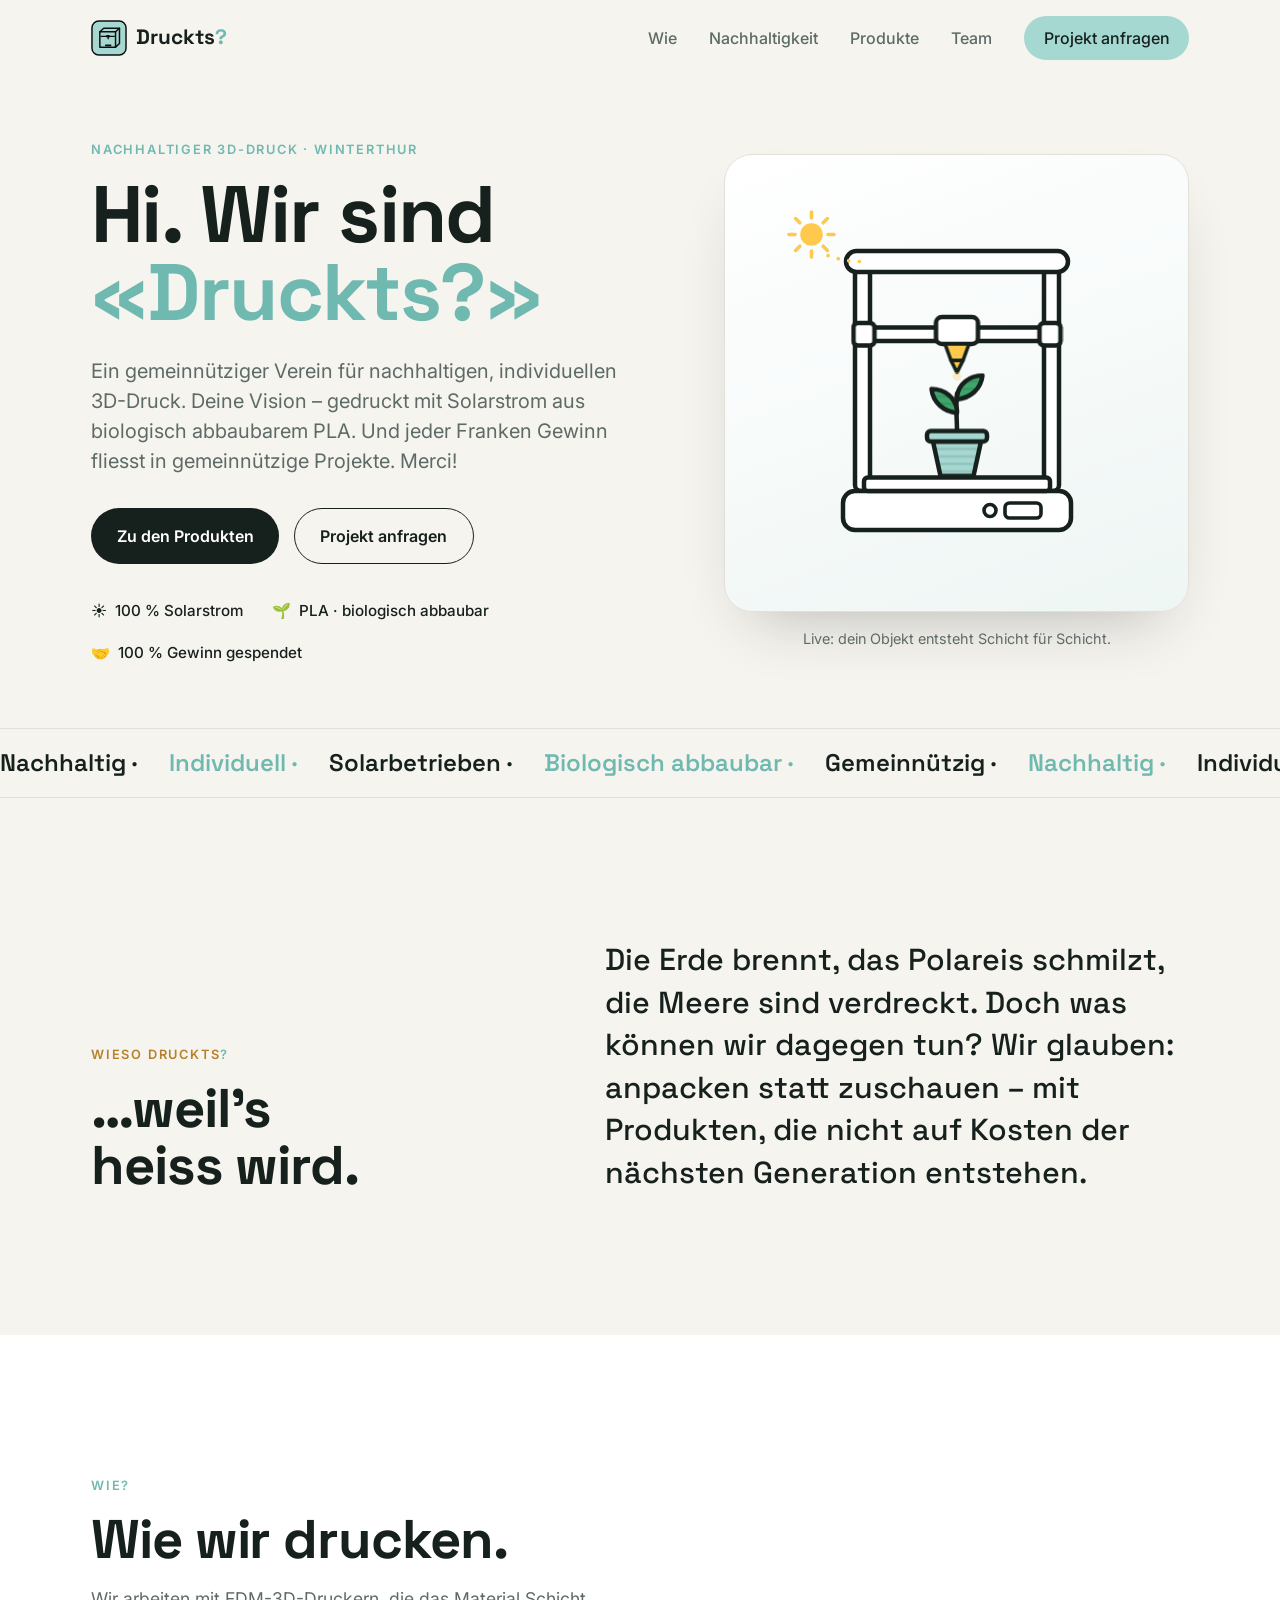
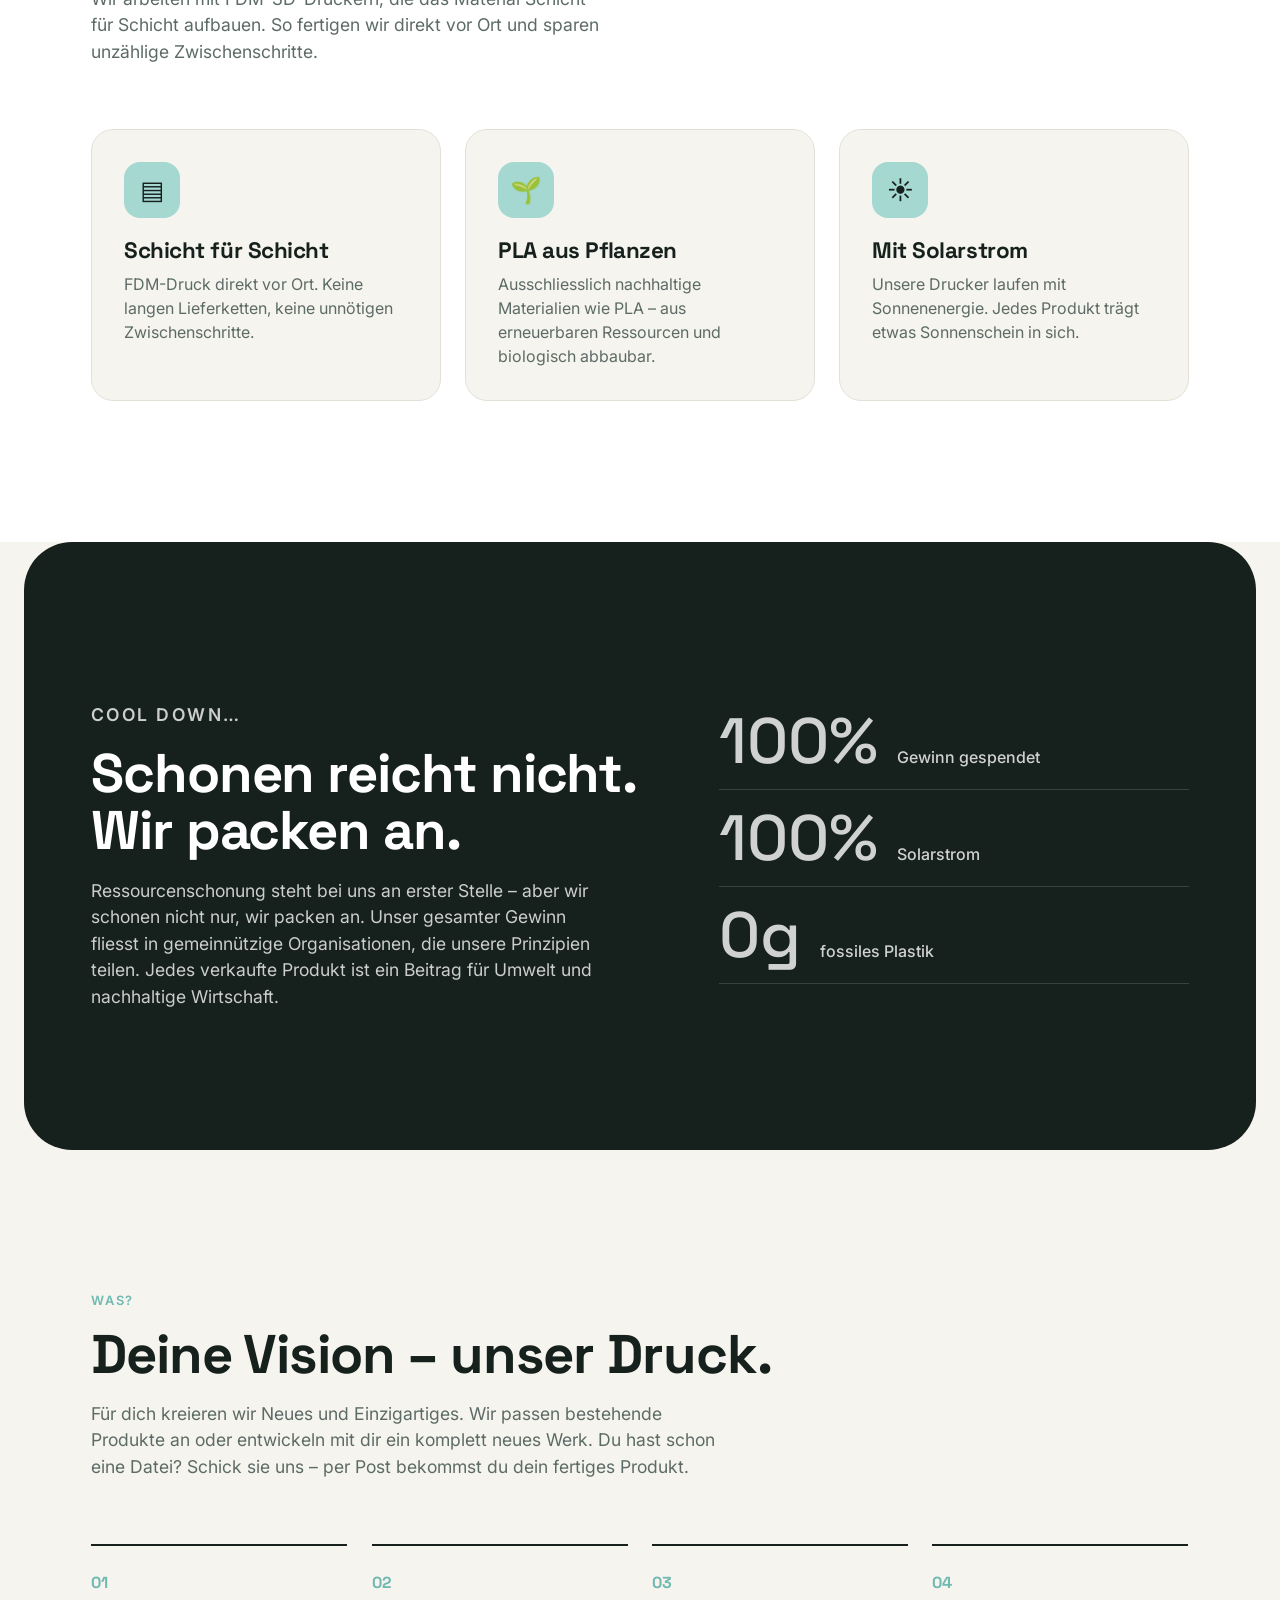
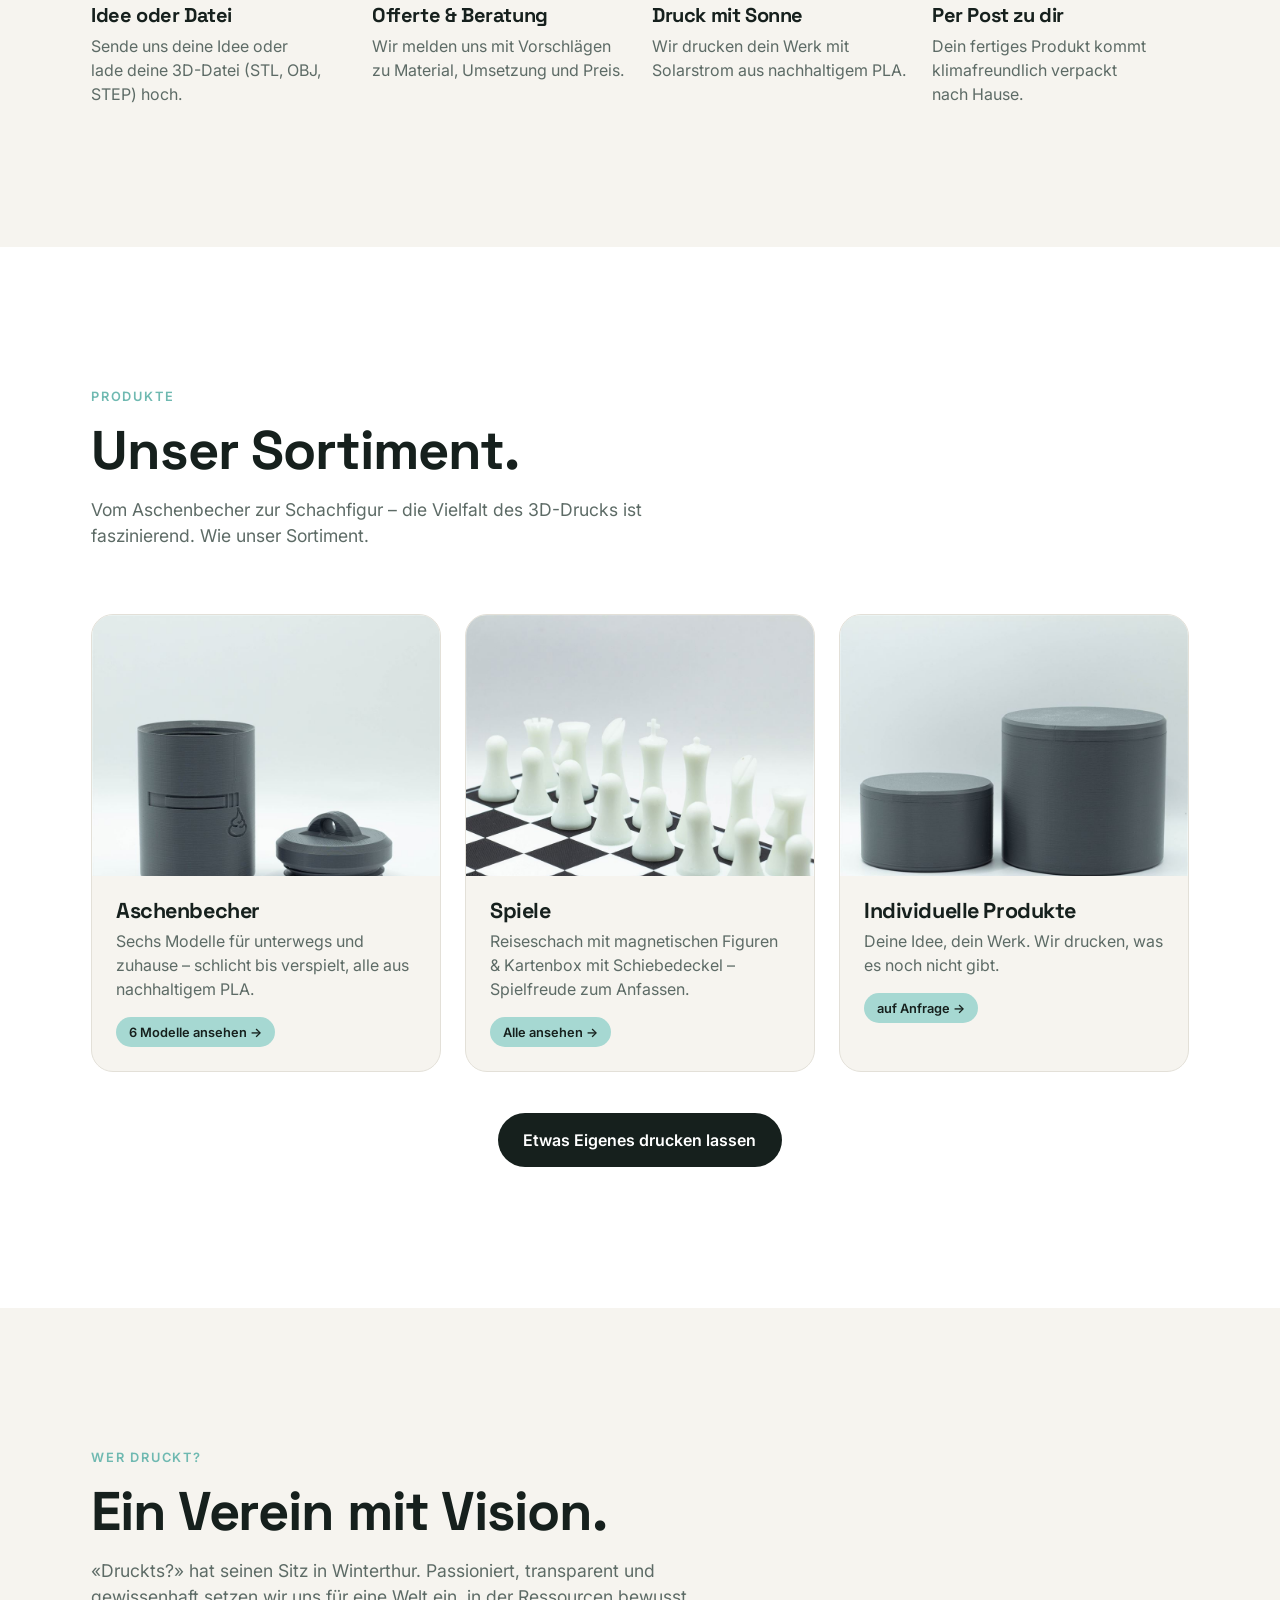
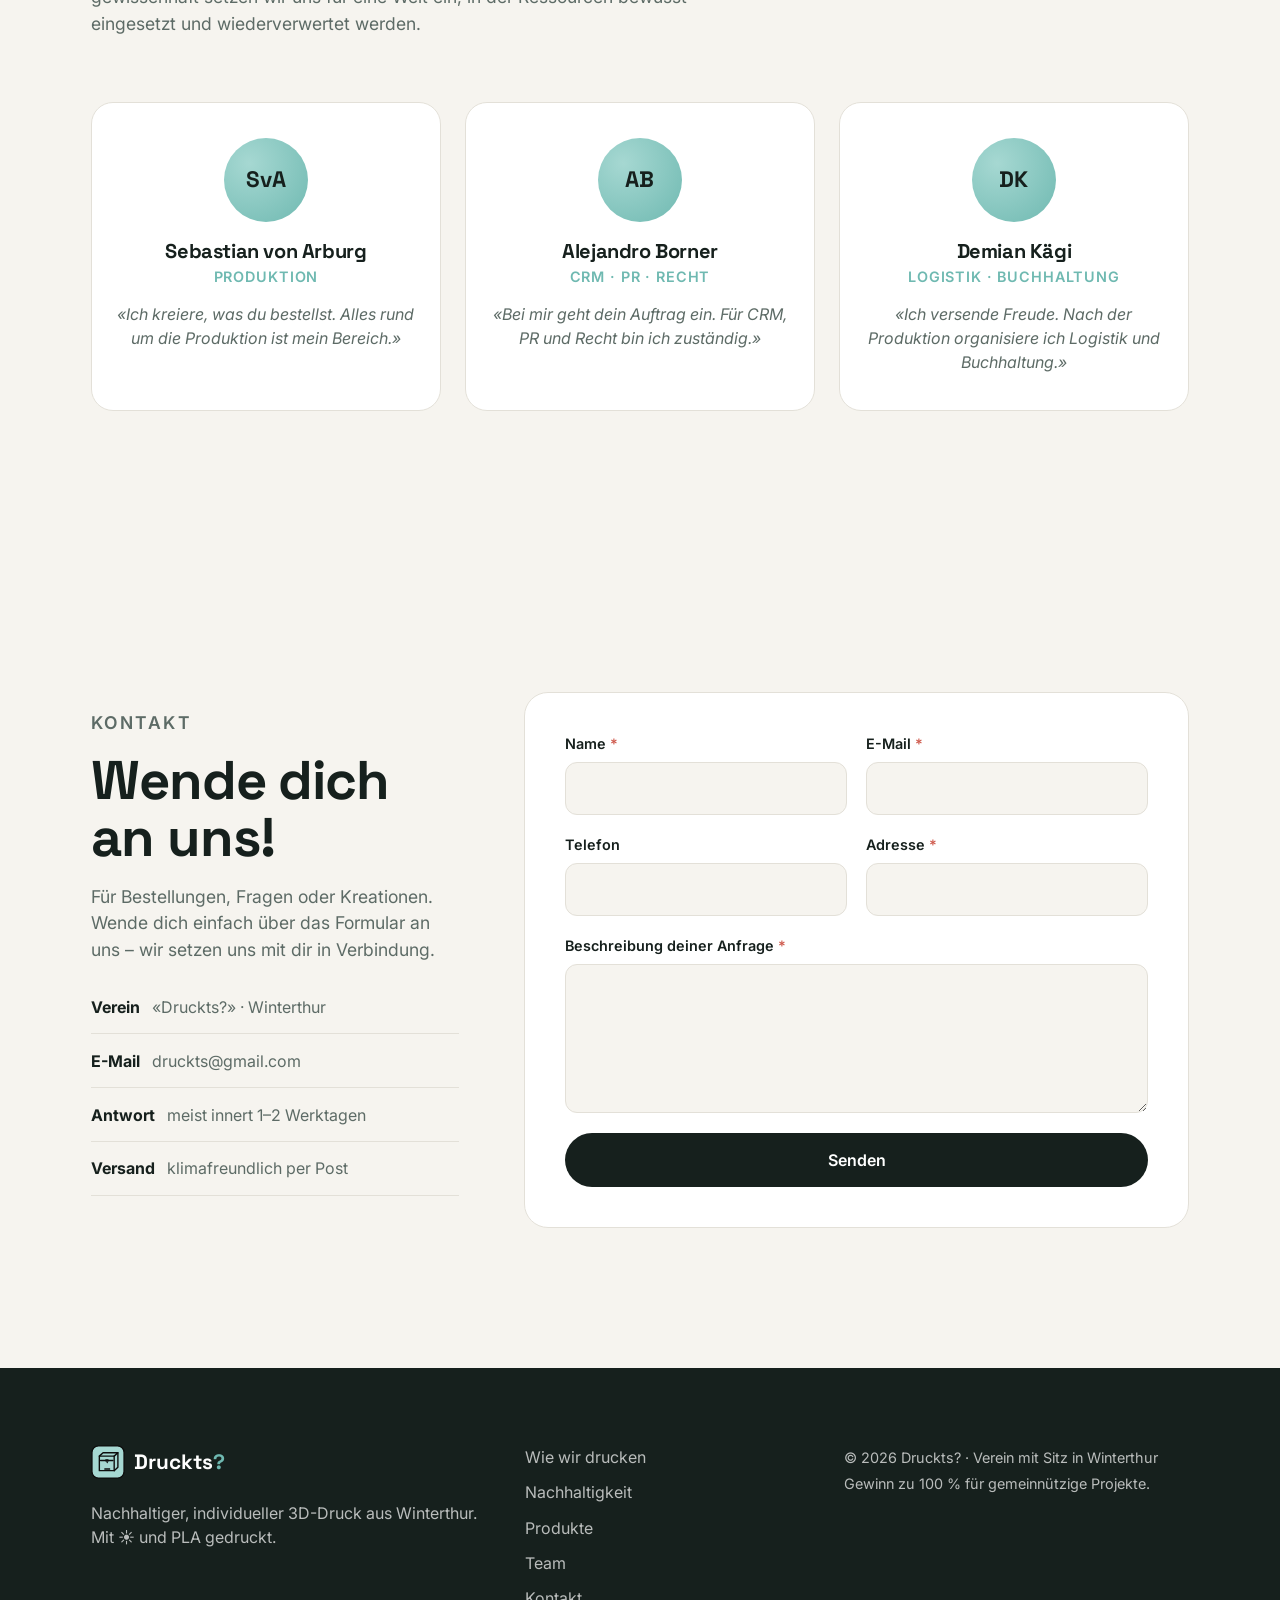
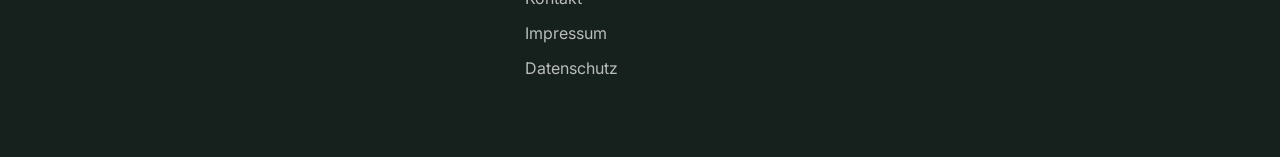
==== index.html @ a5e268dc "Swap hero animation for the printer-sequence loop The hero printer now prints house, tree, star and " ====
<!DOCTYPE html>
<html lang="de-CH">
<head>
  <meta charset="UTF-8">
  <meta name="viewport" content="width=device-width, initial-scale=1">
  <title>Druckts? — Nachhaltiger 3D-Druck aus Winterthur</title>
  <meta name="description" content="Druckts? ist ein gemeinnütziger Verein für nachhaltigen, individuellen 3D-Druck. Gedruckt mit Solarstrom aus biologisch abbaubarem PLA – der ganze Gewinn fliesst in gemeinnützige Projekte.">
  <link rel="icon" href="assets/svg/favicon.svg" type="image/svg+xml">
  <meta name="theme-color" content="#A6D8D2">

  <link rel="preconnect" href="https://fonts.googleapis.com">
  <link rel="preconnect" href="https://fonts.gstatic.com" crossorigin>
  <link href="https://fonts.googleapis.com/css2?family=Space+Grotesk:wght@500;600;700&family=Inter:wght@400;500;600&display=swap" rel="stylesheet">

  <link rel="stylesheet" href="assets/css/base.css">
  <link rel="stylesheet" href="assets/css/v1.css">
</head>
<body class="v1">
  <a class="skip-link" href="#main">Zum Inhalt springen</a>

  <!-- ============ Header ============ -->
  <header class="site-header" data-header>
    <div class="container site-header__bar">
      <a class="brand" href="#top" aria-label="Druckts? Startseite">
        <img src="assets/svg/favicon.svg" alt="" width="36" height="36">
        <span>Druckts<span class="brand__q">?</span></span>
      </a>

      <nav class="nav" data-nav aria-label="Hauptnavigation">
        <a href="#wie">Wie</a>
        <a href="#nachhaltigkeit">Nachhaltigkeit</a>
        <a href="#produkte">Produkte</a>
        <a href="#team">Team</a>
        <a class="nav__cta" href="#kontakt">Projekt anfragen</a>
      </nav>

      <button class="nav-toggle" data-nav-toggle aria-expanded="false" aria-label="Menü öffnen">
        <span></span><span></span><span></span>
      </button>
    </div>
  </header>

  <main id="main">
    <span id="top"></span>

    <!-- ============ Hero ============ -->
    <section class="hero">
      <div class="container hero__grid">
        <div class="hero__copy">
          <p class="eyebrow reveal">Nachhaltiger 3D-Druck · Winterthur</p>
          <h1 class="hero__title reveal" style="--reveal-delay:80ms">
            Hi. Wir sind<br><span class="hero__brand">«Druckts<span class="brand__q">?</span>»</span>
          </h1>
          <p class="hero__lead reveal" style="--reveal-delay:160ms">
            Ein gemeinnütziger Verein für nachhaltigen, individuellen 3D-Druck.
            Deine Vision – gedruckt mit Solarstrom aus biologisch abbaubarem PLA.
            Und jeder Franken Gewinn fliesst in gemeinnützige Projekte. Merci!
          </p>
          <div class="hero__actions reveal" style="--reveal-delay:240ms">
            <a class="btn btn--solid" href="#produkte">Zu den Produkten</a>
            <a class="btn btn--ghost" href="#kontakt">Projekt anfragen</a>
          </div>
          <ul class="hero__badges reveal" style="--reveal-delay:320ms">
            <li><span>☀️</span> 100 % Solarstrom</li>
            <li><span>🌱</span> PLA · biologisch abbaubar</li>
            <li><span>🤝</span> 100 % Gewinn gespendet</li>
          </ul>
        </div>

        <div class="hero__art reveal" style="--reveal-delay:200ms">
          <div class="hero__art-card">
            <div data-printer-sequence class="hero__printer"></div>
          </div>
          <div class="hero__art-note">Live: dein Objekt entsteht Schicht für Schicht.</div>
        </div>
      </div>
      <div class="marquee" aria-hidden="true">
        <div class="marquee__track">
          <span>Nachhaltig&nbsp;·</span><span>Individuell&nbsp;·</span><span>Solarbetrieben&nbsp;·</span><span>Biologisch abbaubar&nbsp;·</span><span>Gemeinnützig&nbsp;·</span>
          <span>Nachhaltig&nbsp;·</span><span>Individuell&nbsp;·</span><span>Solarbetrieben&nbsp;·</span><span>Biologisch abbaubar&nbsp;·</span><span>Gemeinnützig&nbsp;·</span>
        </div>
      </div>
    </section>

    <!-- ============ Wieso ============ -->
    <section class="why" id="warum">
      <div class="container why__grid">
        <div class="why__head reveal">
          <p class="eyebrow eyebrow--solar">Wieso Druckts<span class="brand__q">?</span></p>
          <h2 class="section-title">…weil's heiss wird.</h2>
        </div>
        <p class="why__body reveal" style="--reveal-delay:120ms">
          Die Erde brennt, das Polareis schmilzt, die Meere sind verdreckt. Doch was können
          wir dagegen tun? Wir glauben: anpacken statt zuschauen – mit Produkten, die nicht
          auf Kosten der nächsten Generation entstehen.
        </p>
      </div>
    </section>

    <!-- ============ Wie ============ -->
    <section class="how" id="wie">
      <div class="container">
        <div class="section-head reveal">
          <p class="eyebrow">Wie?</p>
          <h2 class="section-title">Wie wir drucken.</h2>
          <p class="section-intro">
            Wir arbeiten mit FDM-3D-Druckern, die das Material Schicht für Schicht aufbauen.
            So fertigen wir direkt vor Ort und sparen unzählige Zwischenschritte.
          </p>
        </div>
        <div class="cards-3">
          <article class="card reveal">
            <div class="card__icon" aria-hidden="true">▤</div>
            <h3>Schicht für Schicht</h3>
            <p>FDM-Druck direkt vor Ort. Keine langen Lieferketten, keine unnötigen Zwischenschritte.</p>
          </article>
          <article class="card reveal" style="--reveal-delay:100ms">
            <div class="card__icon" aria-hidden="true">🌱</div>
            <h3>PLA aus Pflanzen</h3>
            <p>Ausschliesslich nachhaltige Materialien wie PLA – aus erneuerbaren Ressourcen und biologisch abbaubar.</p>
          </article>
          <article class="card reveal" style="--reveal-delay:200ms">
            <div class="card__icon" aria-hidden="true">☀️</div>
            <h3>Mit Solarstrom</h3>
            <p>Unsere Drucker laufen mit Sonnenenergie. Jedes Produkt trägt etwas Sonnenschein in sich.</p>
          </article>
        </div>
      </div>
    </section>

    <!-- ============ Cool down / Nachhaltigkeit ============ -->
    <section class="impact" id="nachhaltigkeit">
      <div class="container impact__grid">
        <div class="impact__copy reveal">
          <p class="eyebrow eyebrow--light">Cool down…</p>
          <h2 class="section-title">Schonen reicht nicht.<br>Wir packen an.</h2>
          <p>
            Ressourcenschonung steht bei uns an erster Stelle – aber wir schonen nicht nur,
            wir packen an. Unser gesamter Gewinn fliesst in gemeinnützige Organisationen,
            die unsere Prinzipien teilen. Jedes verkaufte Produkt ist ein Beitrag für Umwelt
            und nachhaltige Wirtschaft.
          </p>
        </div>
        <ul class="stats reveal" style="--reveal-delay:120ms">
          <li><strong><span data-count="100" data-suffix="%">0%</span></strong><span>Gewinn gespendet</span></li>
          <li><strong><span data-count="100" data-suffix="%">0%</span></strong><span>Solarstrom</span></li>
          <li><strong><span data-count="0" data-suffix="g">0g</span></strong><span>fossiles Plastik</span></li>
        </ul>
      </div>
    </section>

    <!-- ============ Was / Prozess ============ -->
    <section class="process" id="was">
      <div class="container">
        <div class="section-head reveal">
          <p class="eyebrow">Was?</p>
          <h2 class="section-title">Deine Vision – unser Druck.</h2>
          <p class="section-intro">
            Für dich kreieren wir Neues und Einzigartiges. Wir passen bestehende Produkte an
            oder entwickeln mit dir ein komplett neues Werk. Du hast schon eine Datei?
            Schick sie uns – per Post bekommst du dein fertiges Produkt.
          </p>
        </div>
        <ol class="steps">
          <li class="step reveal">
            <span class="step__num">01</span>
            <h3>Idee oder Datei</h3>
            <p>Sende uns deine Idee oder lade deine 3D-Datei (STL, OBJ, STEP) hoch.</p>
          </li>
          <li class="step reveal" style="--reveal-delay:100ms">
            <span class="step__num">02</span>
            <h3>Offerte & Beratung</h3>
            <p>Wir melden uns mit Vorschlägen zu Material, Umsetzung und Preis.</p>
          </li>
          <li class="step reveal" style="--reveal-delay:200ms">
            <span class="step__num">03</span>
            <h3>Druck mit Sonne</h3>
            <p>Wir drucken dein Werk mit Solarstrom aus nachhaltigem PLA.</p>
          </li>
          <li class="step reveal" style="--reveal-delay:300ms">
            <span class="step__num">04</span>
            <h3>Per Post zu dir</h3>
            <p>Dein fertiges Produkt kommt klimafreundlich verpackt nach Hause.</p>
          </li>
        </ol>
      </div>
    </section>

    <!-- ============ Produkte ============ -->
    <section class="products" id="produkte">
      <div class="container">
        <div class="section-head reveal">
          <p class="eyebrow">Produkte</p>
          <h2 class="section-title">Unser Sortiment.</h2>
          <p class="section-intro">
            Vom Aschenbecher zur Schachfigur – die Vielfalt des 3D-Drucks ist faszinierend.
            Wie unser Sortiment.
          </p>
        </div>
        <div class="products__grid">
          <a class="product reveal" href="aschenbecher.html">
            <div class="product__media product__media--ash"><img src="assets/img/aschenbecher.jpg" alt="3D-gedruckter Aschenbecher «Adventurer» mit Deckel aus grauem PLA" loading="lazy" width="900" height="900"></div>
            <div class="product__body">
              <h3>Aschenbecher</h3>
              <p>Sechs Modelle für unterwegs und zuhause – schlicht bis verspielt, alle aus nachhaltigem PLA.</p>
              <span class="product__tag">6 Modelle ansehen →</span>
            </div>
          </a>
          <a class="product reveal" href="spiele.html" style="--reveal-delay:100ms">
            <div class="product__media product__media--games"><img src="assets/img/spiele.jpg" alt="3D-gedrucktes Schachspiel mit weissen Figuren auf schwarz-weissem Brett" loading="lazy" width="900" height="900"></div>
            <div class="product__body">
              <h3>Spiele</h3>
              <p>Reiseschach mit magnetischen Figuren & Kartenbox mit Schiebedeckel – Spielfreude zum Anfassen.</p>
              <span class="product__tag">Alle ansehen →</span>
            </div>
          </a>
          <a class="product reveal" href="#kontakt" style="--reveal-delay:200ms">
            <div class="product__media product__media--custom"><img src="assets/img/individuell.jpg" alt="Zwei individuelle 3D-gedruckte Dosen mit Deckel aus grauem PLA" loading="lazy" width="900" height="900"></div>
            <div class="product__body">
              <h3>Individuelle Produkte</h3>
              <p>Deine Idee, dein Werk. Wir drucken, was es noch nicht gibt.</p>
              <span class="product__tag">auf Anfrage →</span>
            </div>
          </a>
        </div>
        <div class="products__cta reveal">
          <a class="btn btn--solid" href="#kontakt">Etwas Eigenes drucken lassen</a>
        </div>
      </div>
    </section>

    <!-- ============ Team ============ -->
    <section class="team" id="team">
      <div class="container">
        <div class="section-head reveal">
          <p class="eyebrow">Wer druckt?</p>
          <h2 class="section-title">Ein Verein mit Vision.</h2>
          <p class="section-intro">
            «Druckts?» hat seinen Sitz in Winterthur. Passioniert, transparent und gewissenhaft
            setzen wir uns für eine Welt ein, in der Ressourcen bewusst eingesetzt und
            wiederverwertet werden.
          </p>
        </div>
        <div class="team__grid">
          <article class="member reveal">
            <div class="member__avatar" aria-hidden="true">SvA</div>
            <h3>Sebastian von Arburg</h3>
            <p class="member__role">Produktion</p>
            <p class="member__bio">«Ich kreiere, was du bestellst. Alles rund um die Produktion ist mein Bereich.»</p>
          </article>
          <article class="member reveal" style="--reveal-delay:100ms">
            <div class="member__avatar" aria-hidden="true">AB</div>
            <h3>Alejandro Borner</h3>
            <p class="member__role">CRM · PR · Recht</p>
            <p class="member__bio">«Bei mir geht dein Auftrag ein. Für CRM, PR und Recht bin ich zuständig.»</p>
          </article>
          <article class="member reveal" style="--reveal-delay:200ms">
            <div class="member__avatar" aria-hidden="true">DK</div>
            <h3>Demian Kägi</h3>
            <p class="member__role">Logistik · Buchhaltung</p>
            <p class="member__bio">«Ich versende Freude. Nach der Produktion organisiere ich Logistik und Buchhaltung.»</p>
          </article>
        </div>
      </div>
    </section>

    <!-- ============ Kontakt ============ -->
    <section class="contact" id="kontakt">
      <div class="container contact__grid">
        <div class="contact__intro reveal">
          <p class="eyebrow eyebrow--solar">Kontakt</p>
          <h2 class="section-title">Wende dich an uns!</h2>
          <p>
            Für Bestellungen, Fragen oder Kreationen. Wende dich einfach über das Formular an
            uns – wir setzen uns mit dir in Verbindung.
          </p>
          <ul class="contact__facts">
            <li><strong>Verein</strong> «Druckts?» · Winterthur</li>
            <li><strong>E-Mail</strong> <a href="mailto:druckts@gmail.com">druckts@gmail.com</a></li>
            <li><strong>Antwort</strong> meist innert 1–2 Werktagen</li>
            <li><strong>Versand</strong> klimafreundlich per Post</li>
          </ul>
        </div>

        <form class="form reveal" name="kontakt" method="POST" data-netlify="true" netlify-honeypot="bot-field" style="--reveal-delay:120ms">
          <input type="hidden" name="form-name" value="kontakt">
          <p class="form__hp"><label>Bitte leer lassen: <input name="bot-field"></label></p>
          <div class="field">
            <label for="name">Name <span>*</span></label>
            <input id="name" name="name" type="text" required autocomplete="name">
          </div>
          <div class="field">
            <label for="email">E-Mail <span>*</span></label>
            <input id="email" name="email" type="email" required autocomplete="email">
          </div>
          <div class="field">
            <label for="phone">Telefon</label>
            <input id="phone" name="telefon" type="tel" autocomplete="tel">
          </div>
          <div class="field">
            <label for="address">Adresse <span>*</span></label>
            <input id="address" name="adresse" type="text" required autocomplete="street-address">
          </div>
          <div class="field field--full">
            <label for="message">Beschreibung deiner Anfrage <span>*</span></label>
            <textarea id="message" name="beschreibung" rows="5" required></textarea>
          </div>
          <button class="btn btn--solid btn--block" type="submit">Senden</button>
        </form>
      </div>
    </section>
  </main>

  <!-- ============ Footer ============ -->
  <footer class="site-footer">
    <div class="container site-footer__grid">
      <div class="site-footer__brand">
        <a class="brand brand--light" href="#top">
          <img src="assets/svg/favicon.svg" alt="" width="34" height="34">
          <span>Druckts<span class="brand__q">?</span></span>
        </a>
        <p>Nachhaltiger, individueller 3D-Druck aus Winterthur. Mit ☀️ und PLA gedruckt.</p>
      </div>
      <nav class="site-footer__nav" aria-label="Footer">
        <a href="#wie">Wie wir drucken</a>
        <a href="#nachhaltigkeit">Nachhaltigkeit</a>
        <a href="#produkte">Produkte</a>
        <a href="#team">Team</a>
        <a href="#kontakt">Kontakt</a>
        <a href="impressum.html">Impressum</a>
        <a href="datenschutz.html">Datenschutz</a>
      </nav>
      <div class="site-footer__meta">
        <p>© <span id="year">2026</span> Druckts? · Verein mit Sitz in Winterthur</p>
        <p>Gewinn zu 100 % für gemeinnützige Projekte.</p>
      </div>
    </div>
  </footer>

  <script>document.getElementById('year').textContent = new Date().getFullYear();</script>
  <script src="assets/js/printer-sequence.js" defer></script>
  <script src="assets/js/reveal.js" defer></script>
</body>
</html>
---- assets/css/base.css ----
/* ============================================================
   Druckts? — Shared base layer
   Reset · design tokens · animated printer · scroll reveals
   ============================================================ */

/* ---------- Modern reset ---------- */
*, *::before, *::after { box-sizing: border-box; }
* { margin: 0; padding: 0; }
html { -webkit-text-size-adjust: 100%; text-size-adjust: 100%; scroll-behavior: smooth; }
body { min-height: 100%; line-height: 1.5; -webkit-font-smoothing: antialiased; text-rendering: optimizeLegibility; }
img, picture, svg, video, canvas { display: block; max-width: 100%; height: auto; }
input, button, textarea, select { font: inherit; color: inherit; }
button { cursor: pointer; background: none; border: none; }
a { color: inherit; text-decoration: none; }
ul, ol { list-style: none; }
h1, h2, h3, h4 { line-height: 1.05; text-wrap: balance; letter-spacing: -0.02em; }
p { text-wrap: pretty; }
:focus-visible { outline: 3px solid currentColor; outline-offset: 3px; border-radius: 4px; }

/* ---------- Shared brand tokens ---------- */
:root {
  --brand-mint:  #A6D8D2;
  --brand-mint-600: #6FB9B1;
  --brand-ink:   #0E0E0E;
  --brand-sand:  #F6F4EF;
  --brand-solar: #FFC94D;
  --brand-leaf:  #3FA66B;

  --maxw: 1200px;
  --gutter: clamp(1.25rem, 4vw, 4rem);
  --section-y: clamp(4.5rem, 11vw, 9rem);

  --ease: cubic-bezier(0.22, 1, 0.36, 1);
}

/* ---------- Layout helpers ---------- */
.container { width: 100%; max-width: var(--maxw); margin-inline: auto; padding-inline: var(--gutter); }
.sr-only {
  position: absolute; width: 1px; height: 1px; padding: 0; margin: -1px;
  overflow: hidden; clip: rect(0 0 0 0); white-space: nowrap; border: 0;
}
.skip-link {
  position: absolute; left: 1rem; top: -3rem; z-index: 999;
  background: var(--brand-ink); color: #fff; padding: .6rem 1rem; border-radius: 8px;
  transition: top .2s var(--ease);
}
.skip-link:focus { top: 1rem; }

/* ---------- Scroll reveal ---------- */
.reveal {
  opacity: 0;
  transform: translateY(28px);
  transition: opacity .8s var(--ease), transform .8s var(--ease);
  transition-delay: var(--reveal-delay, 0ms);
  will-change: opacity, transform;
}
.reveal.is-visible { opacity: 1; transform: none; }

/* ============================================================
   Animated 3D-printer (brand motif) — injected by printer.js
   Colours are themed per version via CSS custom props:
   --pr-stroke, --pr-object, --pr-accent, --pr-glow
   ============================================================ */
.printer { width: 100%; height: auto; overflow: visible; }
.printer [stroke] { vector-effect: non-scaling-stroke; }

.pr-frame, .pr-gantry, .pr-bed, .pr-rail {
  fill: none;
  stroke: var(--pr-stroke, var(--brand-ink));
  stroke-width: 3;
  stroke-linecap: round;
  stroke-linejoin: round;
}
.pr-frame { stroke-width: 3.4; }
.pr-bed { stroke-width: 4.5; }

/* draw-on of the frame */
.pr-draw {
  stroke-dasharray: var(--len, 1400);
  stroke-dashoffset: var(--len, 1400);
}
.printer.is-live .pr-draw { animation: pr-draw 2.2s var(--ease) forwards; }
@keyframes pr-draw { to { stroke-dashoffset: 0; } }

/* print head travels along the X gantry */
.pr-head { transform-box: fill-box; transform-origin: center; }
.printer.is-live .pr-head { animation: pr-travel 3.6s ease-in-out 1.1s infinite; }
@keyframes pr-travel {
  0%, 100% { transform: translateX(-26px); }
  50%      { transform: translateX(26px); }
}
.pr-nozzle { fill: var(--pr-accent, var(--brand-solar)); }

/* printed object grows layer by layer */
.pr-layer {
  fill: var(--pr-object, var(--brand-mint));
  transform-box: fill-box;
  transform-origin: bottom center;
  transform: scaleY(0);
  opacity: 0;
}
.printer.is-live .pr-layer { animation: pr-layer .5s var(--ease) forwards; }
.printer.is-live .pr-layer:nth-child(1) { animation-delay: 1.4s; }
.printer.is-live .pr-layer:nth-child(2) { animation-delay: 1.7s; }
.printer.is-live .pr-layer:nth-child(3) { animation-delay: 2.0s; }
.printer.is-live .pr-layer:nth-child(4) { animation-delay: 2.3s; }
.printer.is-live .pr-layer:nth-child(5) { animation-delay: 2.6s; }
.printer.is-live .pr-layer:nth-child(6) { animation-delay: 2.9s; }
@keyframes pr-layer { to { transform: scaleY(1); opacity: 1; } }

/* tiny sun = "Sonnenschein in sich" */
.pr-sun { transform-box: fill-box; transform-origin: center; }
.printer.is-live .pr-sun { animation: pr-spin 18s linear infinite; }
@keyframes pr-spin { to { transform: rotate(360deg); } }

/* ============================================================
   Review-only chrome: floating version switcher
   ============================================================ */
.vswitch {
  position: fixed;
  z-index: 200;
  left: 50%;
  bottom: clamp(1rem, 3vw, 1.75rem);
  transform: translateX(-50%);
  display: flex;
  align-items: center;
  gap: .25rem;
  padding: .35rem;
  background: rgba(14, 14, 14, .9);
  -webkit-backdrop-filter: blur(10px);
  backdrop-filter: blur(10px);
  border-radius: 999px;
  box-shadow: 0 12px 40px rgba(0, 0, 0, .28);
  font: 600 .82rem/1 "Inter", system-ui, sans-serif;
}
.vswitch a {
  display: inline-flex;
  align-items: center;
  padding: .5rem .85rem;
  border-radius: 999px;
  color: #fff;
  opacity: .7;
  transition: opacity .2s var(--ease), background .2s var(--ease);
}
.vswitch a:hover { opacity: 1; }
.vswitch a[aria-current="page"] { background: var(--brand-mint); color: var(--brand-ink); opacity: 1; }
.vswitch .vswitch__home { opacity: .55; font-weight: 500; }
@media print { .vswitch { display: none; } }

/* ---------- Reduced motion: everything calm ---------- */
@media (prefers-reduced-motion: reduce) {
  html { scroll-behavior: auto; }
  .reveal { opacity: 1; transform: none; transition: none; }
  .printer .pr-draw { stroke-dashoffset: 0; }
  .printer .pr-layer { transform: none; opacity: 1; }
  .printer.is-live .pr-head,
  .printer.is-live .pr-sun,
  .printer.is-live .pr-draw,
  .printer.is-live .pr-layer { animation: none; }
  *, *::before, *::after {
    animation-duration: .001ms !important;
    animation-iteration-count: 1 !important;
    transition-duration: .001ms !important;
  }
}
---- assets/css/v1.css ----
/* ============================================================
   Version 1 — "Eco Clean"
   Swiss minimal · airy · editorial · light
   ============================================================ */
.v1 {
  --bg: var(--brand-sand);
  --surface: #ffffff;
  --text: #16201d;
  --muted: #5d6b66;
  --line: #e3e0d8;
  --accent: var(--brand-mint);
  --accent-deep: var(--brand-mint-600);

  --pr-stroke: #16201d;
  --pr-object: var(--brand-mint);
  --pr-accent: var(--brand-solar);

  font-family: "Inter", system-ui, -apple-system, Segoe UI, Roboto, sans-serif;
  background: var(--bg);
  color: var(--text);
}
.v1 h1, .v1 h2, .v1 h3, .v1 .brand { font-family: "Space Grotesk", "Inter", sans-serif; }
.brand__q { color: var(--accent-deep); }

/* ---------- Shared bits ---------- */
.eyebrow {
  font-size: .8rem; font-weight: 600; letter-spacing: .14em; text-transform: uppercase;
  color: var(--accent-deep); margin-bottom: 1rem;
}
.eyebrow--solar { color: #b6812a; }
.eyebrow--light { color: rgba(255,255,255,.8); }
.section-title { font-size: clamp(2rem, 5vw, 3.4rem); font-weight: 700; }
.section-head { max-width: 44rem; margin-bottom: clamp(2.5rem, 5vw, 4rem); }
.section-intro { margin-top: 1.1rem; color: var(--muted); font-size: 1.1rem; max-width: 40rem; }

.btn {
  display: inline-flex; align-items: center; justify-content: center; gap: .5rem;
  padding: .95rem 1.6rem; border-radius: 999px; font-weight: 600; font-size: 1rem;
  transition: transform .25s var(--ease), background .25s var(--ease), box-shadow .25s var(--ease), color .25s var(--ease);
}
.btn--solid { background: var(--text); color: #fff; }
.btn--solid:hover { transform: translateY(-3px); box-shadow: 0 14px 30px rgba(22,32,29,.25); }
.btn--ghost { border: 1.5px solid var(--text); }
.btn--ghost:hover { background: var(--text); color: #fff; transform: translateY(-3px); }
.btn--block { width: 100%; }

/* ---------- Header ---------- */
.site-header { position: sticky; top: 0; z-index: 100; transition: background .3s var(--ease), box-shadow .3s var(--ease); }
.site-header.is-scrolled { background: rgba(246,244,239,.85); -webkit-backdrop-filter: blur(12px); backdrop-filter: blur(12px); box-shadow: 0 1px 0 var(--line); }
.site-header__bar { display: flex; align-items: center; justify-content: space-between; height: 76px; }
.brand { display: inline-flex; align-items: center; gap: .55rem; font-size: 1.3rem; font-weight: 700; }
.nav { display: flex; align-items: center; gap: 2rem; }
.nav a { font-weight: 500; color: var(--muted); transition: color .2s; }
.nav a:hover { color: var(--text); }
.nav__cta { padding: .6rem 1.2rem; border-radius: 999px; background: var(--accent); color: var(--text) !important; font-weight: 600; }
.nav__cta:hover { background: var(--accent-deep); color: #fff !important; }

.nav-toggle { display: none; flex-direction: column; gap: 5px; padding: 10px; }
.nav-toggle span { width: 24px; height: 2px; background: var(--text); border-radius: 2px; transition: transform .3s var(--ease), opacity .2s; }

/* ---------- Hero ---------- */
.hero { padding-top: clamp(2rem, 5vw, 4rem); position: relative; overflow: hidden; }
.hero__grid { display: grid; grid-template-columns: 1.1fr .9fr; gap: clamp(2rem, 5vw, 4rem); align-items: center; padding-bottom: clamp(2.5rem, 5vw, 4rem); }
.hero__title { font-size: clamp(2.6rem, 7vw, 5rem); font-weight: 700; line-height: .98; }
.hero__brand { color: var(--accent-deep); }
.hero__lead { margin-top: 1.5rem; font-size: clamp(1.05rem, 1.6vw, 1.25rem); color: var(--muted); max-width: 34rem; }
.hero__actions { display: flex; flex-wrap: wrap; gap: .9rem; margin-top: 2rem; }
.hero__badges { display: flex; flex-wrap: wrap; gap: 1.2rem 1.8rem; margin-top: 2.2rem; }
.hero__badges li { display: inline-flex; align-items: center; gap: .5rem; font-weight: 500; font-size: .95rem; color: var(--text); }

.hero__art { position: relative; }
.hero__art-card {
  background: linear-gradient(160deg, #fff, #eef6f4);
  border: 1px solid var(--line); border-radius: 28px; padding: clamp(1.5rem, 4vw, 3rem);
  box-shadow: 0 30px 60px -30px rgba(22,32,29,.3);
}
.hero__printer { max-width: 360px; margin-inline: auto; }
.hero__art-note { margin-top: 1rem; text-align: center; color: var(--muted); font-size: .9rem; }

/* ---------- Marquee ---------- */
.marquee { border-block: 1px solid var(--line); padding: 1rem 0; overflow: hidden; white-space: nowrap; }
.marquee__track { display: inline-flex; gap: 2rem; animation: marquee 26s linear infinite; font-family: "Space Grotesk", sans-serif; font-weight: 600; font-size: clamp(1.1rem, 2vw, 1.5rem); color: var(--text); }
.marquee__track span:nth-child(even) { color: var(--accent-deep); }
@keyframes marquee { to { transform: translateX(-50%); } }
@media (prefers-reduced-motion: reduce) { .marquee__track { animation: none; } }

/* ---------- Generic section spacing ---------- */
.why, .how, .impact, .process, .products, .team, .contact { padding-block: var(--section-y); }

/* ---------- Why ---------- */
.why__grid { display: grid; grid-template-columns: 1fr 1.3fr; gap: clamp(2rem, 5vw, 5rem); align-items: end; }
.why__body { font-size: clamp(1.2rem, 2.4vw, 1.9rem); line-height: 1.4; font-weight: 500; font-family: "Space Grotesk", sans-serif; }

/* ---------- How / cards ---------- */
.how { background: var(--surface); }
.cards-3 { display: grid; grid-template-columns: repeat(3, 1fr); gap: 1.5rem; }
.card { background: var(--bg); border: 1px solid var(--line); border-radius: 22px; padding: 2rem; transition: transform .3s var(--ease), box-shadow .3s var(--ease); }
.card:hover { transform: translateY(-6px); box-shadow: 0 24px 40px -24px rgba(22,32,29,.35); }
.card__icon { width: 56px; height: 56px; display: grid; place-items: center; border-radius: 16px; background: var(--accent); font-size: 1.6rem; margin-bottom: 1.3rem; }
.card h3 { font-size: 1.4rem; margin-bottom: .6rem; }
.card p { color: var(--muted); }

/* ---------- Impact ---------- */
.impact { background: var(--text); color: #fff; border-radius: clamp(24px, 4vw, 48px); margin-inline: clamp(0px, 2vw, 1.5rem); }
.impact__grid { display: grid; grid-template-columns: 1.2fr 1fr; gap: clamp(2rem, 5vw, 4rem); align-items: center; }
.impact__copy p { margin-top: 1.2rem; color: rgba(255,255,255,.78); font-size: 1.1rem; max-width: 36rem; }
.impact .section-title { color: #fff; }
.stats { display: grid; gap: 1rem; }
.stats li { display: flex; align-items: baseline; gap: 1.2rem; padding-bottom: 1rem; border-bottom: 1px solid rgba(255,255,255,.15); }
.stats strong { font-family: "Space Grotesk", sans-serif; font-size: clamp(2.6rem, 6vw, 4rem); color: var(--accent); line-height: 1; }
.stats span:last-child { color: rgba(255,255,255,.8); font-weight: 500; }

/* ---------- Process / steps ---------- */
.steps { display: grid; grid-template-columns: repeat(4, 1fr); gap: 1.5rem; counter-reset: step; }
.step { position: relative; padding-top: 1.5rem; border-top: 2px solid var(--text); }
.step__num { font-family: "Space Grotesk", sans-serif; font-weight: 700; font-size: 1rem; color: var(--accent-deep); }
.step h3 { font-size: 1.25rem; margin: .6rem 0 .5rem; }
.step p { color: var(--muted); }

/* ---------- Products ---------- */
.products { background: var(--surface); }
.products__grid { display: grid; grid-template-columns: repeat(3, 1fr); gap: 1.5rem; }
.product { background: var(--bg); border: 1px solid var(--line); border-radius: 22px; overflow: hidden; transition: transform .3s var(--ease), box-shadow .3s var(--ease); }
.product:hover { transform: translateY(-6px); box-shadow: 0 24px 40px -24px rgba(22,32,29,.35); }
.product__media { aspect-ratio: 4/3; display: grid; place-items: center; font-size: 3.5rem; overflow: hidden; }
.product__media--ash { background: linear-gradient(150deg, #d9ece9, #b9ddd7); }
.product__media--games { background: linear-gradient(150deg, #f3e6c4, #ffe39c); }
.product__media--custom { background: linear-gradient(150deg, #e7e3f5, #cfc6ef); }
.product__media img { width: 100%; height: 100%; object-fit: cover; transition: transform .4s var(--ease); }
.product:hover .product__media img { transform: scale(1.04); }
.product__body { padding: 1.5rem; }
.product__body h3 { font-size: 1.35rem; margin-bottom: .4rem; }
.product__body p { color: var(--muted); margin-bottom: 1rem; }
.product__tag { display: inline-block; font-size: .8rem; font-weight: 600; padding: .35rem .8rem; border-radius: 999px; background: var(--accent); color: var(--text); }
.products__cta { margin-top: 2.5rem; text-align: center; }

a.product { display: block; color: inherit; }

/* ---------- Model pages (Sortiment) ---------- */
.page-head { padding-block: clamp(3rem, 7vw, 5rem) 0; }
.page-head .section-intro { margin-bottom: 0; }
.models { padding-block: clamp(2.5rem, 5vw, 4rem); }
.models + .models { padding-top: 0; }
.models__group-title { font-size: clamp(1.4rem, 3vw, 1.9rem); margin-bottom: 1.6rem; }
.models__grid { display: grid; grid-template-columns: repeat(3, 1fr); gap: 1.5rem; }
.model { background: var(--surface); border: 1px solid var(--line); border-radius: 22px; overflow: hidden; display: flex; flex-direction: column; transition: transform .3s var(--ease), box-shadow .3s var(--ease); }
.model:hover { transform: translateY(-6px); box-shadow: 0 24px 40px -24px rgba(22,32,29,.35); }
.model__main { aspect-ratio: 1; overflow: hidden; background: #fff; }
.model__main img { width: 100%; height: 100%; object-fit: cover; }
.model__thumbs { display: flex; gap: .5rem; padding: .8rem .8rem 0; }
.model__thumbs button { width: 54px; height: 54px; border-radius: 10px; overflow: hidden; border: 2px solid var(--line); cursor: pointer; padding: 0; background: #fff; transition: border-color .2s; }
.model__thumbs button:hover { border-color: var(--accent); }
.model__thumbs button.is-active { border-color: var(--accent-deep); }
.model__thumbs img { width: 100%; height: 100%; object-fit: cover; display: block; }
.model__body { padding: 1.2rem 1.5rem 1.6rem; display: flex; flex-direction: column; gap: .55rem; flex: 1; }
.model__body h3 { font-size: 1.3rem; }
.model__body p { color: var(--muted); flex: 1; }
.model__body .product__tag { align-self: flex-start; }
.models-cta { background: var(--surface); padding-block: clamp(3rem, 7vw, 5rem); text-align: center; }
.models-cta p { color: var(--muted); margin: .9rem auto 1.8rem; max-width: 34rem; }
.models__group-intro { color: var(--muted); max-width: 42rem; margin: -1rem 0 1.8rem; }
.model[data-modal] { cursor: pointer; }
.model[data-modal]:focus-visible { outline: 3px solid var(--accent-deep); outline-offset: 3px; }
.model__more { color: var(--accent-deep); font-weight: 600; font-size: .92rem; }

/* ---------- Model detail dialog ---------- */
.model-modal { border: 0; border-radius: 24px; padding: 0; width: min(880px, calc(100vw - 2rem)); max-height: calc(100vh - 3rem); overflow: auto; box-shadow: 0 40px 80px -30px rgba(22,32,29,.5); }
.model-modal::backdrop { background: rgba(22,32,29,.55); }
.model-modal__grid { display: grid; grid-template-columns: 1fr 1.05fr; }
.model-gallery { background: #fff; }
.model-gallery__main { aspect-ratio: 1; overflow: hidden; }
.model-gallery__main img { width: 100%; height: 100%; object-fit: cover; }
.model-gallery .model__thumbs { padding: .8rem; }
.model-modal__info { padding: clamp(1.6rem, 4vw, 2.4rem); display: flex; flex-direction: column; align-items: flex-start; gap: .6rem; background: var(--brand-sand); }
.model-modal__info .eyebrow { margin-bottom: 0; }
.model-modal__info h3 { font-size: clamp(1.6rem, 3vw, 2.1rem); }
.model-modal__info > p { color: var(--muted); }
.specs { display: grid; gap: .55rem; margin: .8rem 0 1.4rem; width: 100%; }
.specs > div { display: grid; grid-template-columns: 110px 1fr; gap: .8rem; padding-bottom: .55rem; border-bottom: 1px solid var(--line); }
.specs dt { font-weight: 600; font-size: .9rem; }
.specs dd { color: var(--muted); font-size: .95rem; }
.model-modal__close { position: absolute; top: .9rem; right: .9rem; z-index: 2; width: 40px; height: 40px; border-radius: 50%; background: rgba(255,255,255,.92); border: 1px solid var(--line); font-size: 1.4rem; line-height: 1; cursor: pointer; transition: transform .2s var(--ease); }
.model-modal__close:hover { transform: scale(1.08); }
@media (max-width: 900px) { .models__grid { grid-template-columns: 1fr; } .model-modal__grid { grid-template-columns: 1fr; } }

/* ---------- Team ---------- */
.team__grid { display: grid; grid-template-columns: repeat(3, 1fr); gap: 1.5rem; }
.member { text-align: center; padding: 2.2rem 1.5rem; border: 1px solid var(--line); border-radius: 22px; background: var(--surface); }
.member__avatar {
  width: 84px; height: 84px; margin: 0 auto 1.2rem; border-radius: 50%;
  display: grid; place-items: center; font-family: "Space Grotesk", sans-serif; font-weight: 700;
  font-size: 1.4rem; color: var(--text);
  background: radial-gradient(circle at 30% 30%, var(--accent), var(--accent-deep));
}
.member h3 { font-size: 1.25rem; }
.member__role { color: var(--accent-deep); font-weight: 600; font-size: .9rem; margin: .25rem 0 .9rem; text-transform: uppercase; letter-spacing: .06em; }
.member__bio { color: var(--muted); font-style: italic; }

/* ---------- Contact ---------- */
.contact__grid { display: grid; grid-template-columns: 1fr 1.1fr; gap: clamp(2rem, 5vw, 4rem); align-items: start; }
.contact__intro p { margin-top: 1.1rem; color: var(--muted); font-size: 1.1rem; }
.contact__facts { margin-top: 2rem; display: grid; gap: .9rem; }
.contact__facts li { padding-bottom: .9rem; border-bottom: 1px solid var(--line); color: var(--muted); }
.contact__facts strong { color: var(--text); margin-right: .5rem; }

.form { background: var(--surface); border: 1px solid var(--line); border-radius: 24px; padding: clamp(1.5rem, 4vw, 2.5rem); display: grid; grid-template-columns: 1fr 1fr; gap: 1.2rem; }
.form__hp { position: absolute; left: -9999px; }
.field { display: grid; gap: .45rem; }
.field--full { grid-column: 1 / -1; }
.field label { font-weight: 600; font-size: .9rem; }
.field label span { color: #cf5b4e; }
.field input, .field textarea { padding: .85rem 1rem; border: 1.5px solid var(--line); border-radius: 12px; background: var(--bg); transition: border-color .2s, box-shadow .2s; }
.field input:focus, .field textarea:focus { outline: none; border-color: var(--accent-deep); box-shadow: 0 0 0 4px rgba(111,185,177,.2); }
.form .btn--block { grid-column: 1 / -1; }

/* ---------- Footer ---------- */
.site-footer { background: var(--text); color: rgba(255,255,255,.7); padding-block: clamp(3rem, 6vw, 5rem); }
.site-footer__grid { display: grid; grid-template-columns: 1.4fr 1fr 1.2fr; gap: 2rem; align-items: start; }
.brand--light { color: #fff; }
.site-footer__brand p { margin-top: 1rem; max-width: 26rem; }
.site-footer__nav { display: grid; gap: .7rem; }
.site-footer__nav a:hover { color: #fff; }
.site-footer__meta { font-size: .9rem; line-height: 1.8; }

/* ---------- Responsive ---------- */
@media (max-width: 900px) {
  .nav { position: fixed; inset: 76px 0 auto 0; flex-direction: column; align-items: stretch;
    gap: 0; background: var(--bg); padding: 1rem var(--gutter) 2rem; border-bottom: 1px solid var(--line);
    transform: translateY(-120%); transition: transform .35s var(--ease); }
  .nav.is-open { transform: translateY(0); }
  .nav a { padding: .9rem 0; border-bottom: 1px solid var(--line); }
  .nav__cta { text-align: center; margin-top: 1rem; }
  .nav-toggle { display: flex; }
  .hero__grid, .why__grid, .impact__grid, .contact__grid { grid-template-columns: 1fr; }
  .cards-3, .products__grid, .team__grid { grid-template-columns: 1fr; }
  .steps { grid-template-columns: 1fr 1fr; }
  .form { grid-template-columns: 1fr; }
  .site-footer__grid { grid-template-columns: 1fr; gap: 1.6rem; }
  .hero__art { order: -1; }
}
@media (max-width: 520px) {
  .steps { grid-template-columns: 1fr; }
}
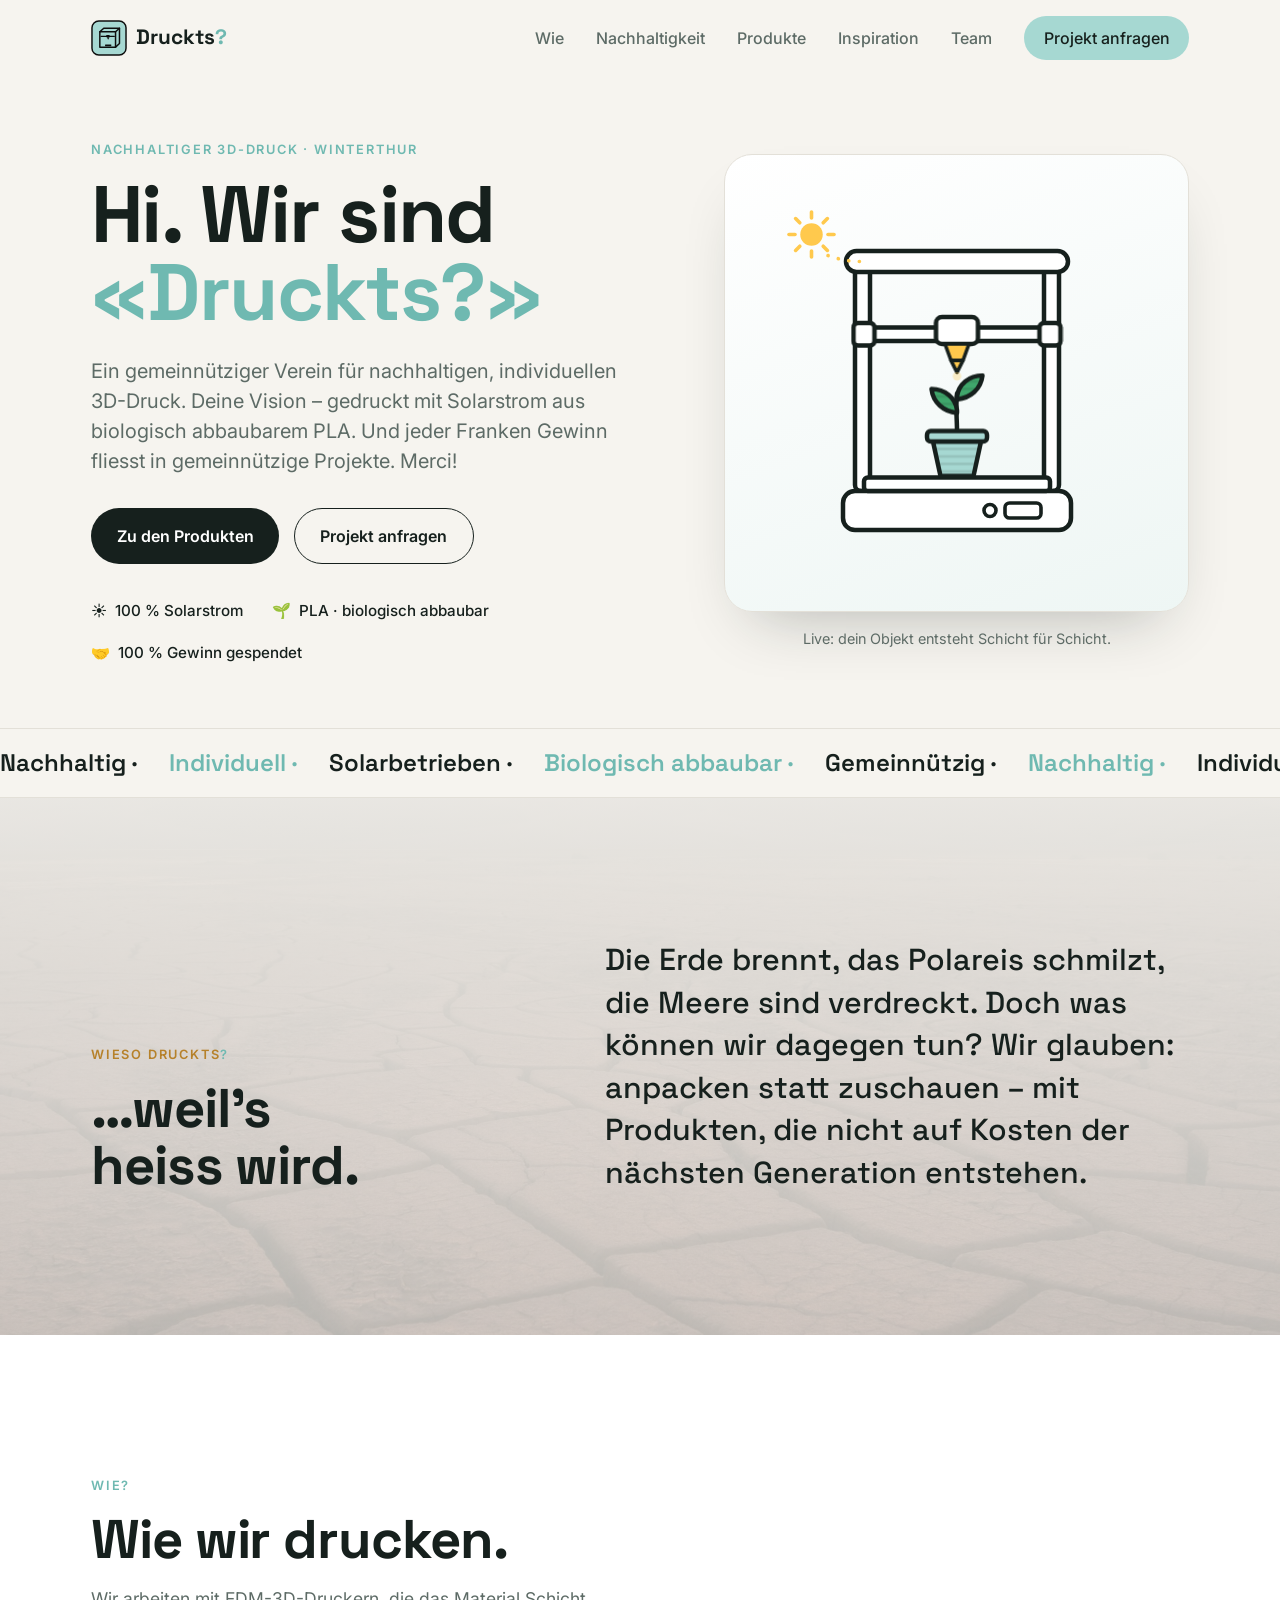
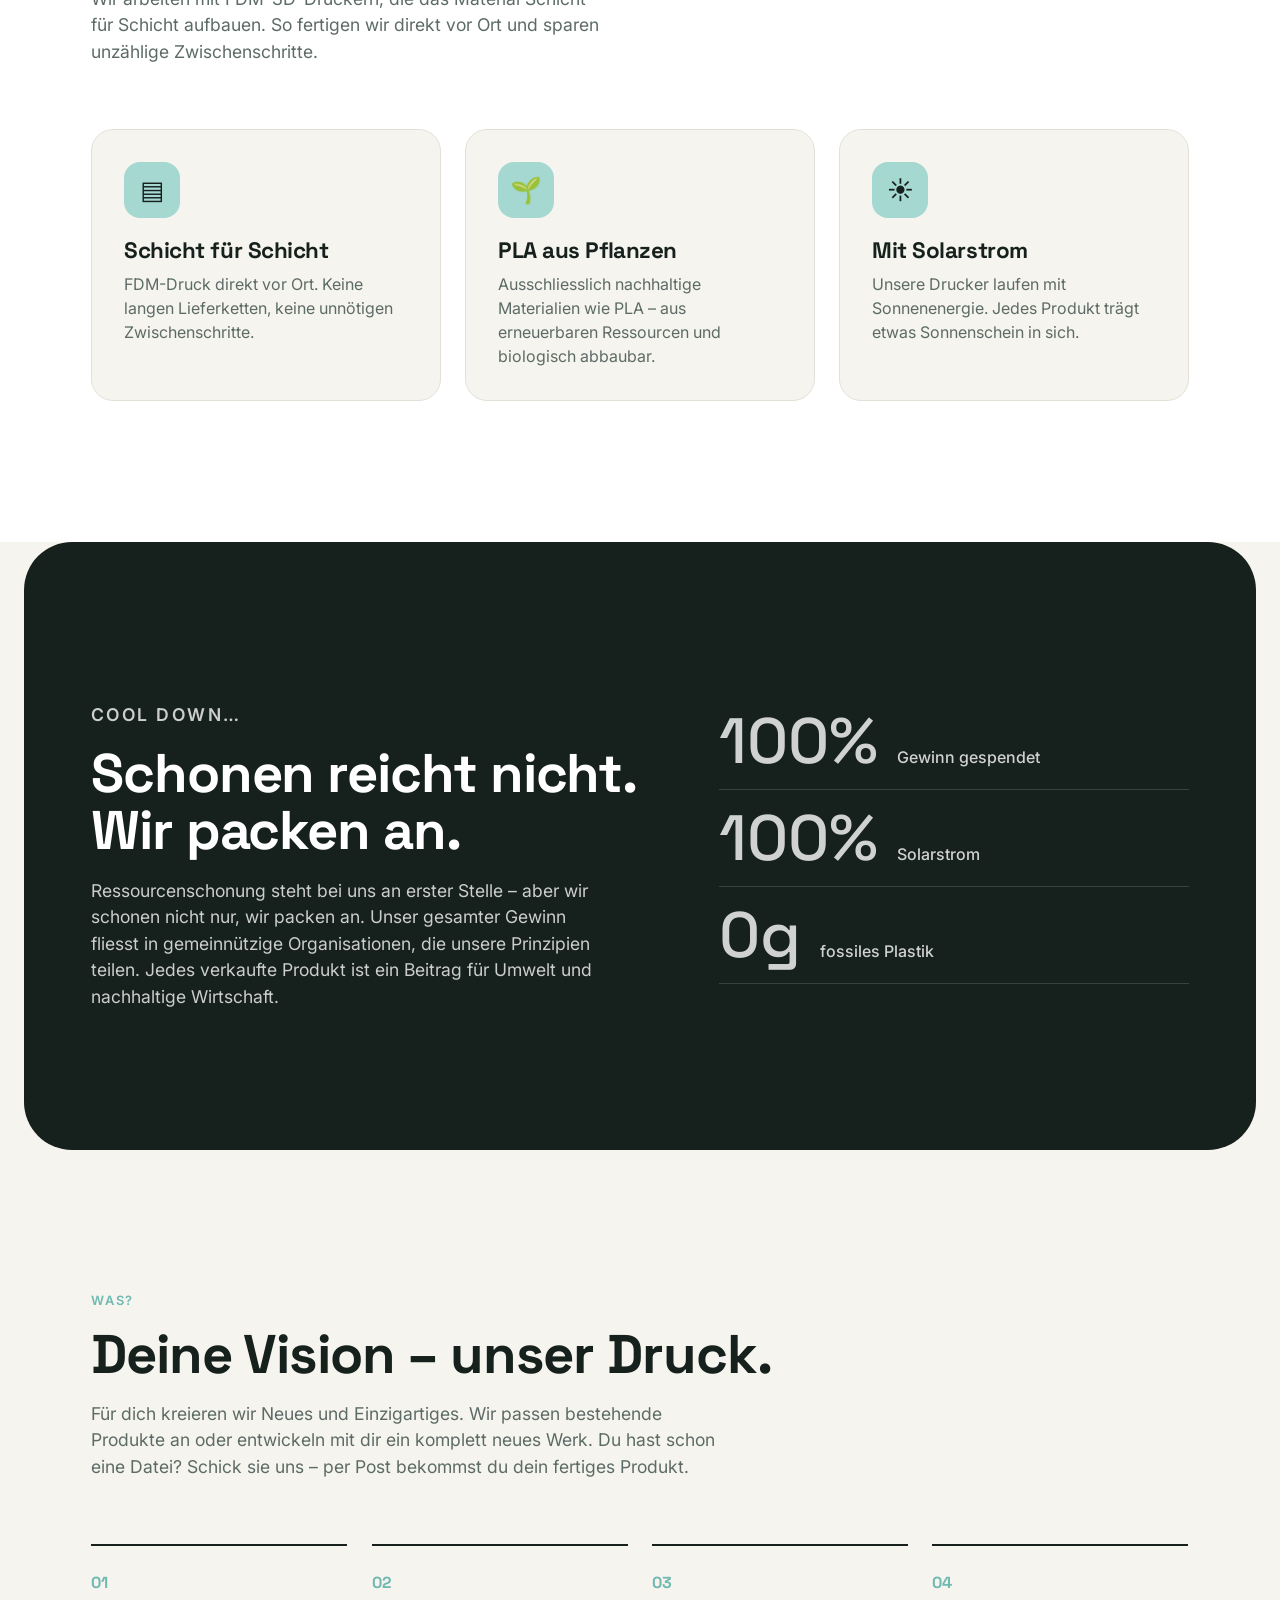
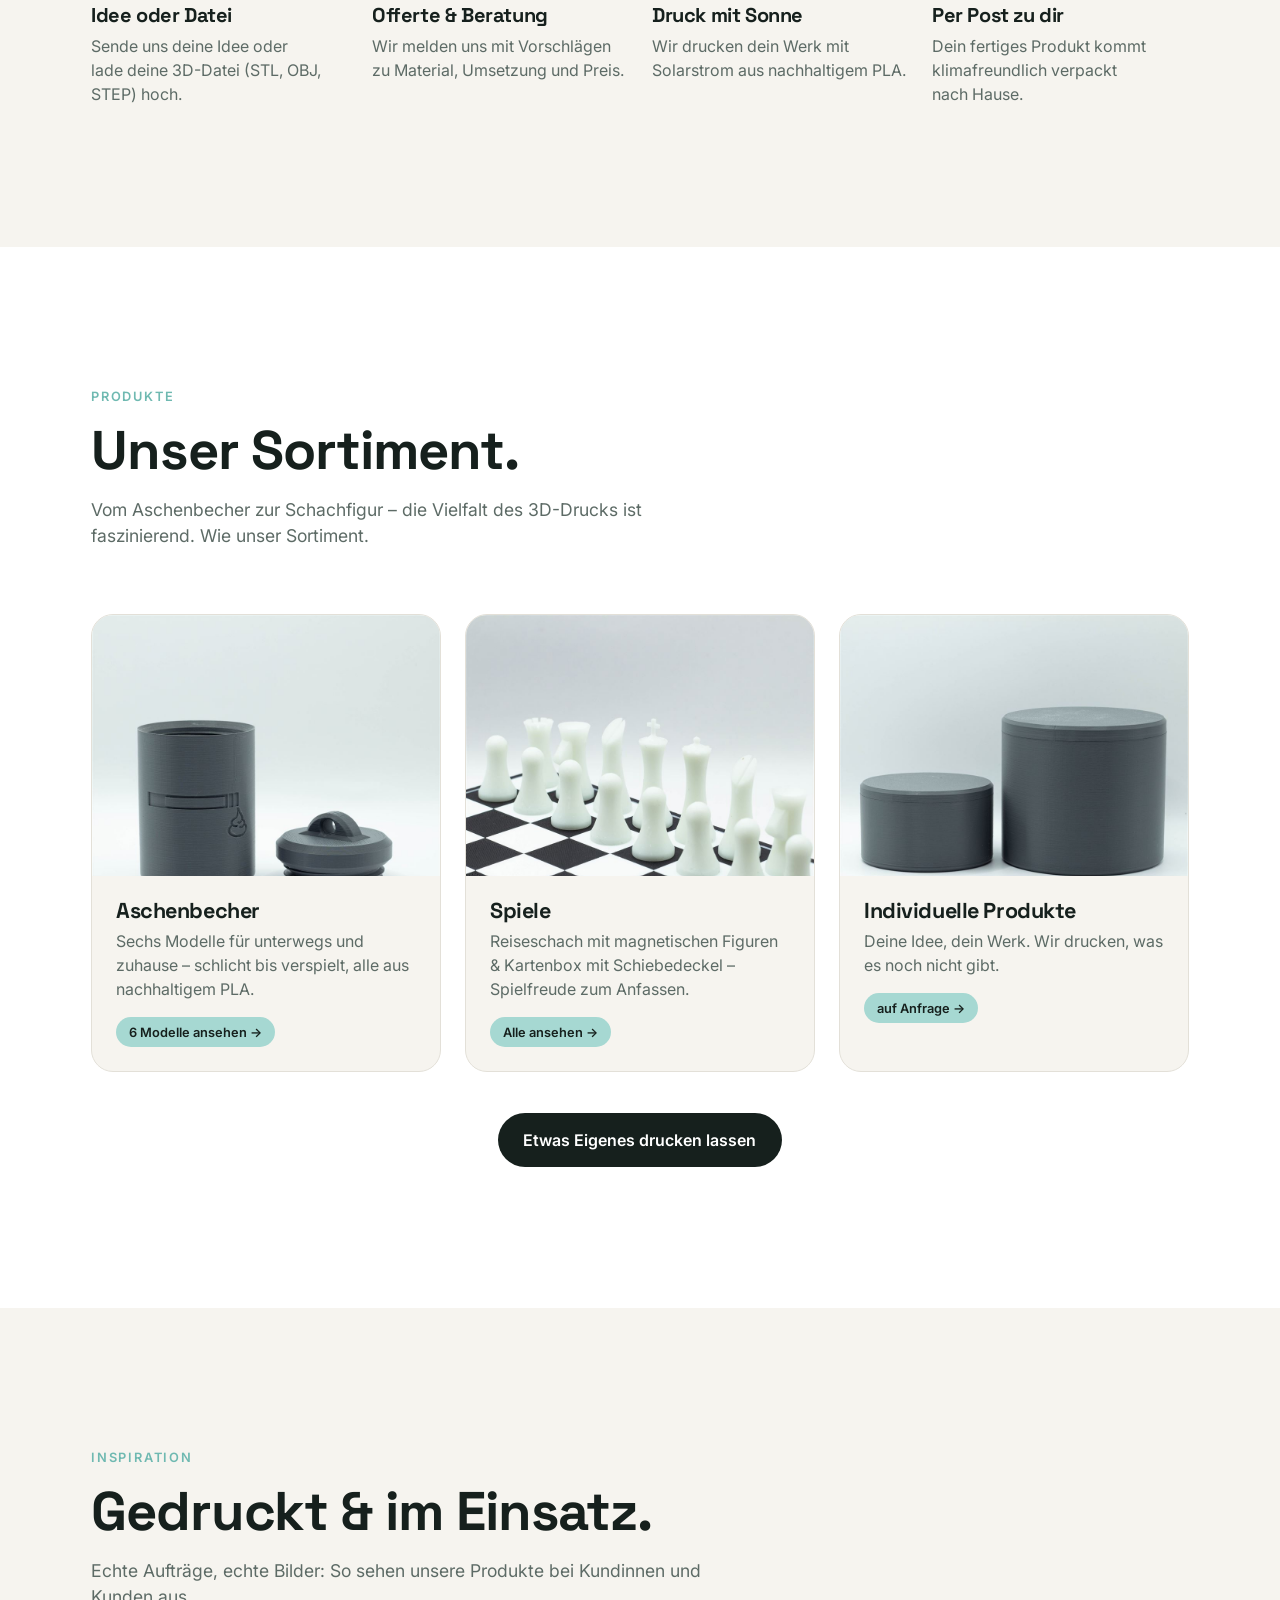
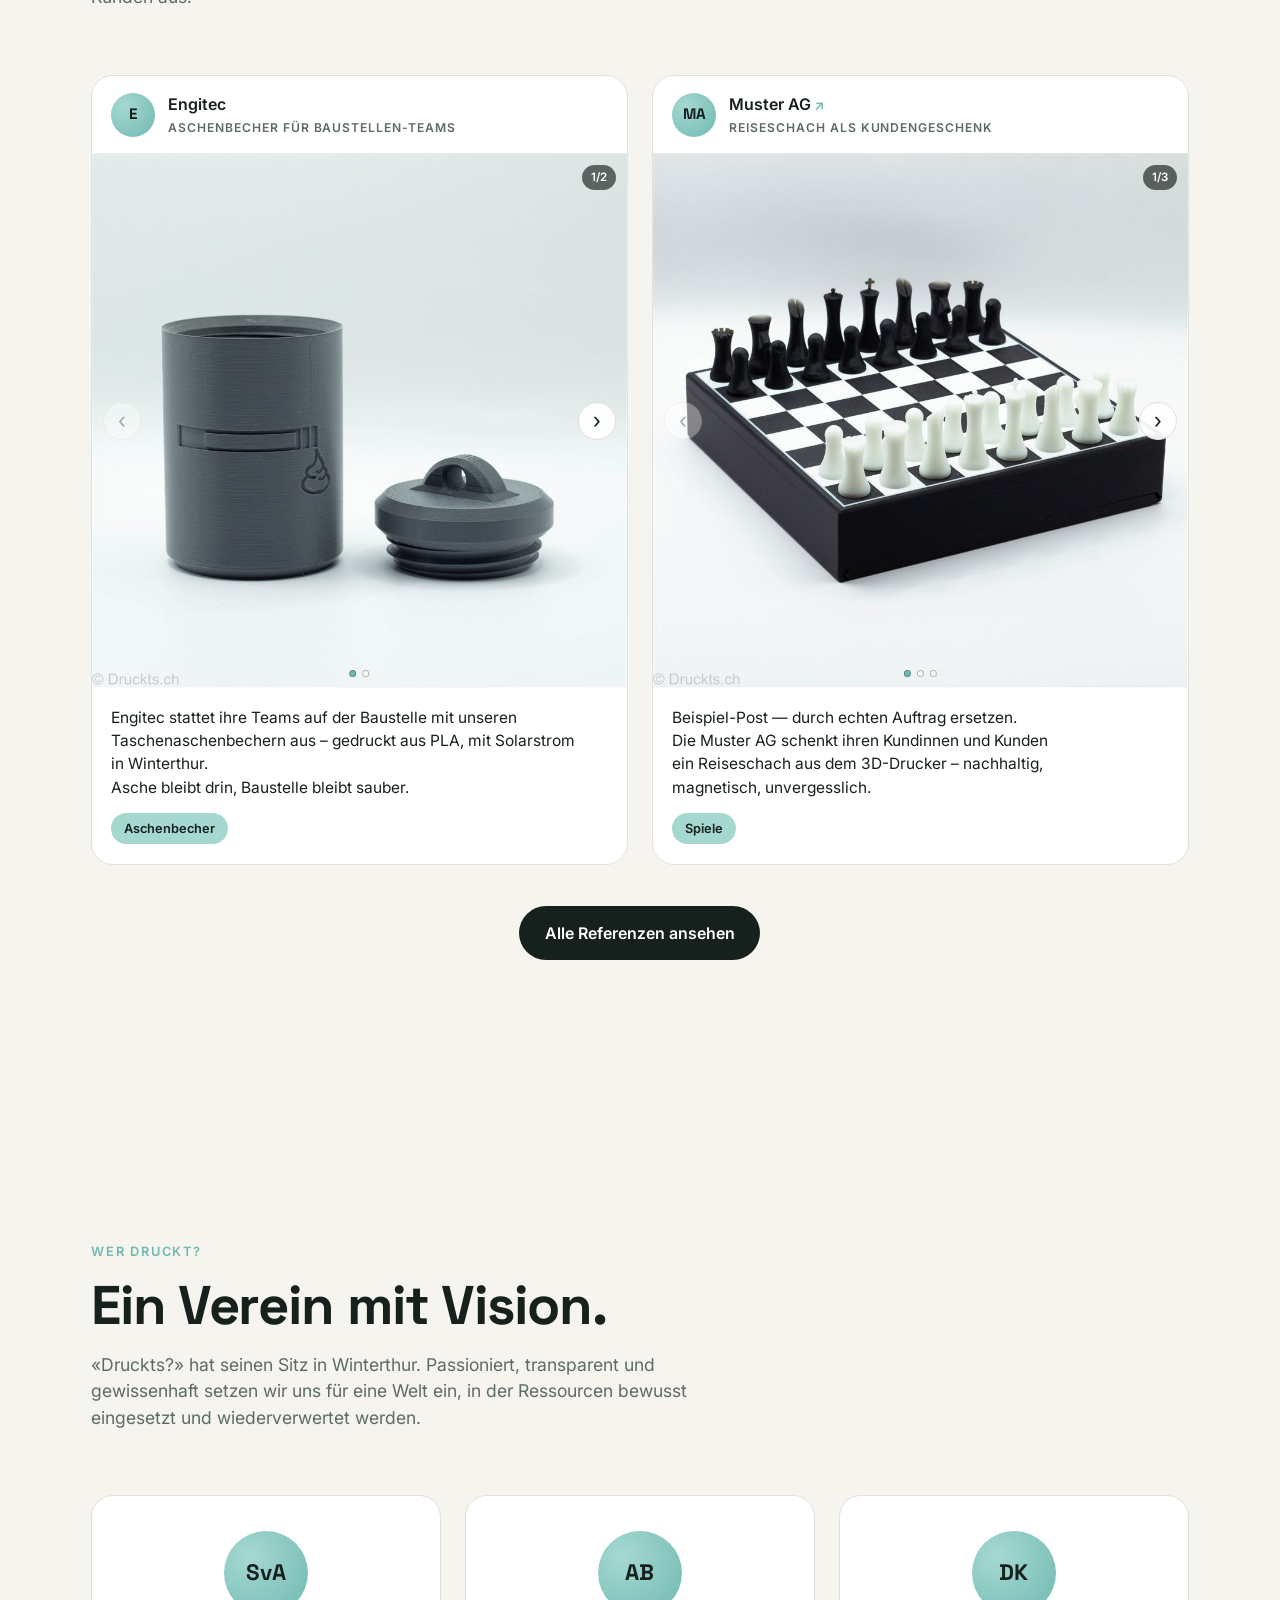
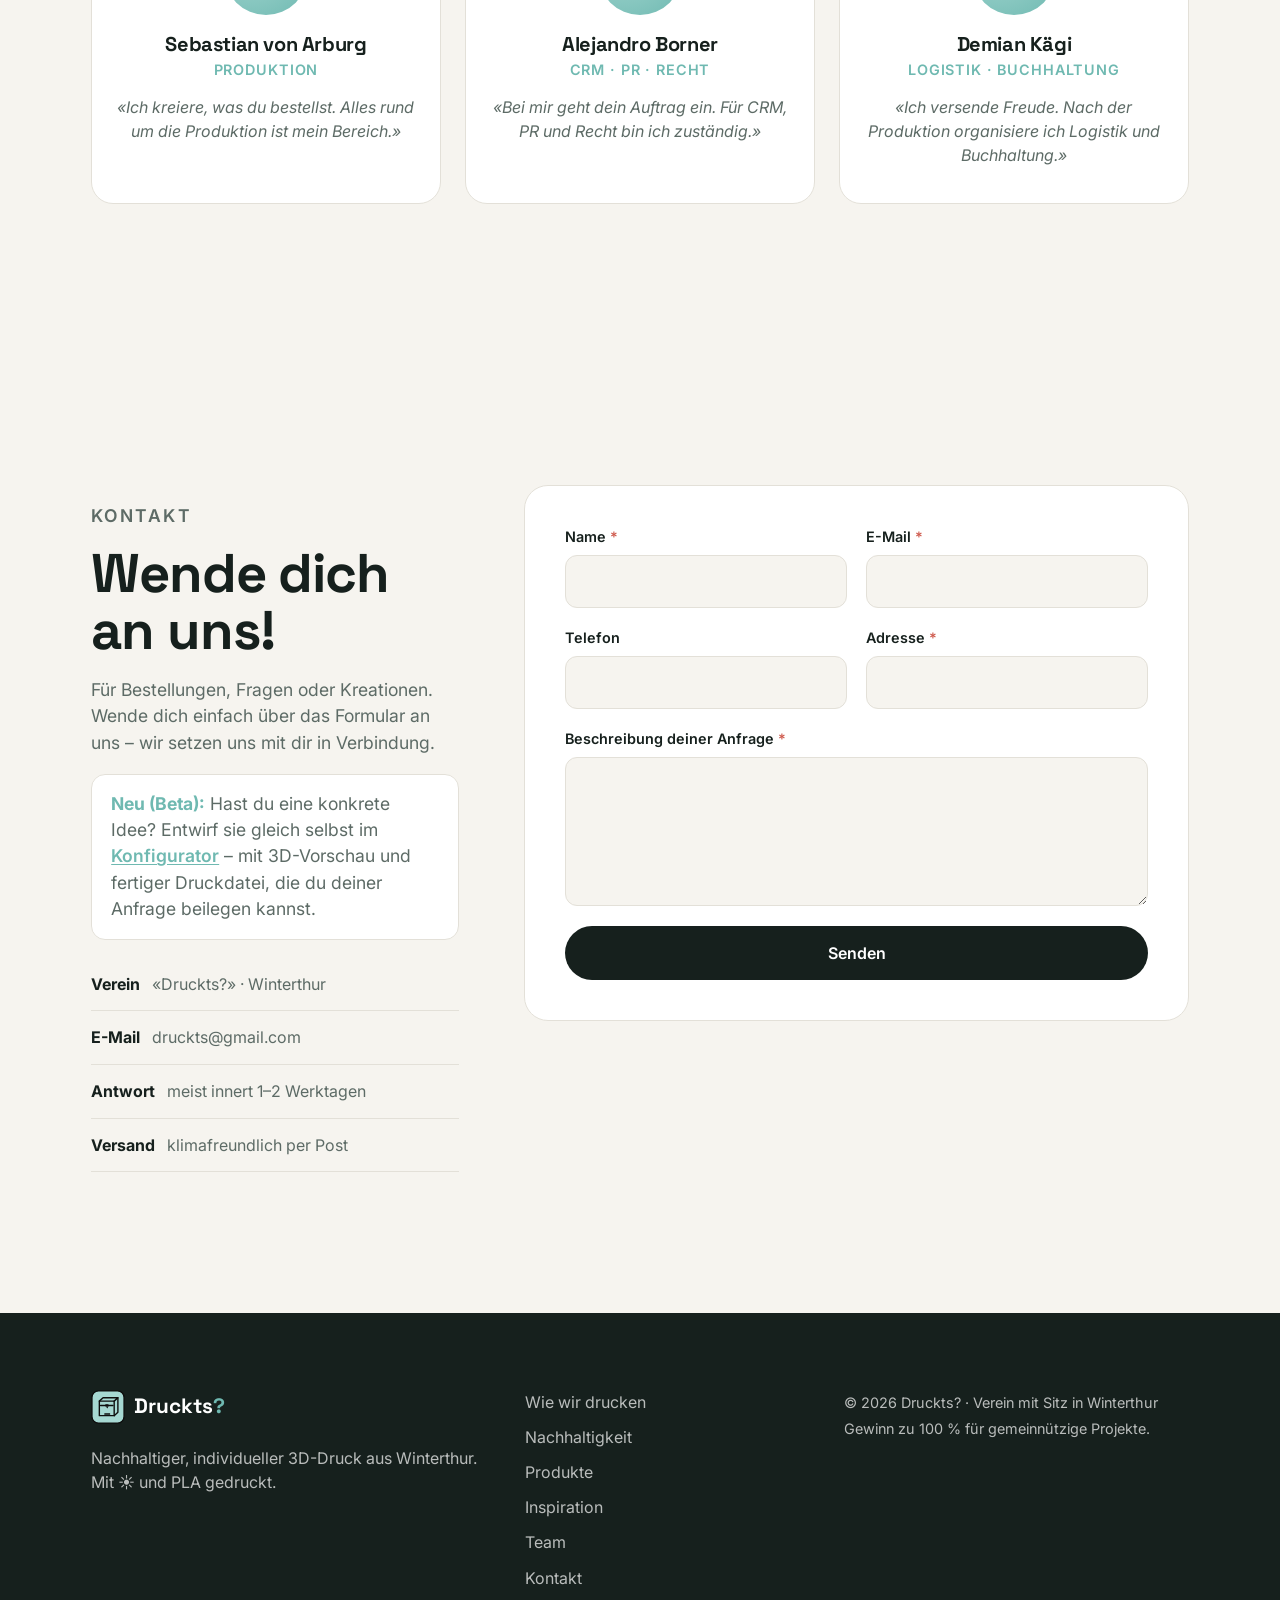
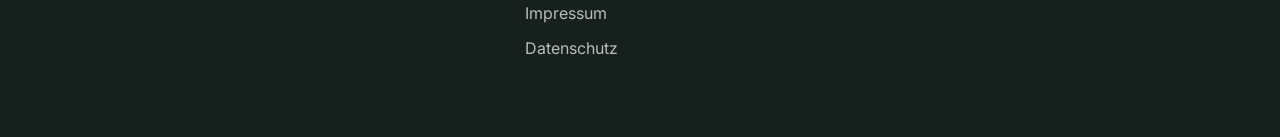
==== commit 191b27a6: "Add "Druckts? Idea-to-Print" configurator tool (Phase 1 + production data) Adds a German, on-brand w" ====
--- a/index.html
+++ b/index.html
@@ -30,6 +30,7 @@
         <a href="#wie">Wie</a>
         <a href="#nachhaltigkeit">Nachhaltigkeit</a>
         <a href="#produkte">Produkte</a>
+        <a href="inspiration.html">Inspiration</a>
         <a href="#team">Team</a>
         <a class="nav__cta" href="#kontakt">Projekt anfragen</a>
       </nav>
@@ -229,6 +230,24 @@
       </div>
     </section>
 
+    <!-- ============ Inspiration (Teaser) ============ -->
+    <section class="inspiration" id="inspiration">
+      <div class="container">
+        <div class="section-head reveal">
+          <p class="eyebrow">Inspiration</p>
+          <h2 class="section-title">Gedruckt & im Einsatz.</h2>
+          <p class="section-intro">
+            Echte Aufträge, echte Bilder: So sehen unsere Produkte bei Kundinnen
+            und Kunden aus.
+          </p>
+        </div>
+        <div class="inspiration__grid" data-posts data-limit="2" data-fallback="hide"></div>
+        <div class="inspiration__cta reveal">
+          <a class="btn btn--solid" href="inspiration.html">Alle Referenzen ansehen</a>
+        </div>
+      </div>
+    </section>
+
     <!-- ============ Team ============ -->
     <section class="team" id="team">
       <div class="container">
@@ -274,6 +293,11 @@
             Für Bestellungen, Fragen oder Kreationen. Wende dich einfach über das Formular an
             uns – wir setzen uns mit dir in Verbindung.
           </p>
+          <p class="contact__tool">
+            <strong>Neu (Beta):</strong> Hast du eine konkrete Idee? Entwirf sie gleich selbst
+            im <a href="konfigurator.html">Konfigurator</a> – mit 3D-Vorschau und fertiger
+            Druckdatei, die du deiner Anfrage beilegen kannst.
+          </p>
           <ul class="contact__facts">
             <li><strong>Verein</strong> «Druckts?» · Winterthur</li>
             <li><strong>E-Mail</strong> <a href="mailto:druckts@gmail.com">druckts@gmail.com</a></li>
@@ -325,6 +349,7 @@
         <a href="#wie">Wie wir drucken</a>
         <a href="#nachhaltigkeit">Nachhaltigkeit</a>
         <a href="#produkte">Produkte</a>
+        <a href="inspiration.html">Inspiration</a>
         <a href="#team">Team</a>
         <a href="#kontakt">Kontakt</a>
         <a href="impressum.html">Impressum</a>
@@ -339,6 +364,7 @@
 
   <script>document.getElementById('year').textContent = new Date().getFullYear();</script>
   <script src="assets/js/printer-sequence.js" defer></script>
+  <script src="assets/js/posts.js" defer></script>
   <script src="assets/js/reveal.js" defer></script>
 </body>
 </html>
--- a/assets/css/v1.css
+++ b/assets/css/v1.css
@@ -79,7 +79,8 @@
 
 /* ---------- Marquee ---------- */
 .marquee { border-block: 1px solid var(--line); padding: 1rem 0; overflow: hidden; white-space: nowrap; }
-.marquee__track { display: inline-flex; gap: 2rem; animation: marquee 26s linear infinite; font-family: "Space Grotesk", sans-serif; font-weight: 600; font-size: clamp(1.1rem, 2vw, 1.5rem); color: var(--text); }
+.marquee__track { display: inline-flex; animation: marquee 26s linear infinite; font-family: "Space Grotesk", sans-serif; font-weight: 600; font-size: clamp(1.1rem, 2vw, 1.5rem); color: var(--text); }
+.marquee__track span { margin-right: 2rem; }
 .marquee__track span:nth-child(even) { color: var(--accent-deep); }
 @keyframes marquee { to { transform: translateX(-50%); } }
 @media (prefers-reduced-motion: reduce) { .marquee__track { animation: none; } }
@@ -88,6 +89,17 @@
 .why, .how, .impact, .process, .products, .team, .contact { padding-block: var(--section-y); }
 
 /* ---------- Why ---------- */
+.why {
+  position: relative;
+  background: url("../img/heiss-wird.jpg") center 58% / cover no-repeat;
+}
+.why::before {
+  content: "";
+  position: absolute;
+  inset: 0;
+  background: linear-gradient(180deg, rgba(246,244,239,.94), rgba(246,244,239,.74));
+}
+.why .container { position: relative; }
 .why__grid { display: grid; grid-template-columns: 1fr 1.3fr; gap: clamp(2rem, 5vw, 5rem); align-items: end; }
 .why__body { font-size: clamp(1.2rem, 2.4vw, 1.9rem); line-height: 1.4; font-weight: 500; font-family: "Space Grotesk", sans-serif; }
 
@@ -202,6 +214,10 @@
 .contact__facts { margin-top: 2rem; display: grid; gap: .9rem; }
 .contact__facts li { padding-bottom: .9rem; border-bottom: 1px solid var(--line); color: var(--muted); }
 .contact__facts strong { color: var(--text); margin-right: .5rem; }
+.contact__tool { margin-top: 1.2rem; padding: 1rem 1.2rem; background: var(--surface); border: 1px solid var(--line); border-radius: 14px; color: var(--muted); font-size: .98rem; }
+.contact__tool strong { color: var(--accent-deep); }
+.contact__tool a { color: var(--accent-deep); font-weight: 600; text-decoration: underline; text-underline-offset: 2px; }
+.contact__tool a:hover { color: var(--text); }
 
 .form { background: var(--surface); border: 1px solid var(--line); border-radius: 24px; padding: clamp(1.5rem, 4vw, 2.5rem); display: grid; grid-template-columns: 1fr 1fr; gap: 1.2rem; }
 .form__hp { position: absolute; left: -9999px; }
@@ -221,6 +237,61 @@
 .site-footer__nav { display: grid; gap: .7rem; }
 .site-footer__nav a:hover { color: #fff; }
 .site-footer__meta { font-size: .9rem; line-height: 1.8; }
+
+/* ---------- Inspiration / Posts ---------- */
+.inspiration { padding-block: var(--section-y); }
+.inspiration__grid { display: grid; grid-template-columns: repeat(2, 1fr); gap: 1.5rem; }
+.inspiration__cta { margin-top: 2.5rem; text-align: center; }
+
+.feed { max-width: 560px; margin-inline: auto; display: grid; gap: 1.75rem; }
+.feed-status { text-align: center; color: var(--muted); padding: 2.5rem 1.5rem; border: 1.5px dashed var(--line); border-radius: 22px; display: grid; gap: .8rem; }
+.feed-status__hint { font-size: .88rem; }
+
+.post { background: var(--surface); border: 1px solid var(--line); border-radius: 22px; overflow: hidden; }
+.post__head { display: flex; align-items: center; gap: .8rem; padding: 1rem 1.2rem; }
+.post__avatar {
+  width: 44px; height: 44px; border-radius: 50%; flex-shrink: 0;
+  display: grid; place-items: center; object-fit: cover;
+  font-family: "Space Grotesk", sans-serif; font-weight: 700; font-size: .95rem; color: var(--text);
+  background: radial-gradient(circle at 30% 30%, var(--accent), var(--accent-deep));
+}
+.post__meta { min-width: 0; }
+.post__name { font-weight: 600; color: var(--text); }
+a.post__name:hover { color: var(--accent-deep); }
+.post__ext { color: var(--accent-deep); font-size: .85em; }
+.post__project { font-size: .76rem; font-weight: 600; letter-spacing: .08em; text-transform: uppercase; color: var(--muted); margin-top: .2rem; }
+
+.post__media { position: relative; }
+.post__track {
+  display: flex; aspect-ratio: 1; overflow-x: auto;
+  scroll-snap-type: x mandatory; overscroll-behavior-x: contain;
+  scrollbar-width: none;
+}
+.post__track::-webkit-scrollbar { display: none; }
+.post__track img { flex: 0 0 100%; width: 100%; height: 100%; object-fit: cover; scroll-snap-align: start; scroll-snap-stop: always; }
+
+.post__nav {
+  position: absolute; top: 50%; transform: translateY(-50%); z-index: 1;
+  width: 38px; height: 38px; border-radius: 50%;
+  background: rgba(255,255,255,.92); border: 1px solid var(--line);
+  display: grid; place-items: center; font-size: 1.35rem; line-height: 1;
+  transition: transform .2s var(--ease), opacity .2s;
+}
+.post__nav:hover:not(:disabled) { transform: translateY(-50%) scale(1.1); }
+.post__nav:disabled { opacity: .35; cursor: default; }
+.post__nav--prev { left: .7rem; }
+.post__nav--next { right: .7rem; }
+.post__dots { position: absolute; left: 50%; transform: translateX(-50%); bottom: .7rem; display: flex; gap: .35rem; }
+.post__dots i { width: 7px; height: 7px; border-radius: 50%; background: rgba(255,255,255,.6); border: 1px solid rgba(22,32,29,.3); transition: background .2s; }
+.post__dots i.is-active { background: var(--accent-deep); }
+.post__count { position: absolute; top: .7rem; right: .7rem; background: rgba(22,32,29,.65); color: #fff; font-size: .72rem; font-weight: 600; padding: .25rem .55rem; border-radius: 999px; }
+
+.post__body { padding: 1.1rem 1.2rem 1.3rem; display: grid; gap: .9rem; }
+.post__caption { font-size: .97rem; }
+.post__tags { display: flex; flex-wrap: wrap; gap: .45rem; }
+.post__tags .product__tag:hover { background: var(--accent-deep); color: #fff; }
+
+@media (max-width: 900px) { .inspiration__grid { grid-template-columns: 1fr; max-width: 560px; margin-inline: auto; } }
 
 /* ---------- Responsive ---------- */
 @media (max-width: 900px) {
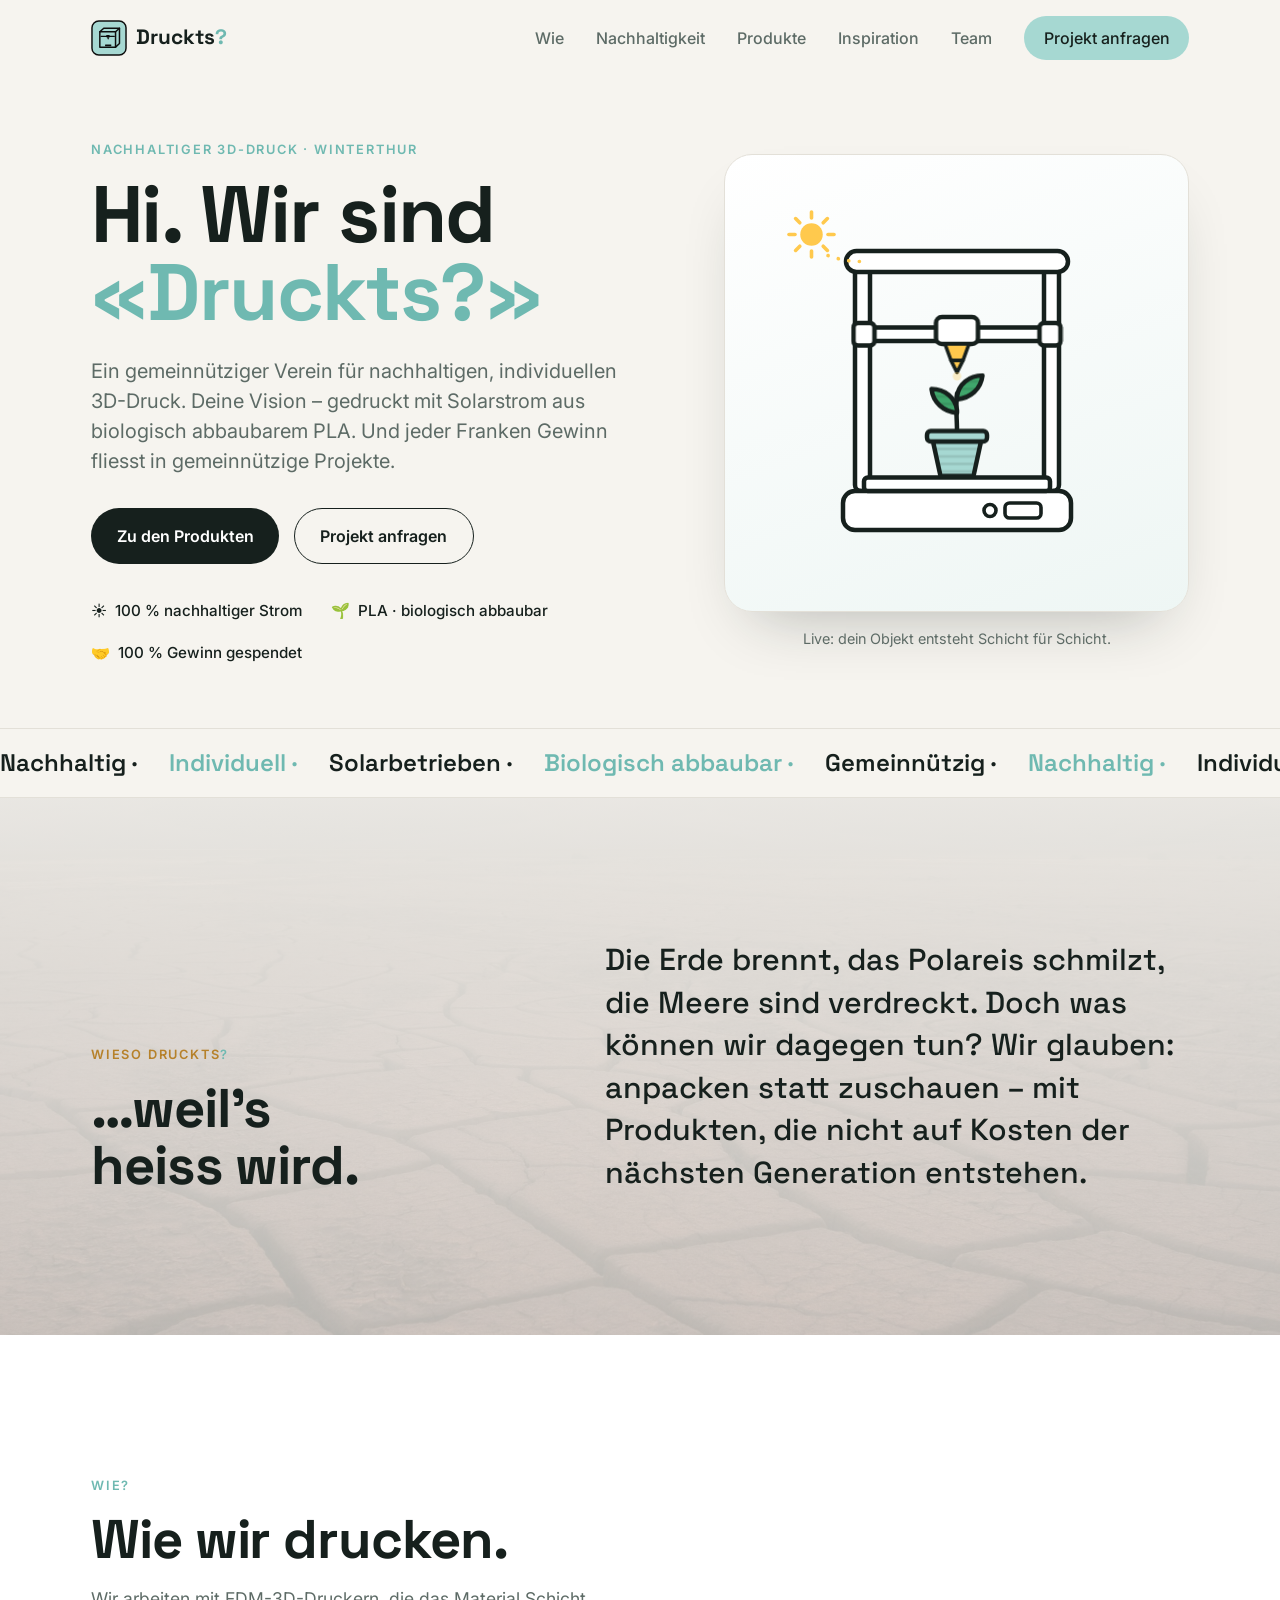
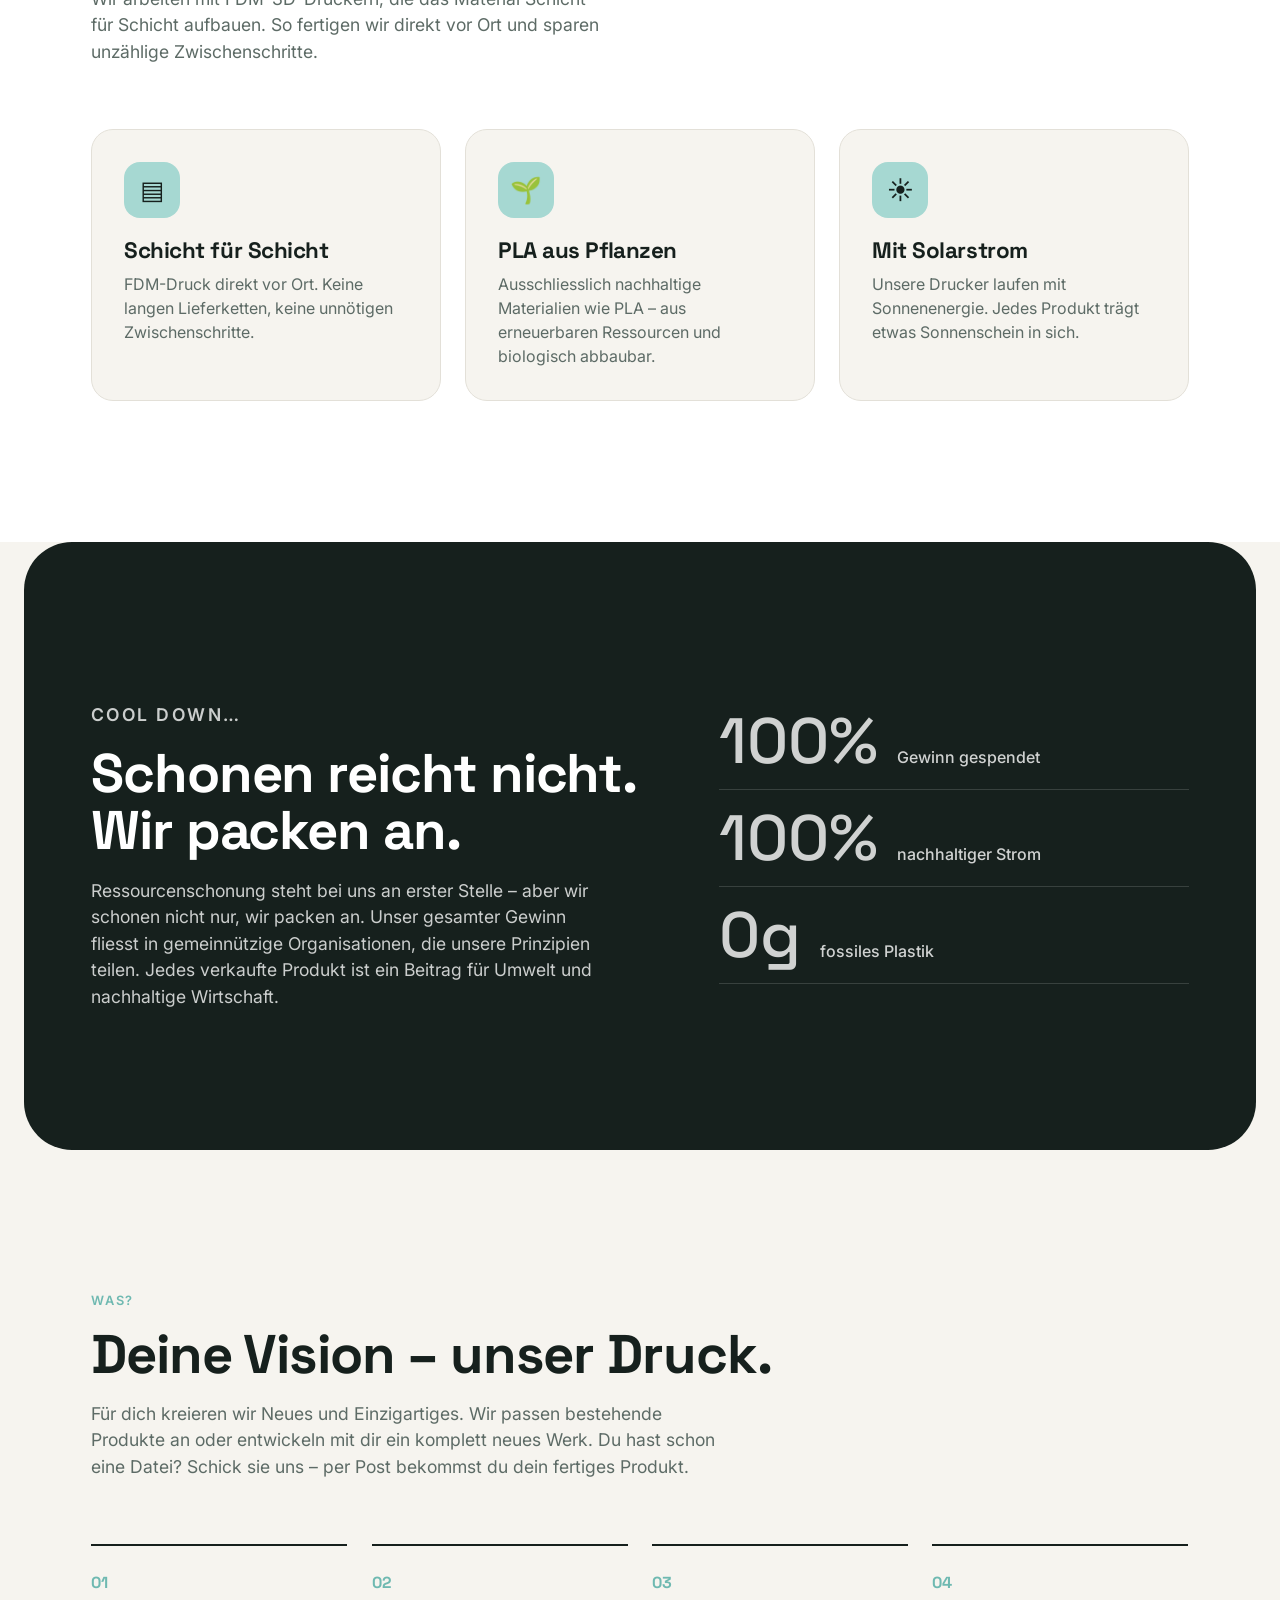
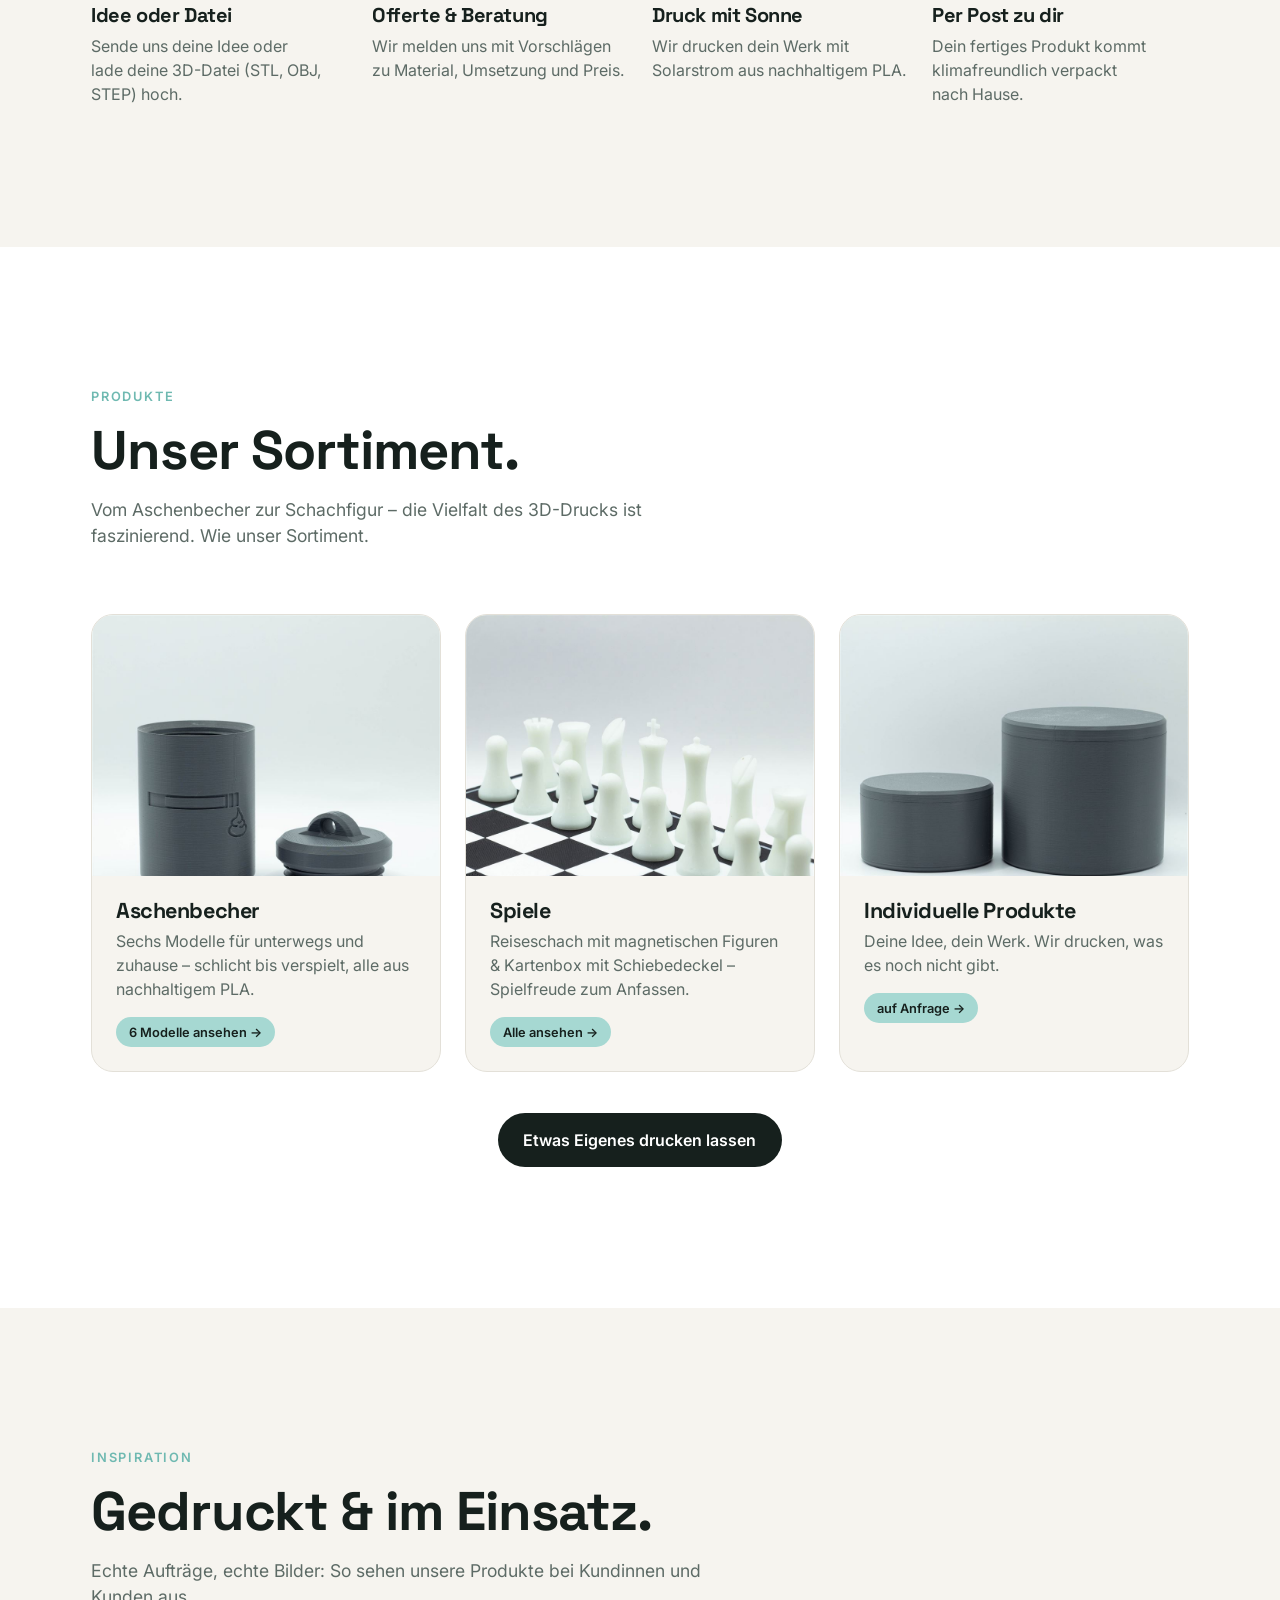
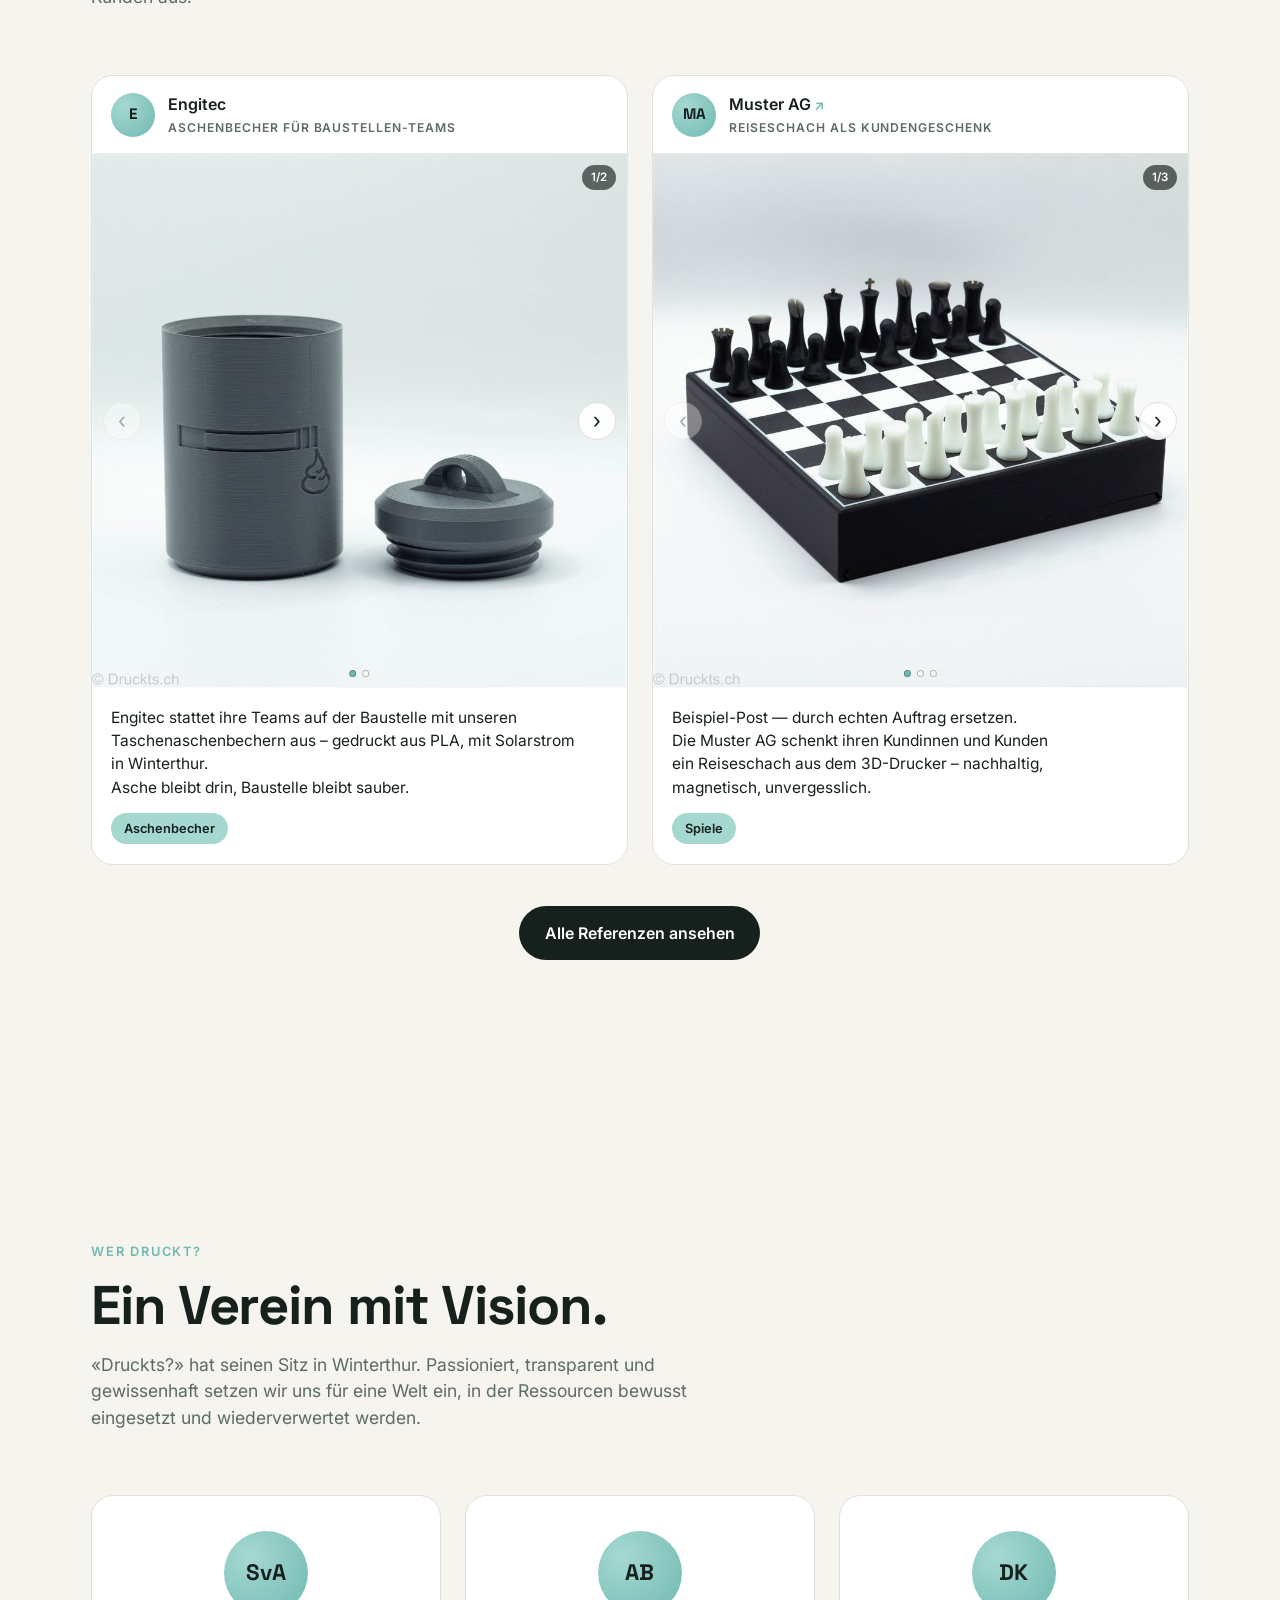
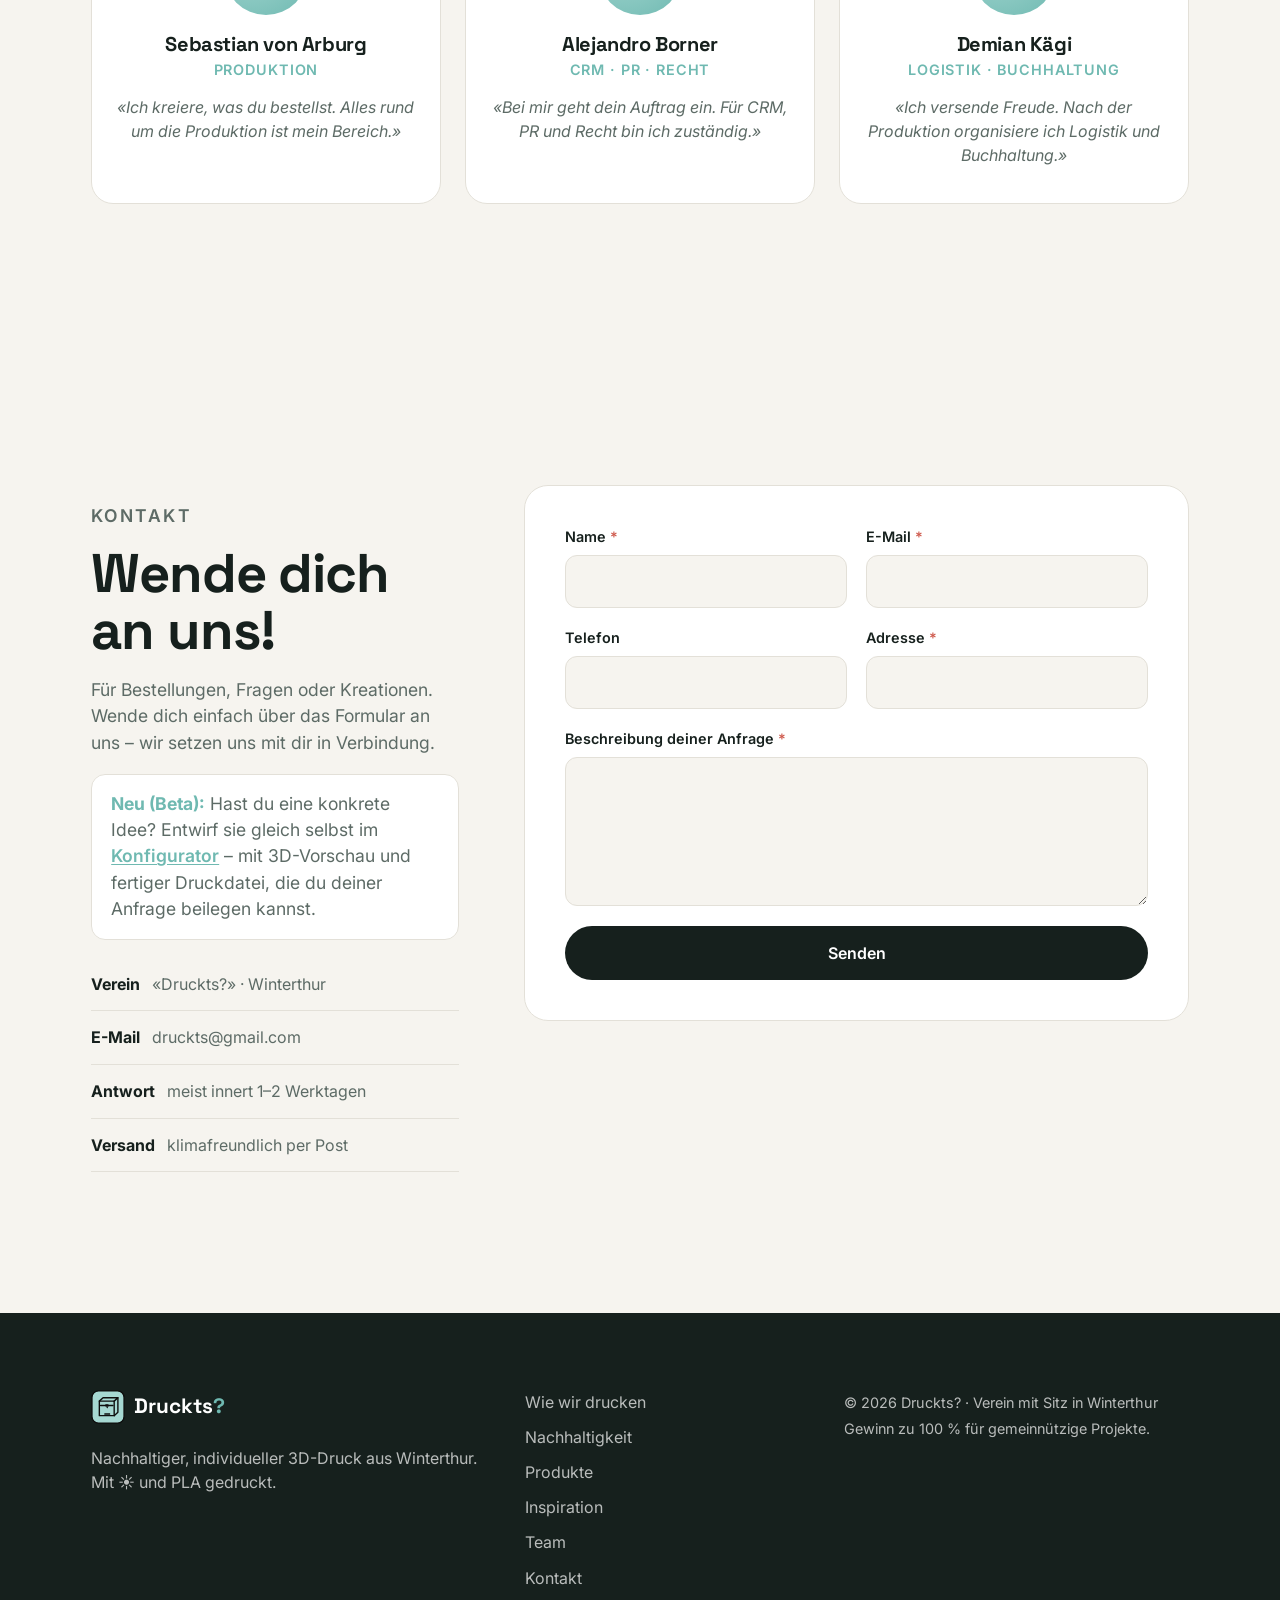
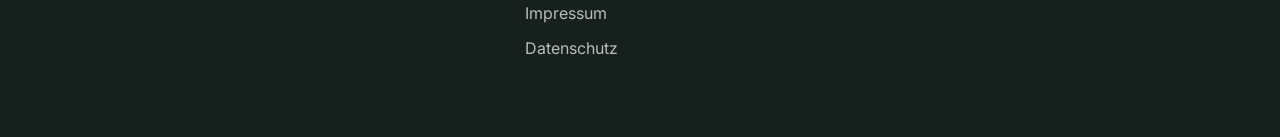
==== commit dd14e1cb: "Tweak hero copy: drop Merci, say 100% nachhaltiger Strom The 100% claim now reads nachhaltiger Strom" ====
--- a/index.html
+++ b/index.html
@@ -55,14 +55,14 @@
           <p class="hero__lead reveal" style="--reveal-delay:160ms">
             Ein gemeinnütziger Verein für nachhaltigen, individuellen 3D-Druck.
             Deine Vision – gedruckt mit Solarstrom aus biologisch abbaubarem PLA.
-            Und jeder Franken Gewinn fliesst in gemeinnützige Projekte. Merci!
+            Und jeder Franken Gewinn fliesst in gemeinnützige Projekte.
           </p>
           <div class="hero__actions reveal" style="--reveal-delay:240ms">
             <a class="btn btn--solid" href="#produkte">Zu den Produkten</a>
             <a class="btn btn--ghost" href="#kontakt">Projekt anfragen</a>
           </div>
           <ul class="hero__badges reveal" style="--reveal-delay:320ms">
-            <li><span>☀️</span> 100 % Solarstrom</li>
+            <li><span>☀️</span> 100 % nachhaltiger Strom</li>
             <li><span>🌱</span> PLA · biologisch abbaubar</li>
             <li><span>🤝</span> 100 % Gewinn gespendet</li>
           </ul>
@@ -144,7 +144,7 @@
         </div>
         <ul class="stats reveal" style="--reveal-delay:120ms">
           <li><strong><span data-count="100" data-suffix="%">0%</span></strong><span>Gewinn gespendet</span></li>
-          <li><strong><span data-count="100" data-suffix="%">0%</span></strong><span>Solarstrom</span></li>
+          <li><strong><span data-count="100" data-suffix="%">0%</span></strong><span>nachhaltiger Strom</span></li>
           <li><strong><span data-count="0" data-suffix="g">0g</span></strong><span>fossiles Plastik</span></li>
         </ul>
       </div>
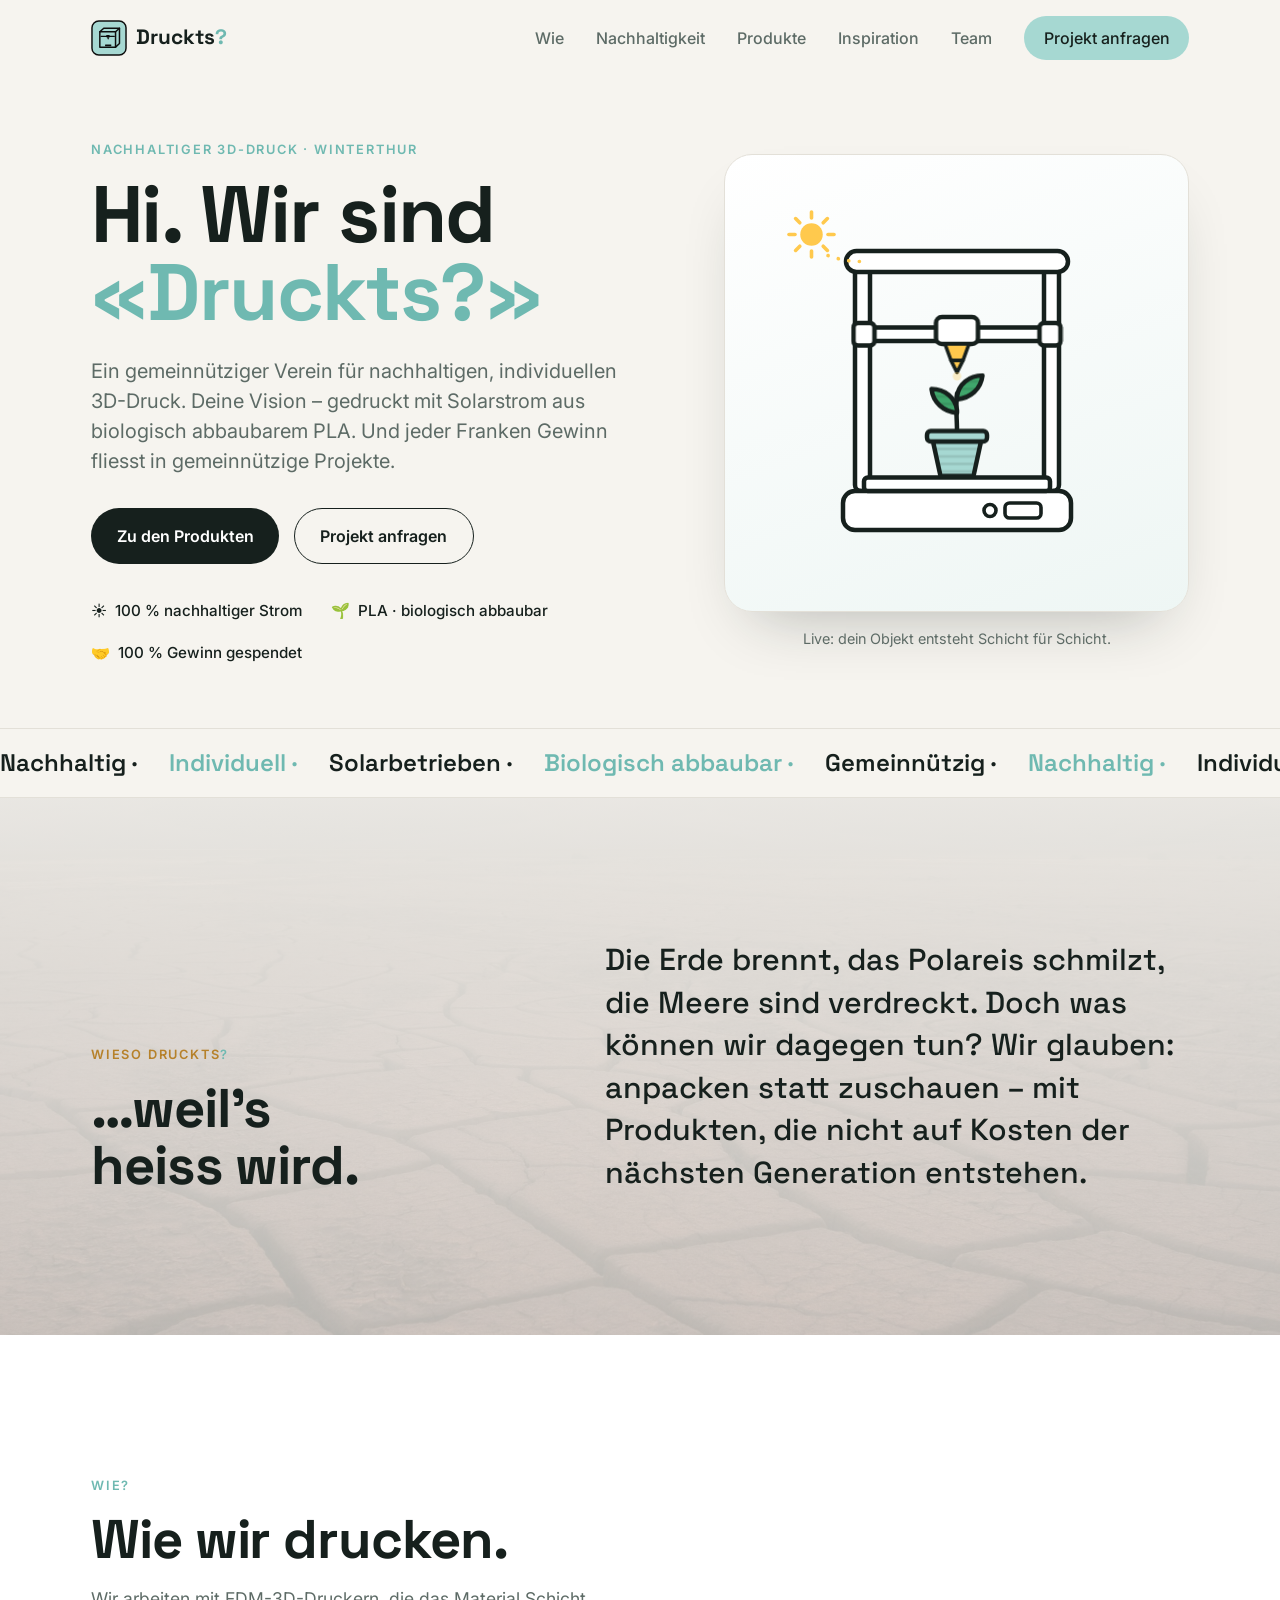
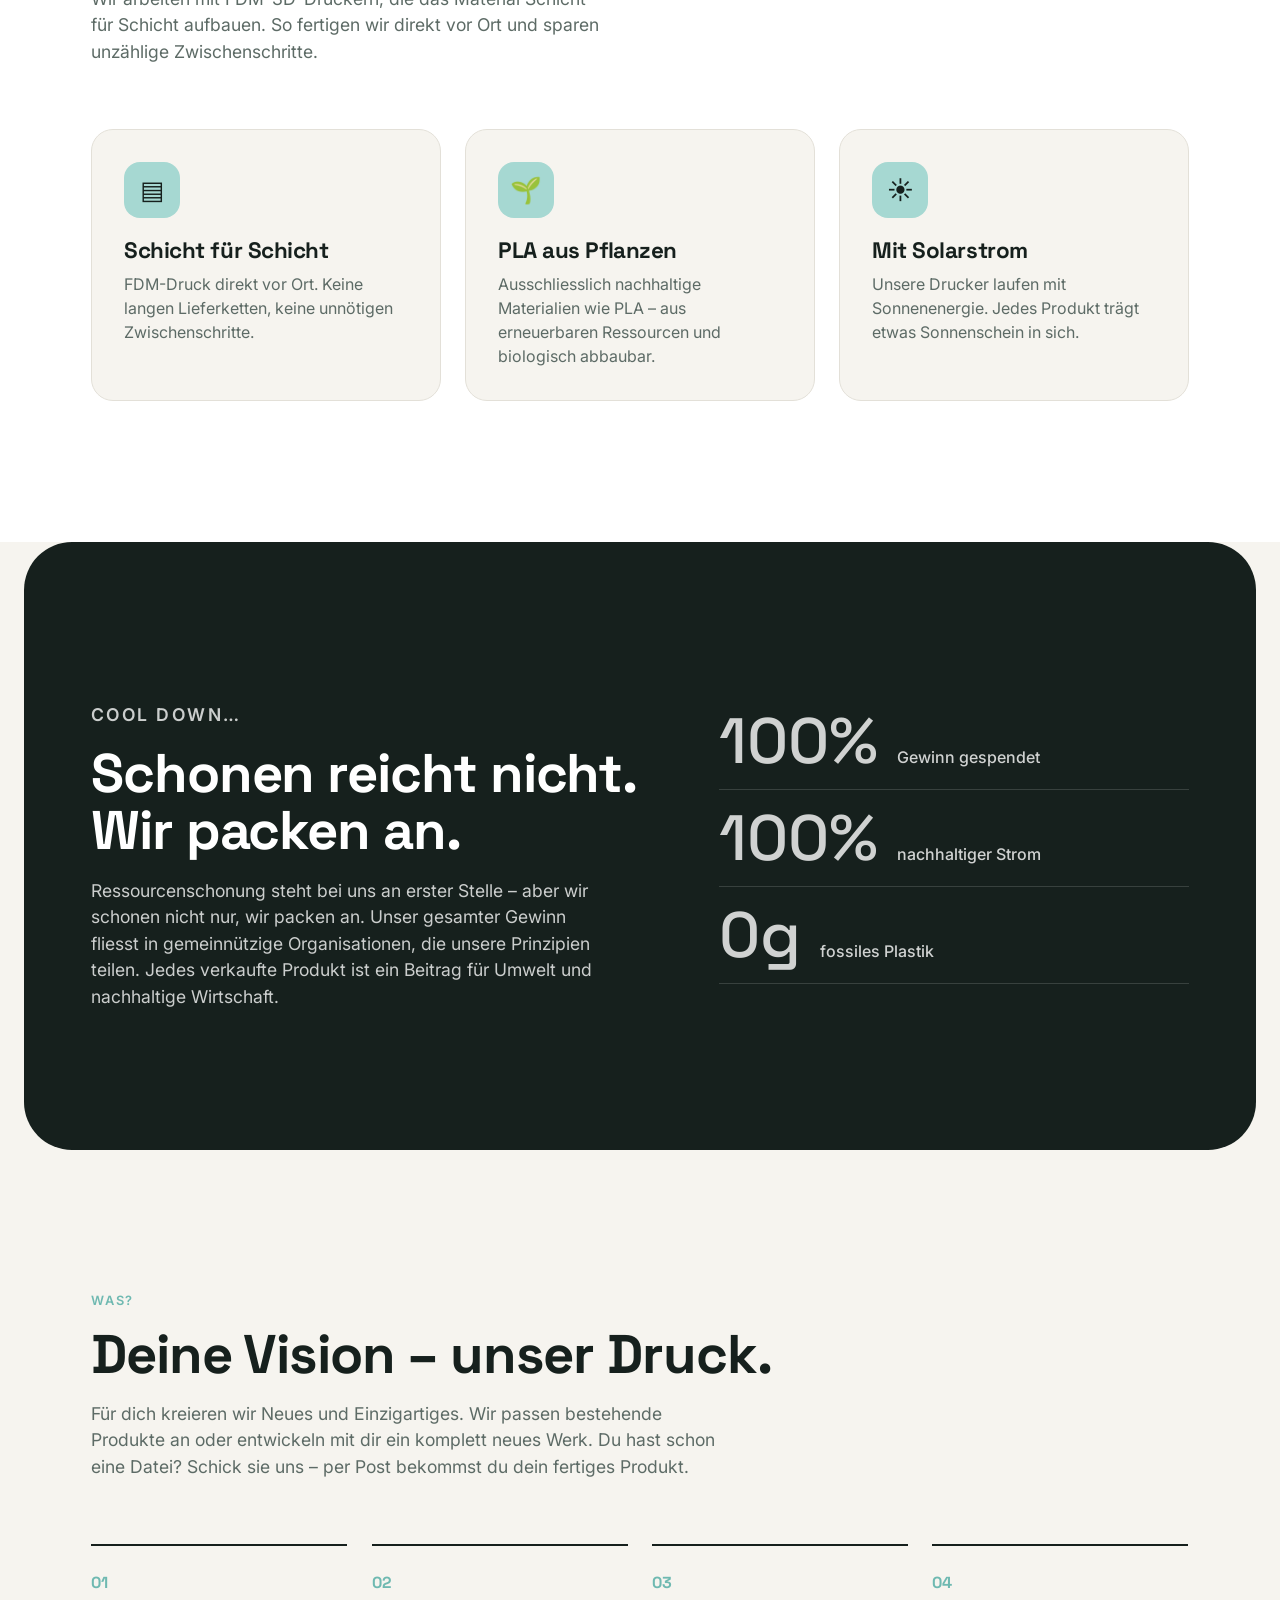
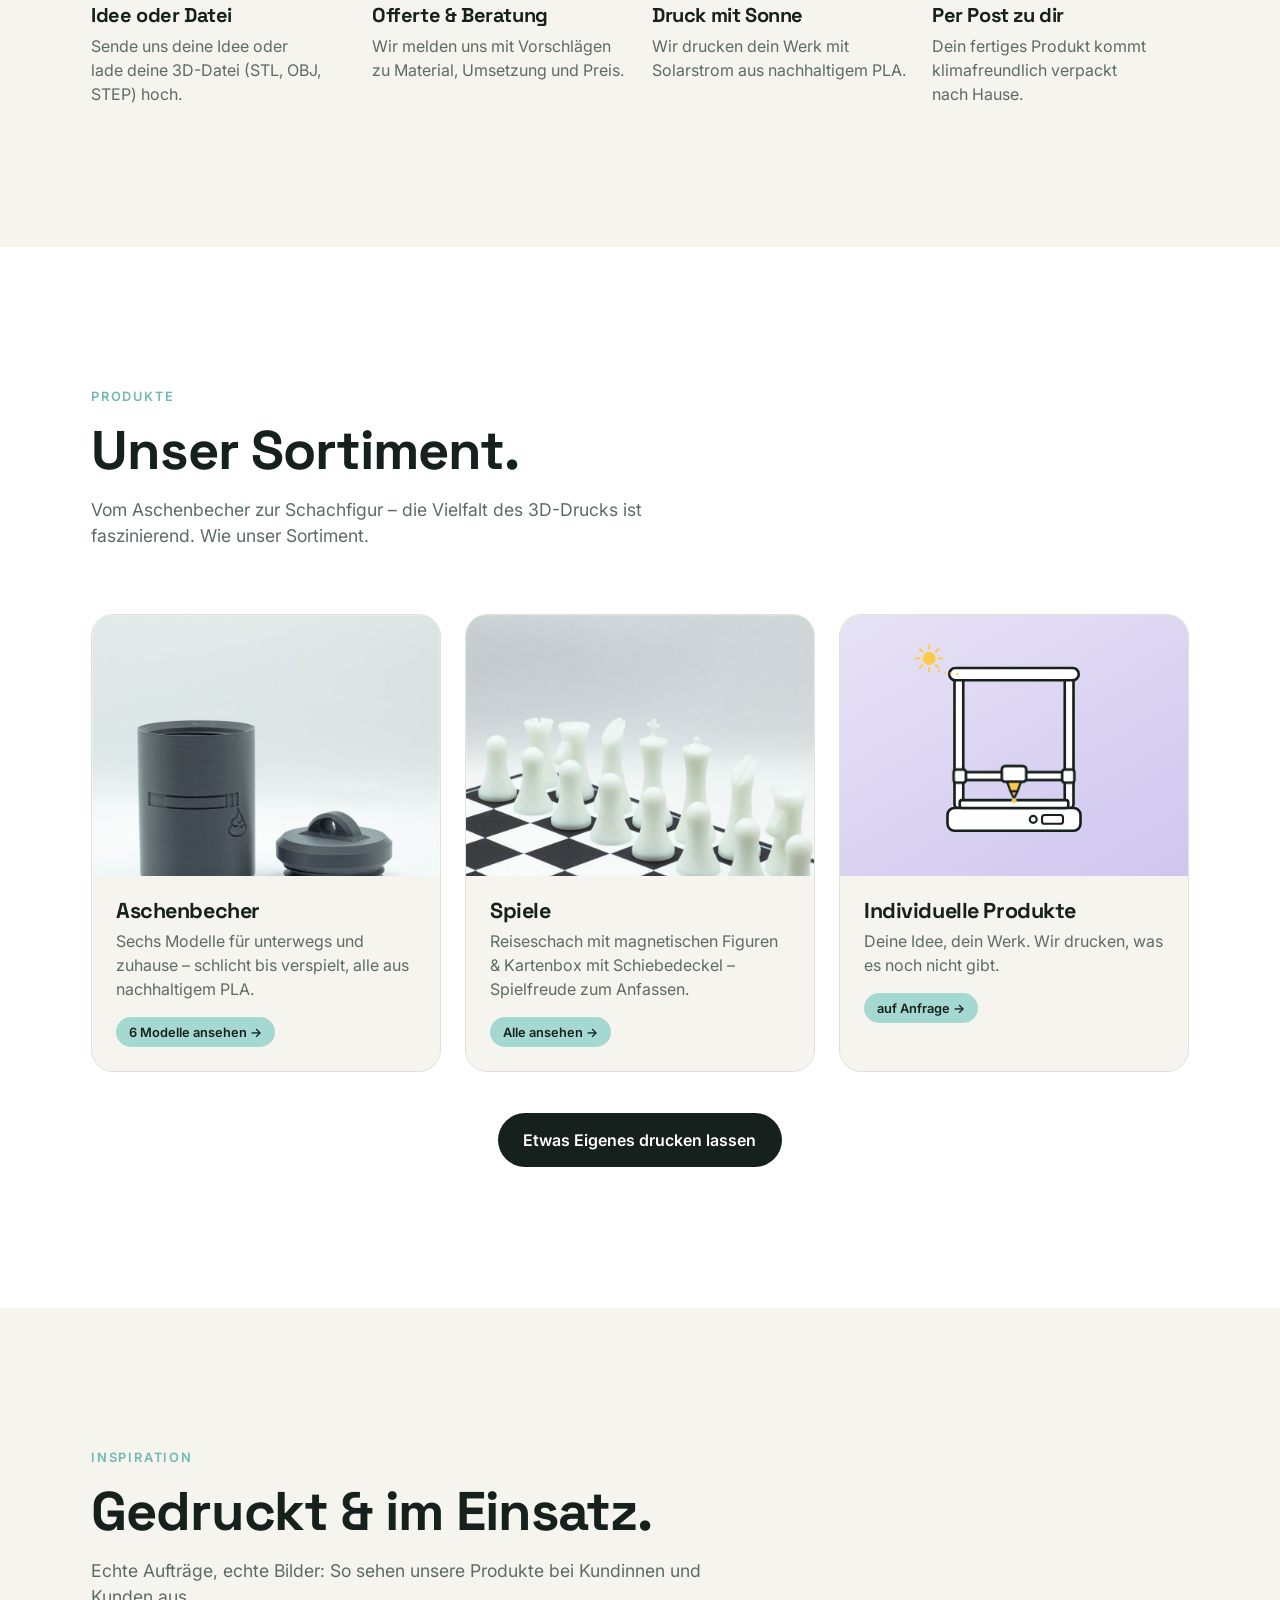
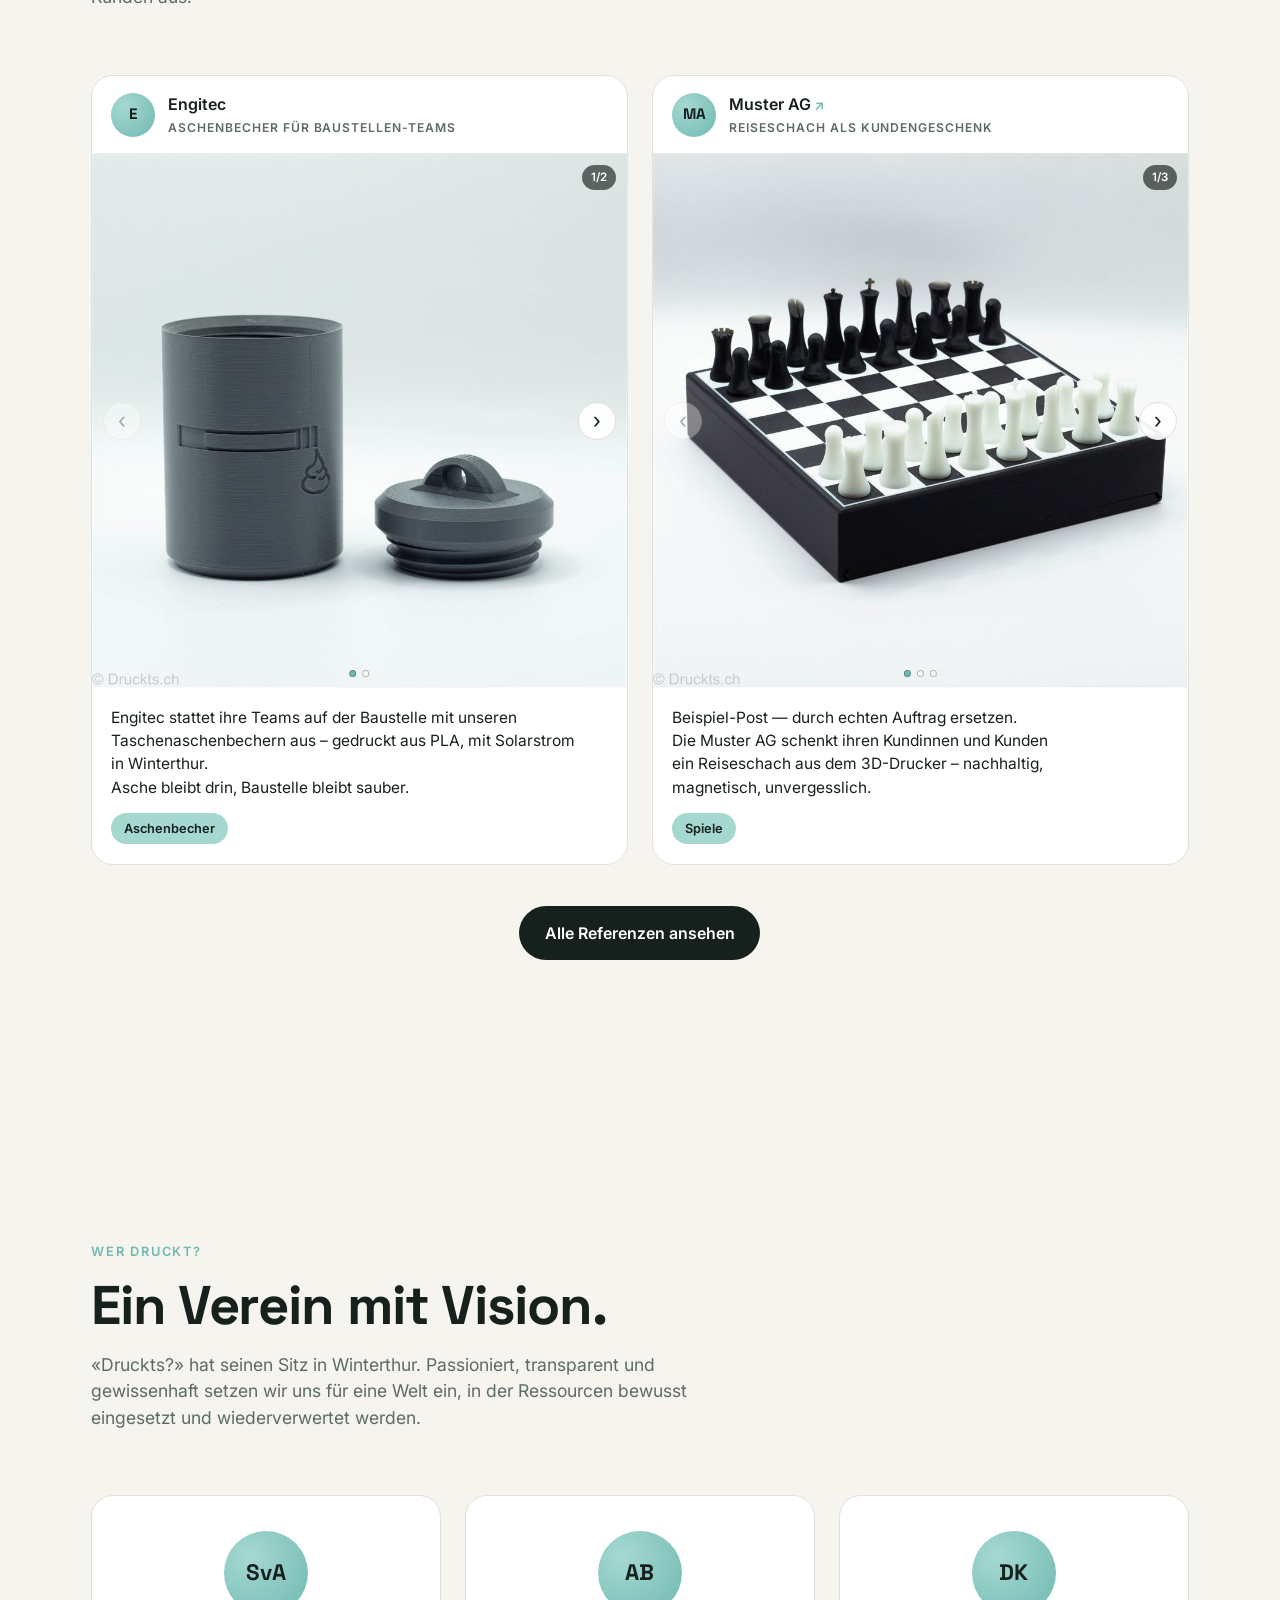
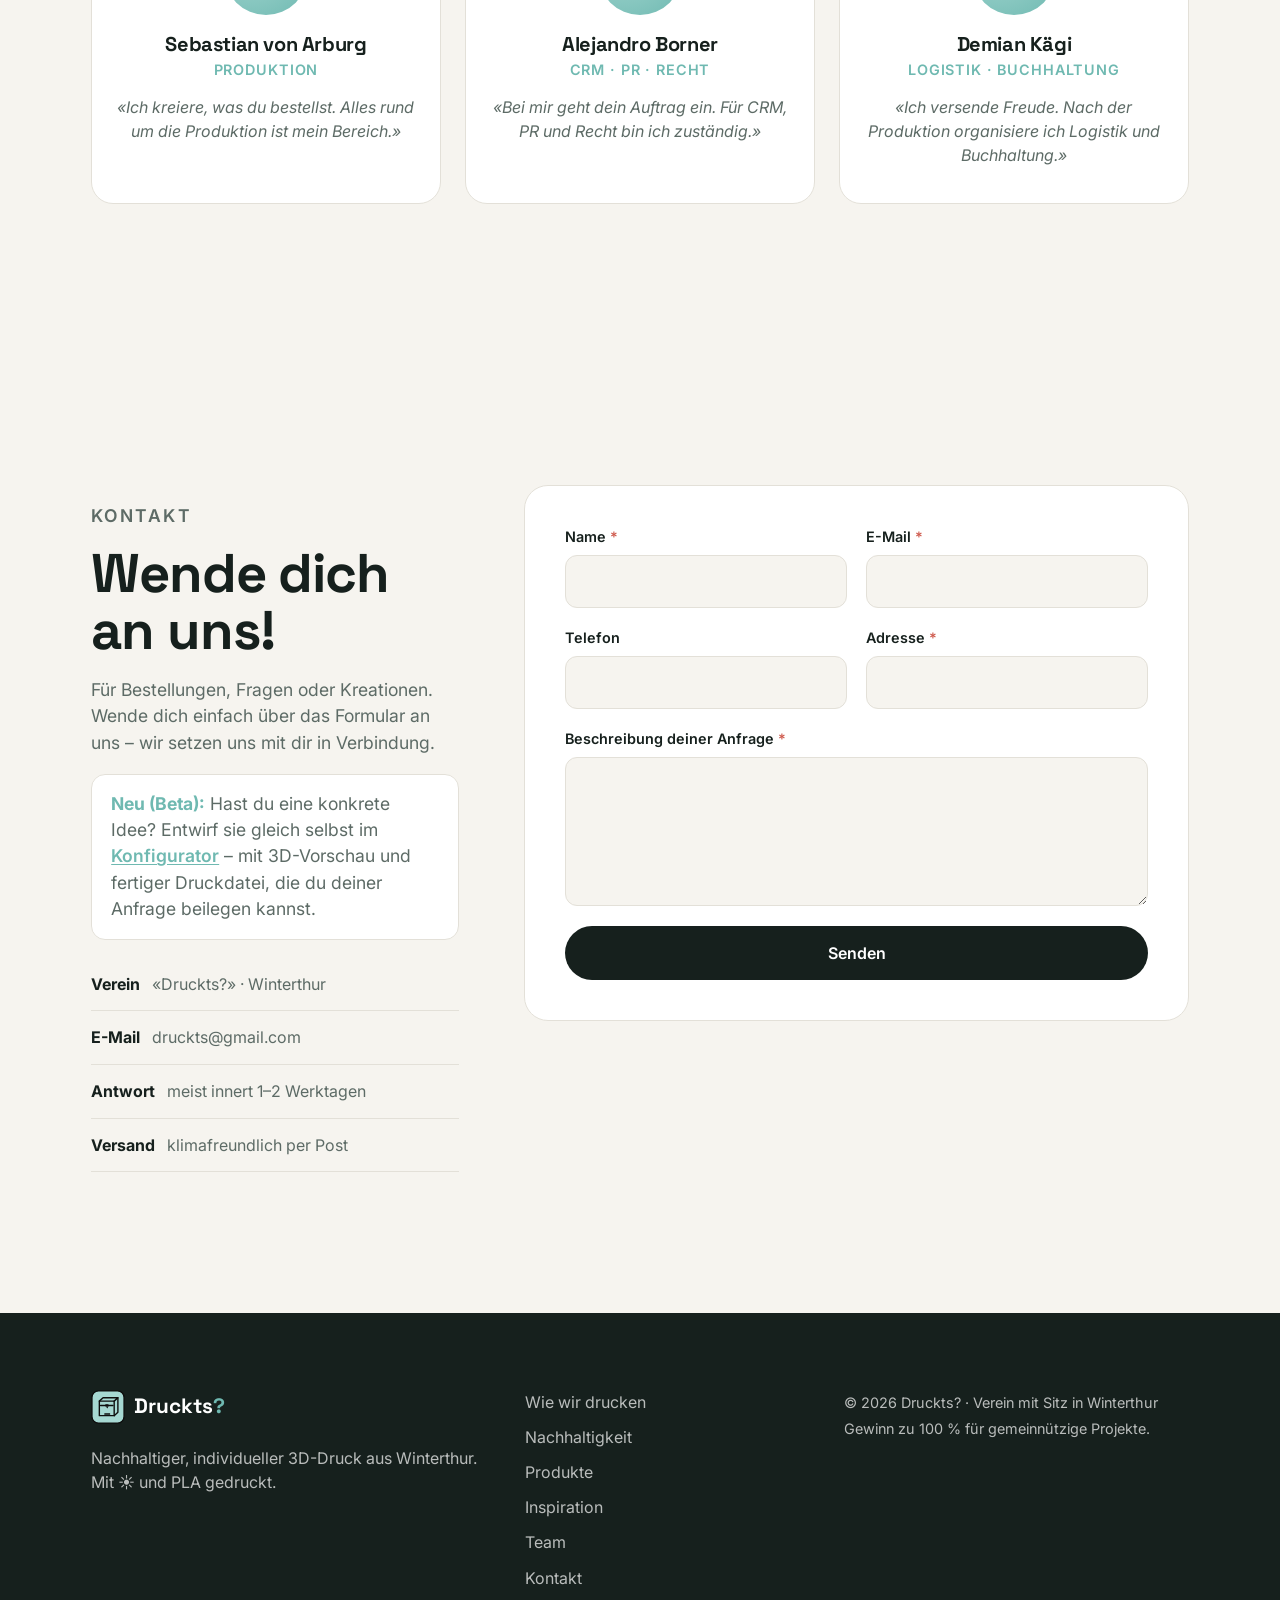
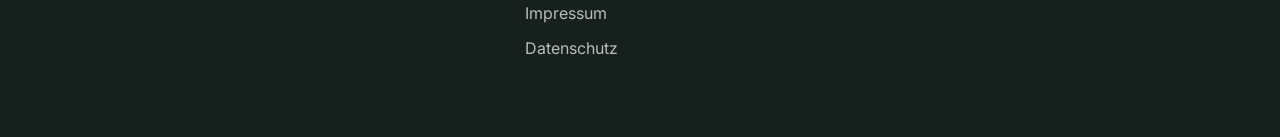
==== commit a69b22a4: "Use the printer animation on the Individuelle Produkte card Replaces the ashtray photo with a second" ====
--- a/index.html
+++ b/index.html
@@ -216,7 +216,7 @@
             </div>
           </a>
           <a class="product reveal" href="#kontakt" style="--reveal-delay:200ms">
-            <div class="product__media product__media--custom"><img src="assets/img/individuell.jpg" alt="Zwei individuelle 3D-gedruckte Dosen mit Deckel aus grauem PLA" loading="lazy" width="900" height="900"></div>
+            <div class="product__media product__media--custom"><div data-printer-sequence class="product__printer" aria-hidden="true"></div></div>
             <div class="product__body">
               <h3>Individuelle Produkte</h3>
               <p>Deine Idee, dein Werk. Wir drucken, was es noch nicht gibt.</p>
--- a/assets/css/v1.css
+++ b/assets/css/v1.css
@@ -140,6 +140,9 @@
 .product__media--custom { background: linear-gradient(150deg, #e7e3f5, #cfc6ef); }
 .product__media img { width: 100%; height: 100%; object-fit: cover; transition: transform .4s var(--ease); }
 .product:hover .product__media img { transform: scale(1.04); }
+/* "Individuelle Produkte": live printer animation instead of a photo */
+.product__media--custom { padding: 1.25rem; }
+.product__printer { width: 100%; max-width: 210px; }
 .product__body { padding: 1.5rem; }
 .product__body h3 { font-size: 1.35rem; margin-bottom: .4rem; }
 .product__body p { color: var(--muted); margin-bottom: 1rem; }
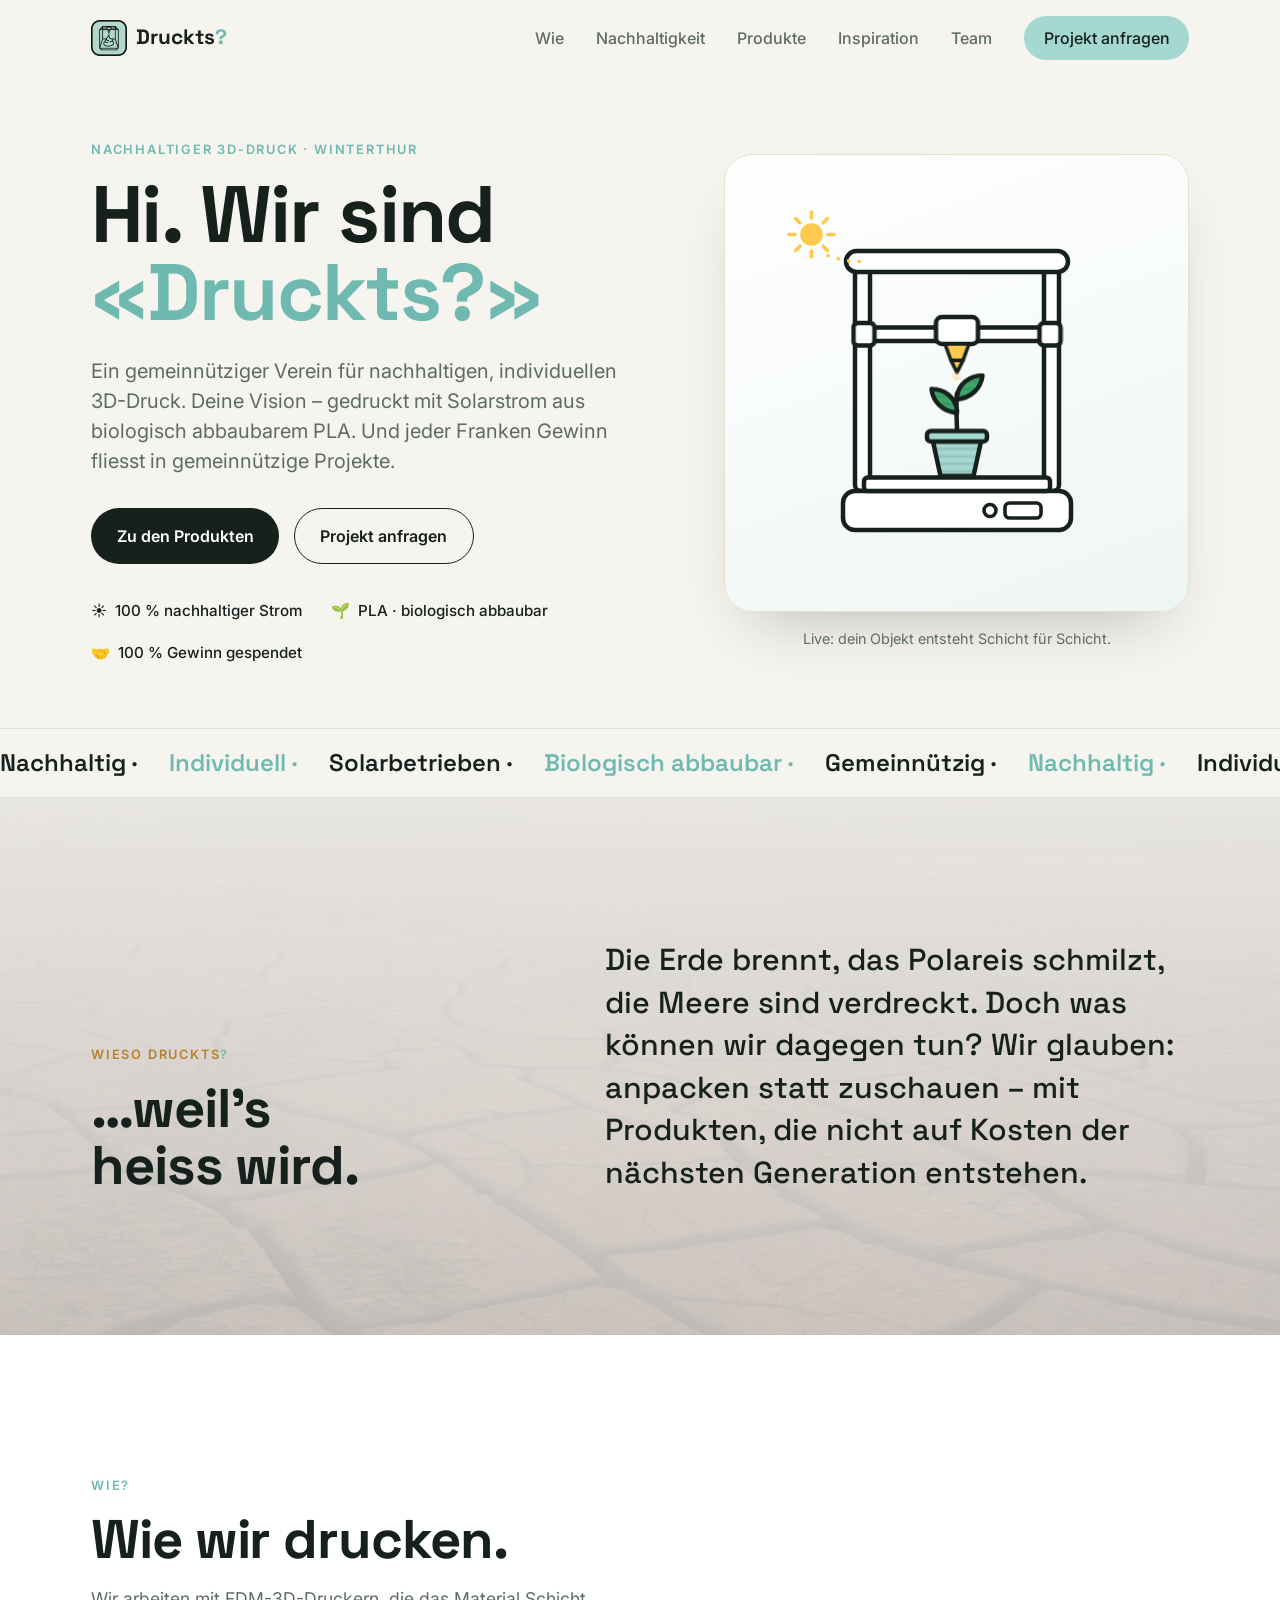
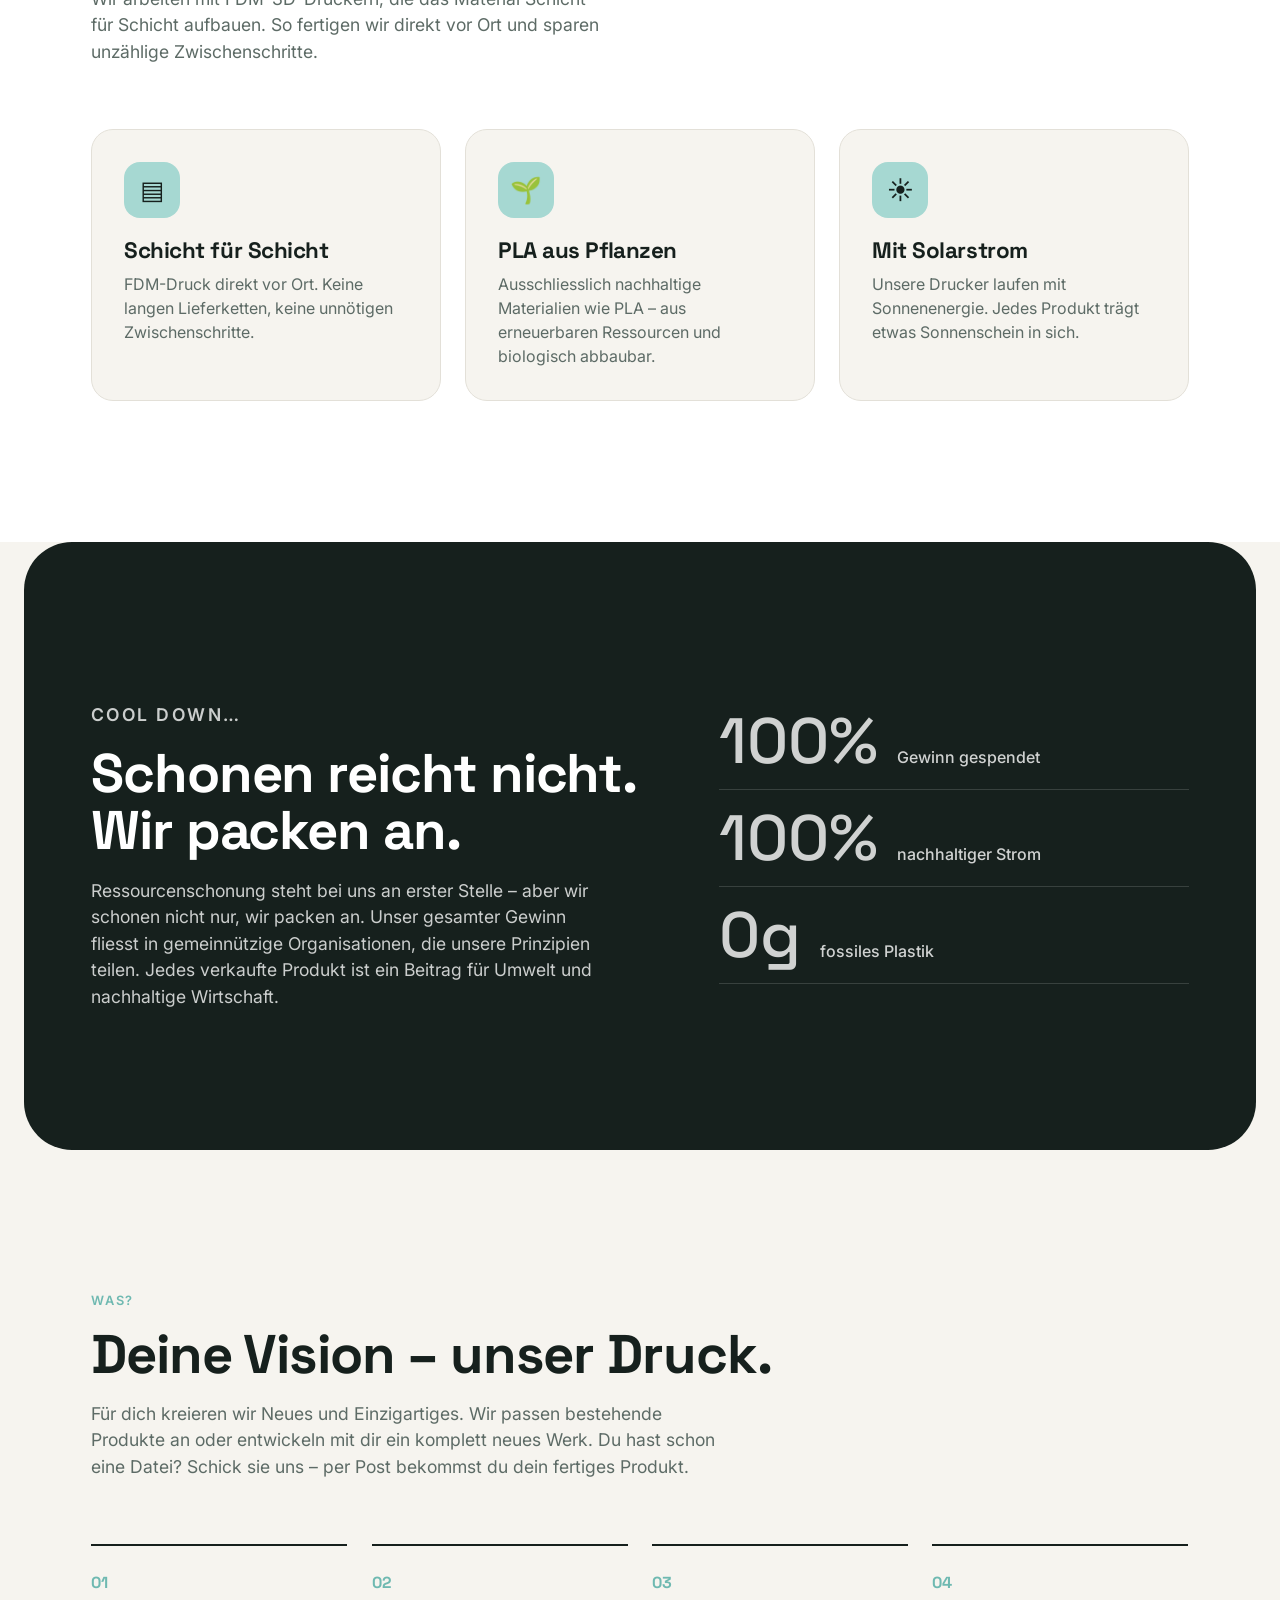
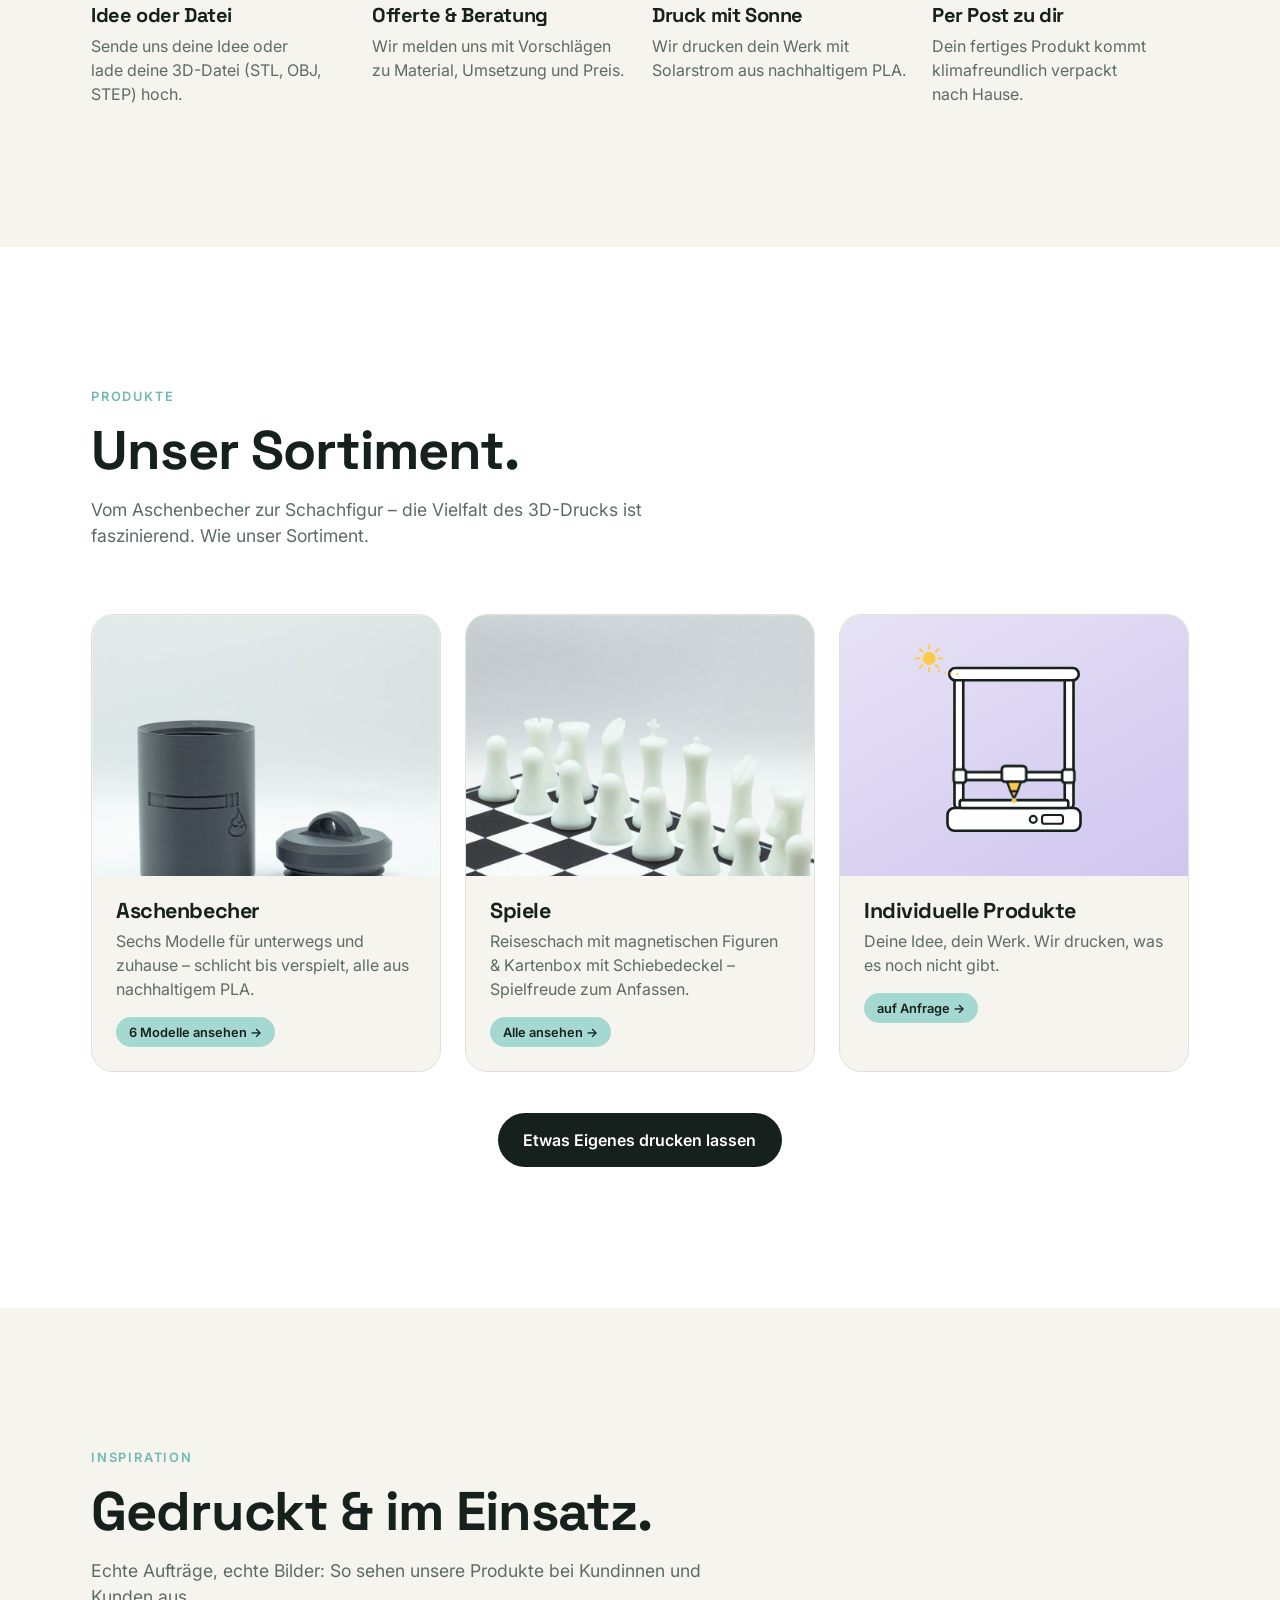
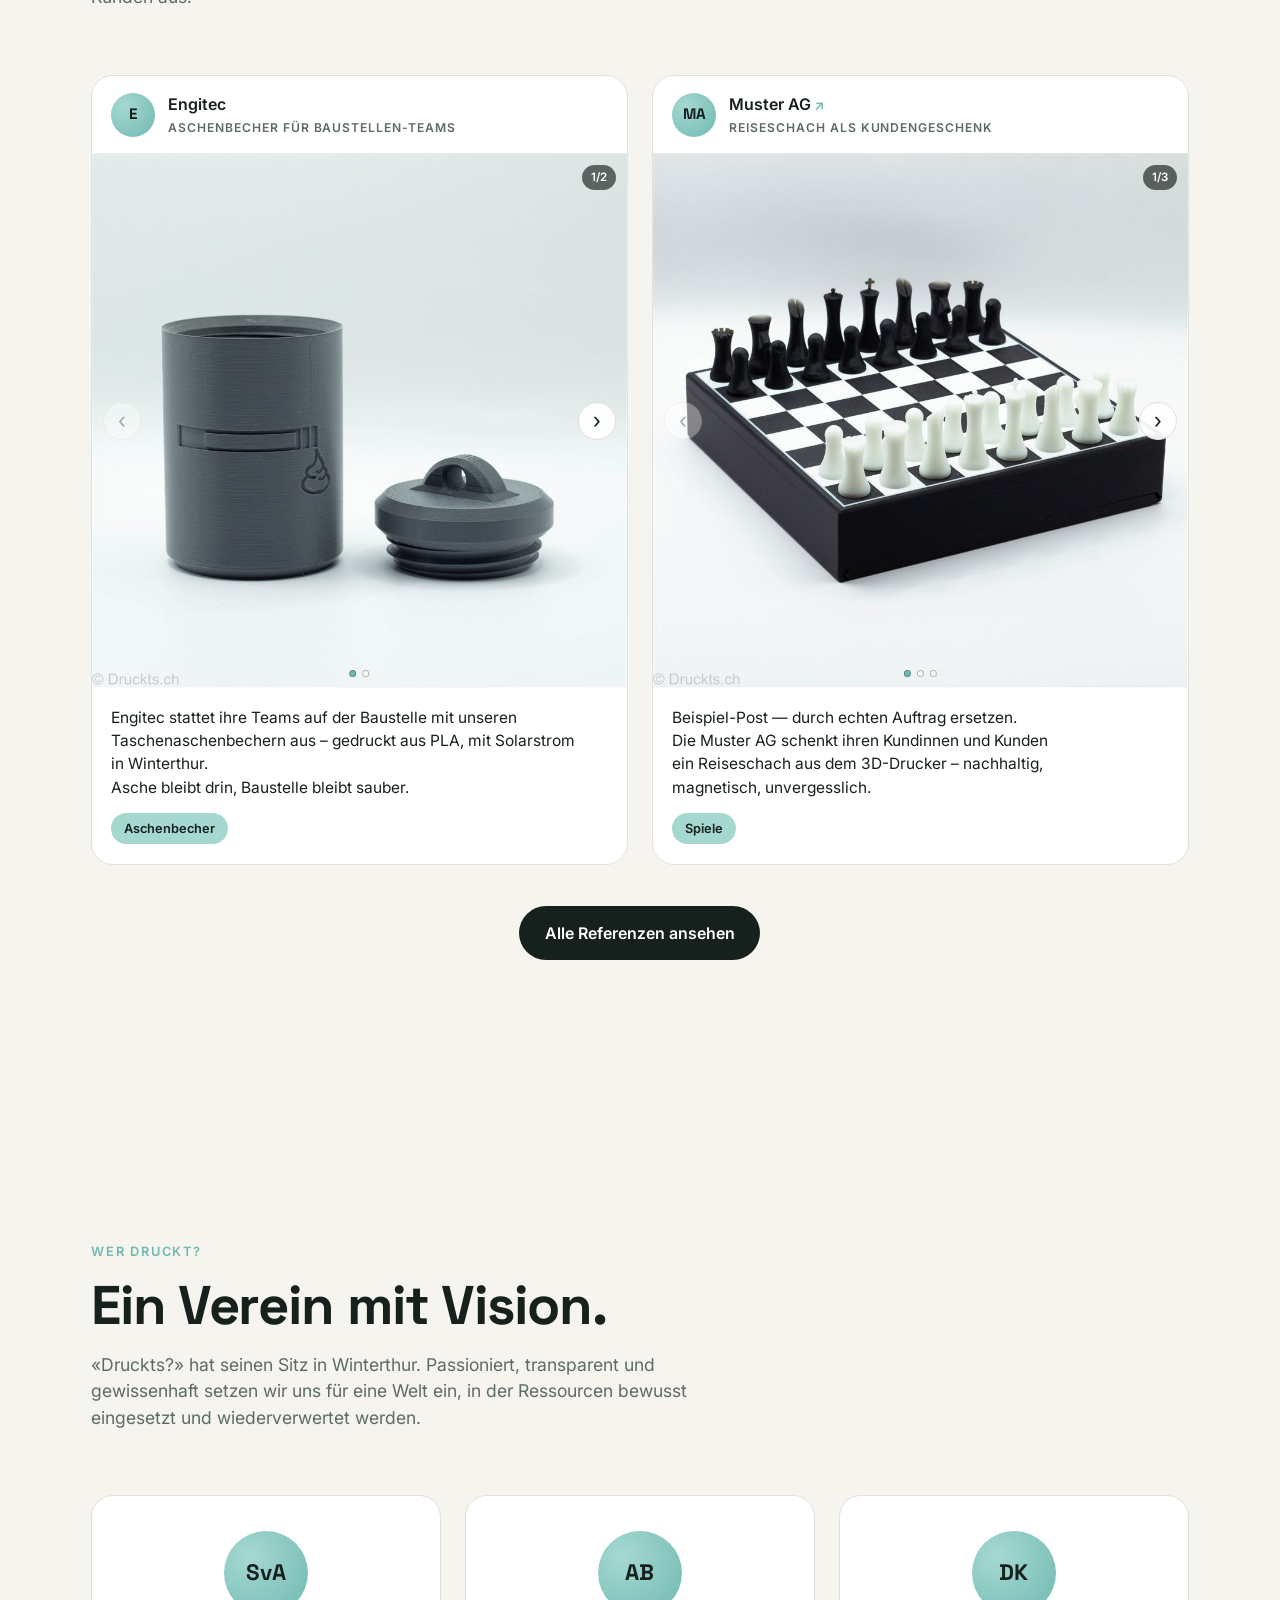
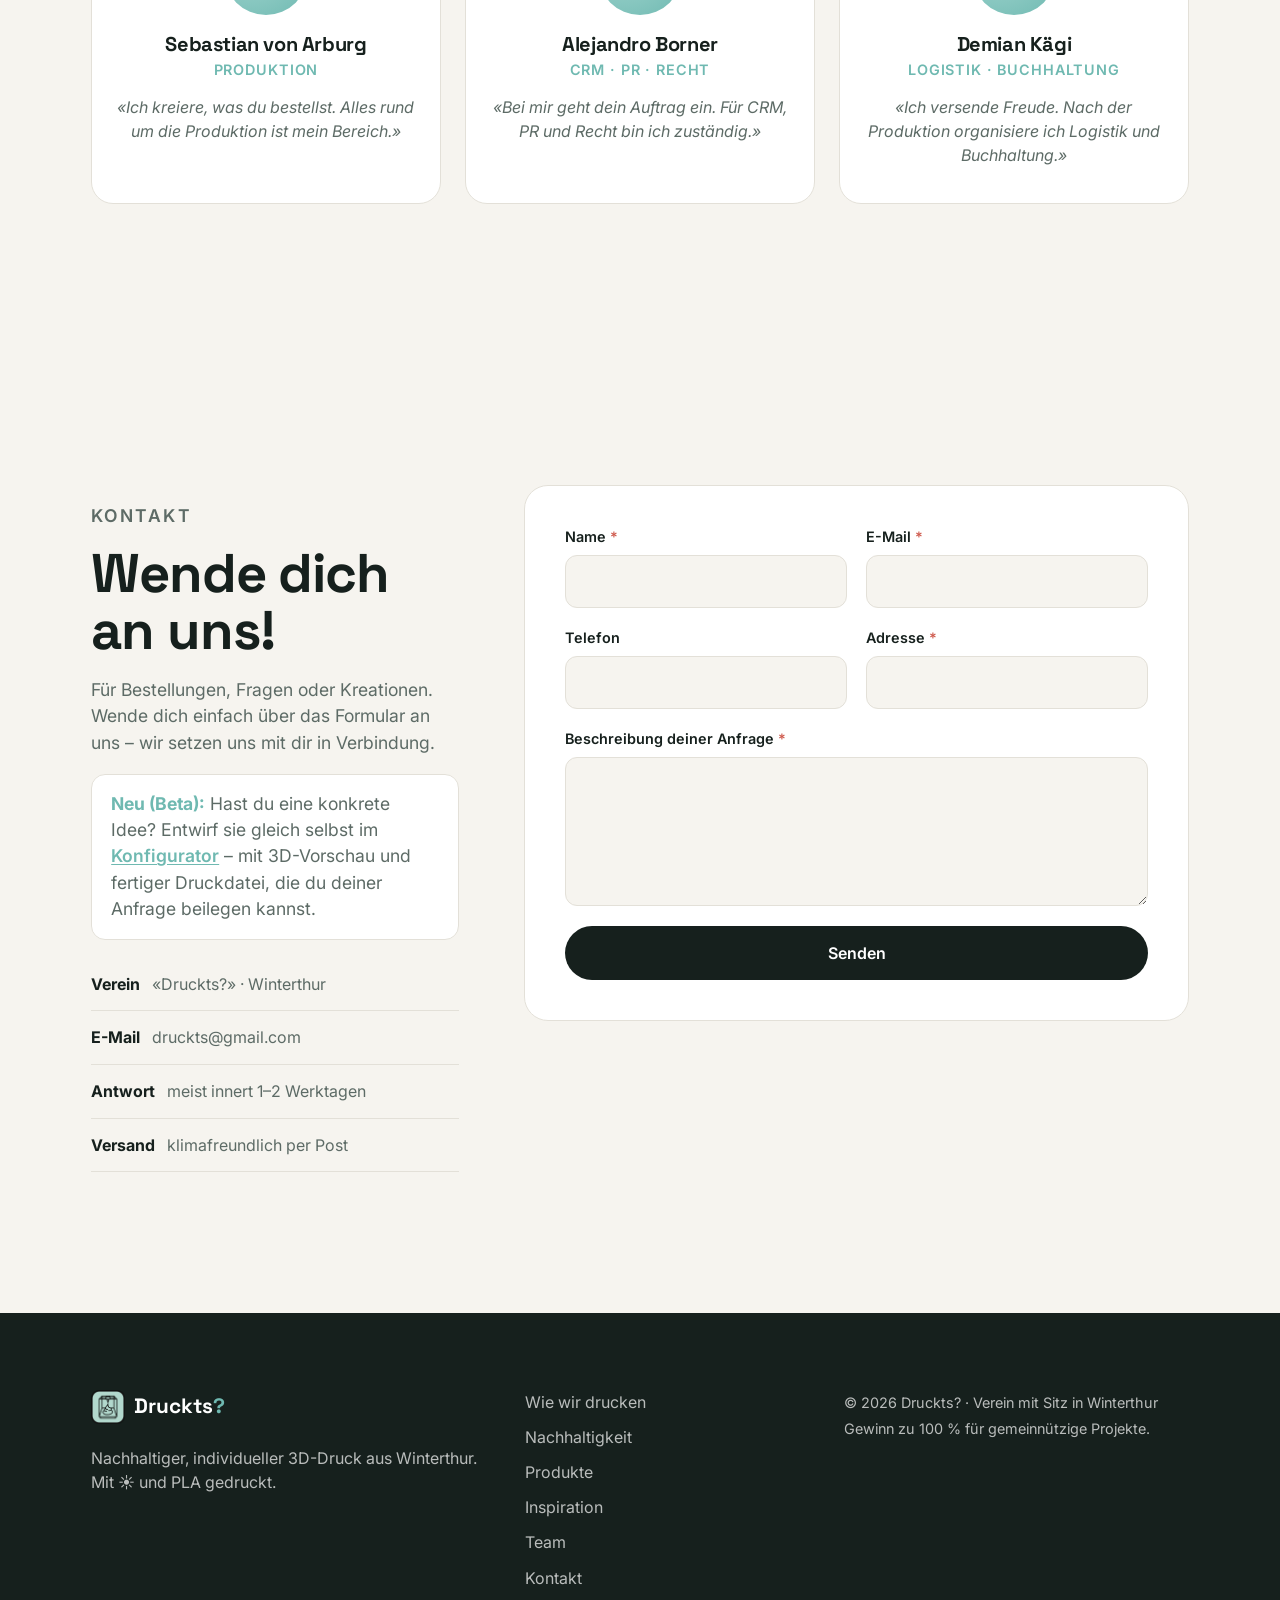
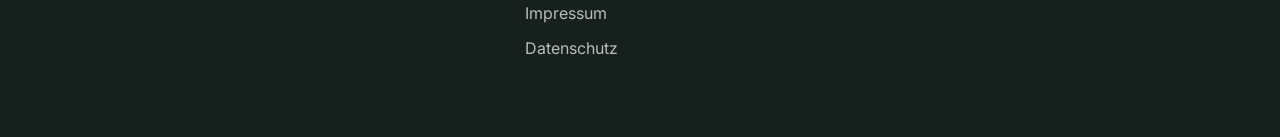
==== commit 9be2b4de: "Update header and footer logo to the new Druckts app icon Replaces the line-art favicon.svg mark in " ====
--- a/index.html
+++ b/index.html
@@ -22,7 +22,7 @@
   <header class="site-header" data-header>
     <div class="container site-header__bar">
       <a class="brand" href="#top" aria-label="Druckts? Startseite">
-        <img src="assets/svg/favicon.svg" alt="" width="36" height="36">
+        <img src="assets/img/druckts-logo.png" alt="" width="36" height="36">
         <span>Druckts<span class="brand__q">?</span></span>
       </a>
 
@@ -340,7 +340,7 @@
     <div class="container site-footer__grid">
       <div class="site-footer__brand">
         <a class="brand brand--light" href="#top">
-          <img src="assets/svg/favicon.svg" alt="" width="34" height="34">
+          <img src="assets/img/druckts-logo.png" alt="" width="34" height="34">
           <span>Druckts<span class="brand__q">?</span></span>
         </a>
         <p>Nachhaltiger, individueller 3D-Druck aus Winterthur. Mit ☀️ und PLA gedruckt.</p>
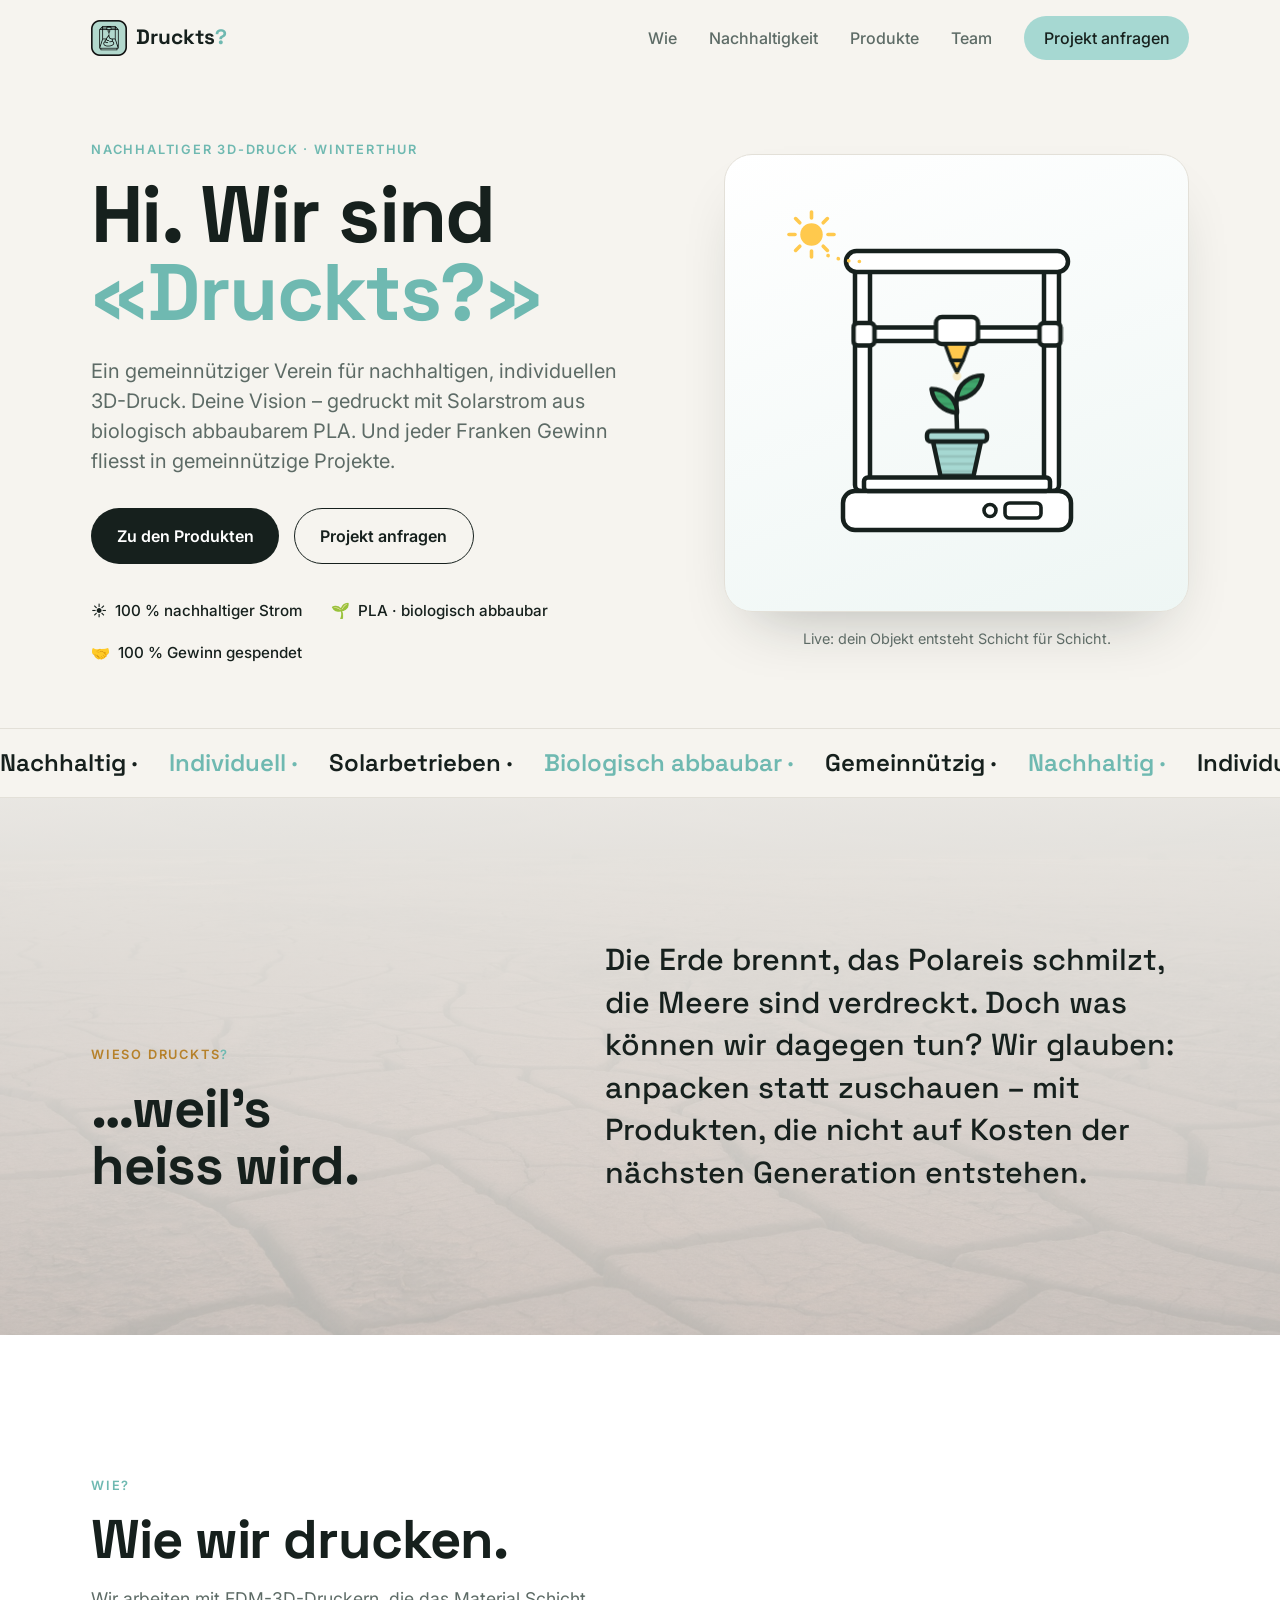
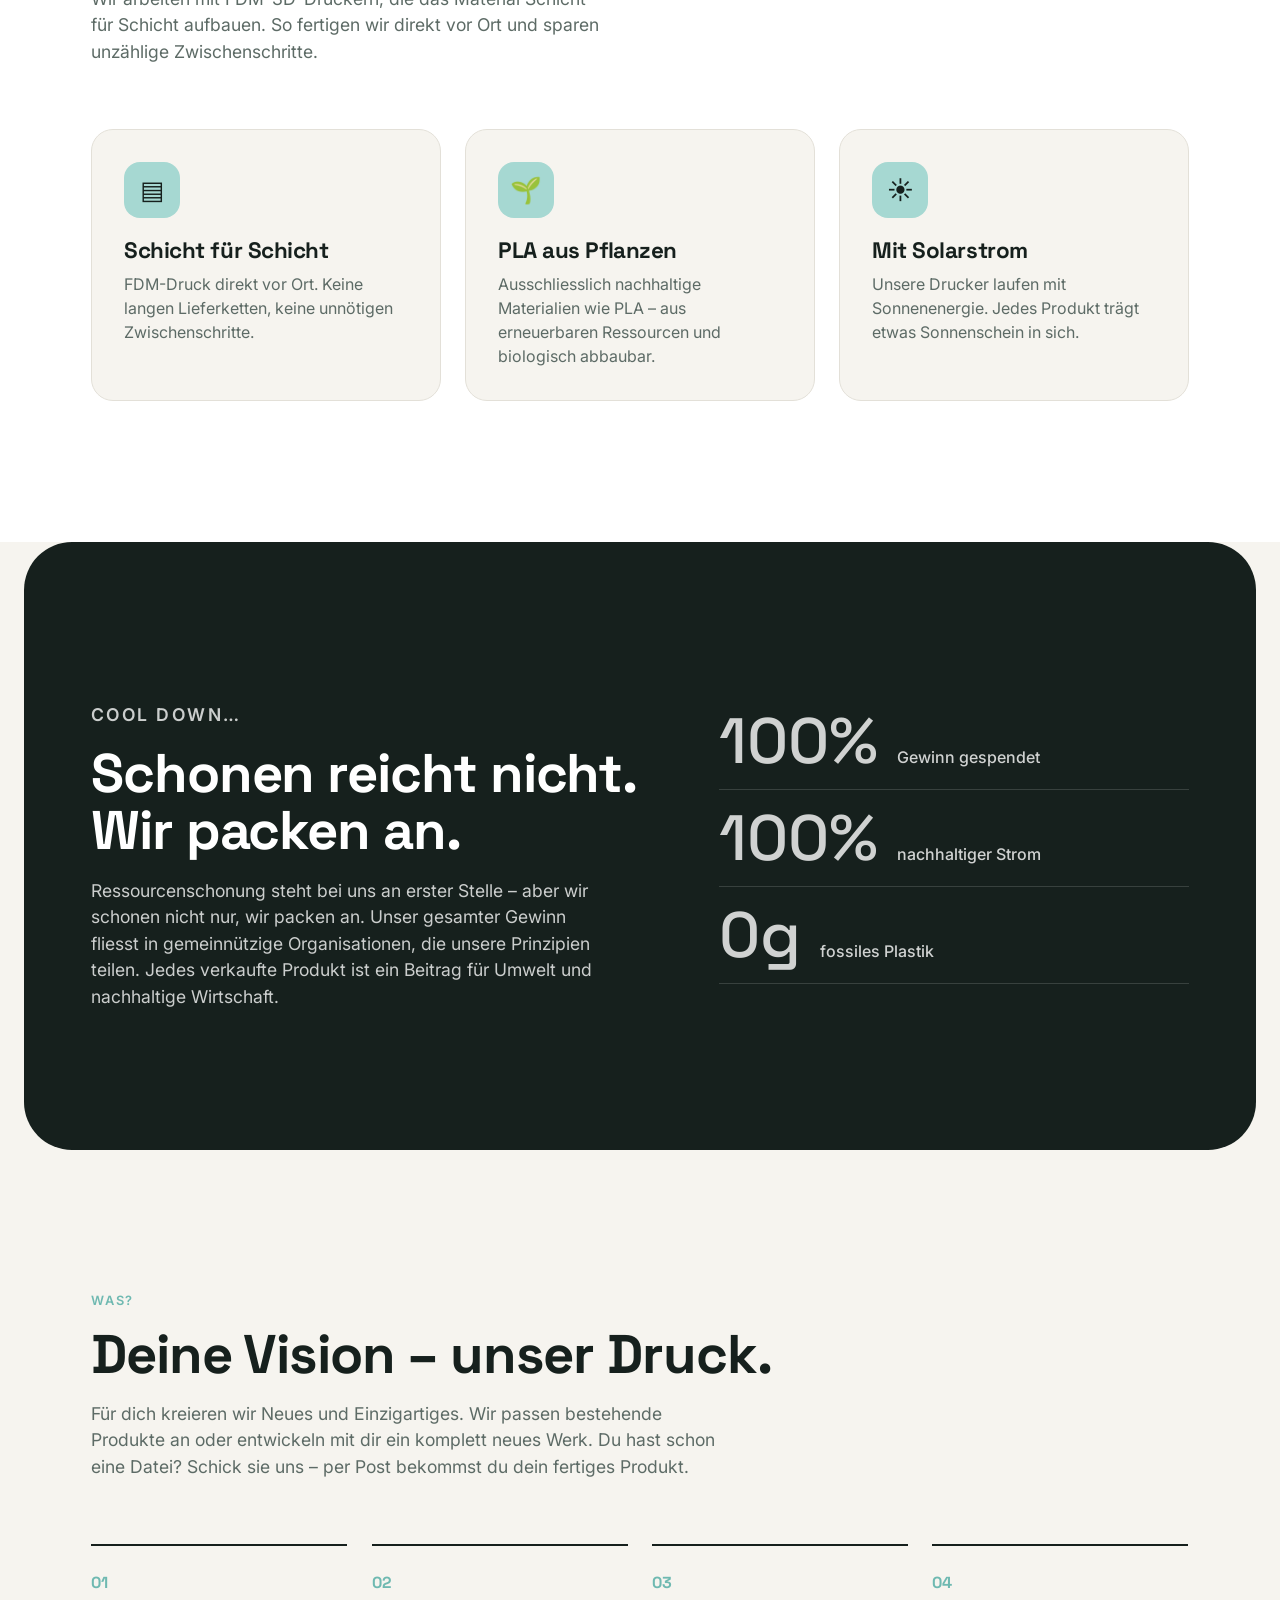
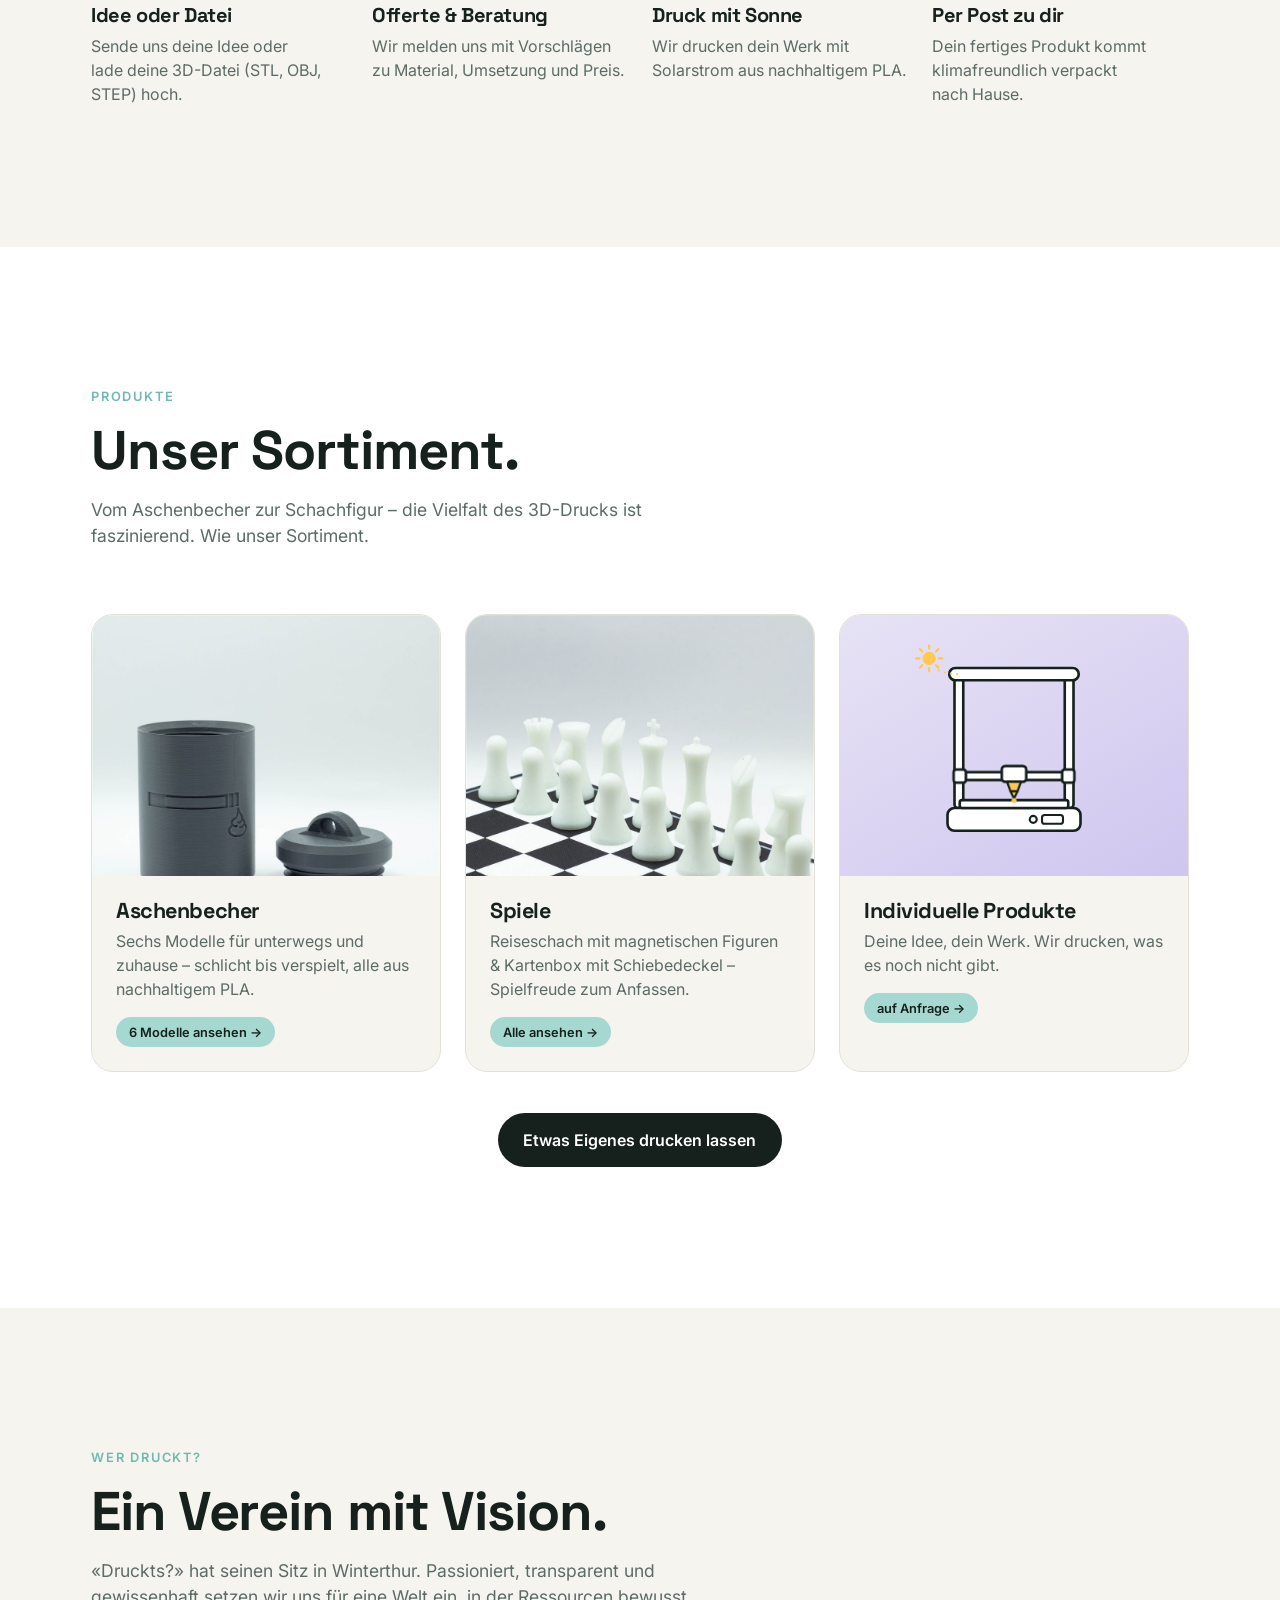
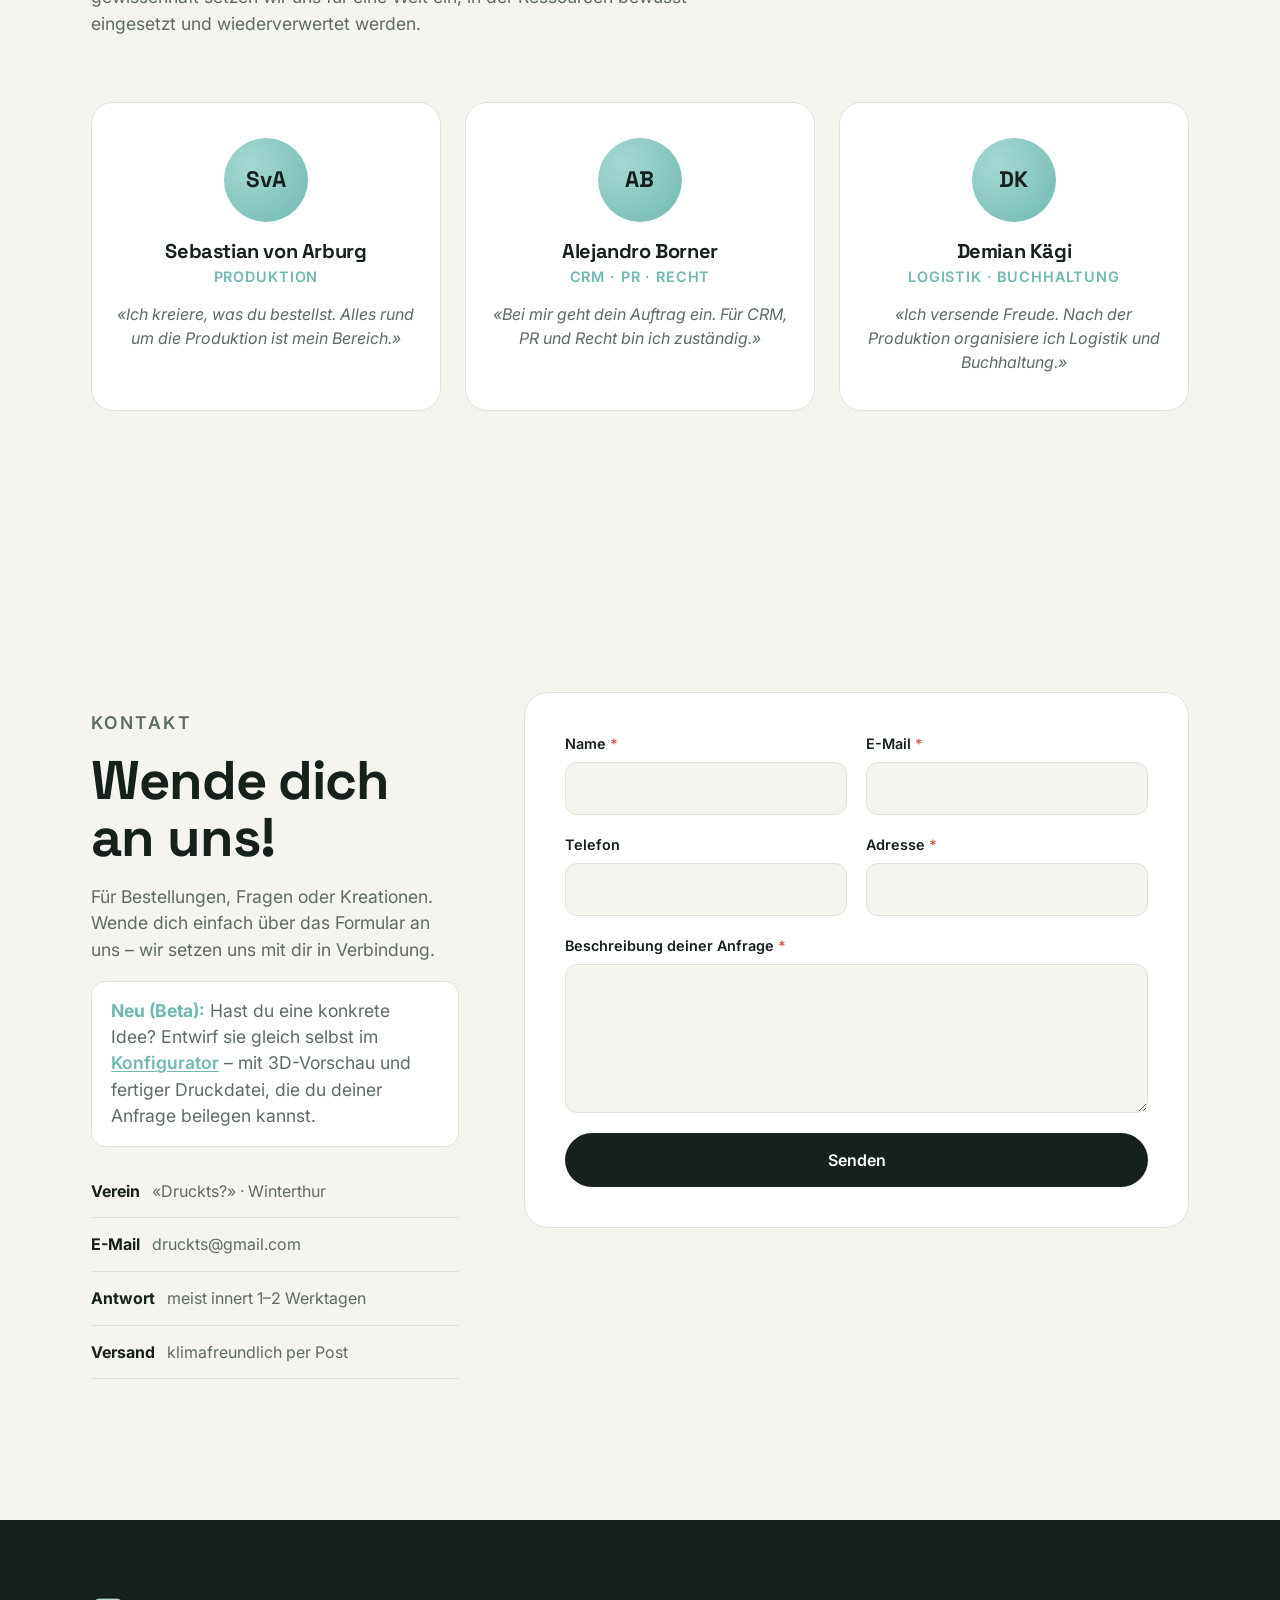
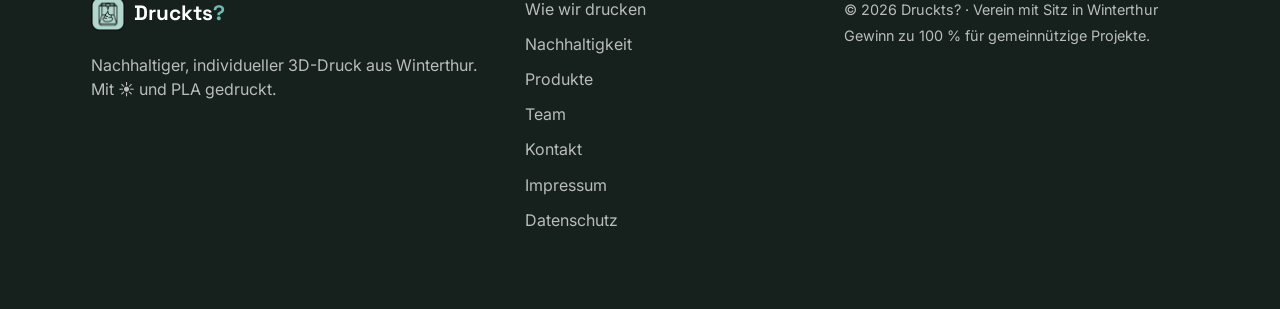
==== commit 07b62b6e: "Take the Inspiration gallery offline until companies consent Per request, the reference gallery stay" ====
--- a/index.html
+++ b/index.html
@@ -5,7 +5,7 @@
   <meta name="viewport" content="width=device-width, initial-scale=1">
   <title>Druckts? — Nachhaltiger 3D-Druck aus Winterthur</title>
   <meta name="description" content="Druckts? ist ein gemeinnütziger Verein für nachhaltigen, individuellen 3D-Druck. Gedruckt mit Solarstrom aus biologisch abbaubarem PLA – der ganze Gewinn fliesst in gemeinnützige Projekte.">
-  <link rel="icon" href="assets/svg/favicon.svg" type="image/svg+xml">
+  <link rel="icon" type="image/png" href="assets/img/druckts-logo.png">
   <meta name="theme-color" content="#A6D8D2">
 
   <link rel="preconnect" href="https://fonts.googleapis.com">
@@ -29,9 +29,7 @@
       <nav class="nav" data-nav aria-label="Hauptnavigation">
         <a href="#wie">Wie</a>
         <a href="#nachhaltigkeit">Nachhaltigkeit</a>
-        <a href="#produkte">Produkte</a>
-        <a href="inspiration.html">Inspiration</a>
-        <a href="#team">Team</a>
+        <a href="#produkte">Produkte</a>        <a href="#team">Team</a>
         <a class="nav__cta" href="#kontakt">Projekt anfragen</a>
       </nav>
 
@@ -230,23 +228,11 @@
       </div>
     </section>
 
-    <!-- ============ Inspiration (Teaser) ============ -->
-    <section class="inspiration" id="inspiration">
-      <div class="container">
-        <div class="section-head reveal">
-          <p class="eyebrow">Inspiration</p>
-          <h2 class="section-title">Gedruckt & im Einsatz.</h2>
-          <p class="section-intro">
-            Echte Aufträge, echte Bilder: So sehen unsere Produkte bei Kundinnen
-            und Kunden aus.
-          </p>
-        </div>
-        <div class="inspiration__grid" data-posts data-limit="2" data-fallback="hide"></div>
-        <div class="inspiration__cta reveal">
-          <a class="btn btn--solid" href="inspiration.html">Alle Referenzen ansehen</a>
-        </div>
-      </div>
-    </section>
+    <!-- Inspiration (Teaser) — vorübergehend offline bis Firmen-Einwilligung
+         + Fotos vorliegen. Zum Reaktivieren: diesen Block + die Inspiration-
+         Nav-Links wiederherstellen und die Netlify-Sperre entfernen (siehe
+         ANLEITUNG-POSTS.md). Dateien (inspiration.html, posts.js, posts.json)
+         bleiben im Projekt. -->
 
     <!-- ============ Team ============ -->
     <section class="team" id="team">
@@ -348,9 +334,7 @@
       <nav class="site-footer__nav" aria-label="Footer">
         <a href="#wie">Wie wir drucken</a>
         <a href="#nachhaltigkeit">Nachhaltigkeit</a>
-        <a href="#produkte">Produkte</a>
-        <a href="inspiration.html">Inspiration</a>
-        <a href="#team">Team</a>
+        <a href="#produkte">Produkte</a>        <a href="#team">Team</a>
         <a href="#kontakt">Kontakt</a>
         <a href="impressum.html">Impressum</a>
         <a href="datenschutz.html">Datenschutz</a>
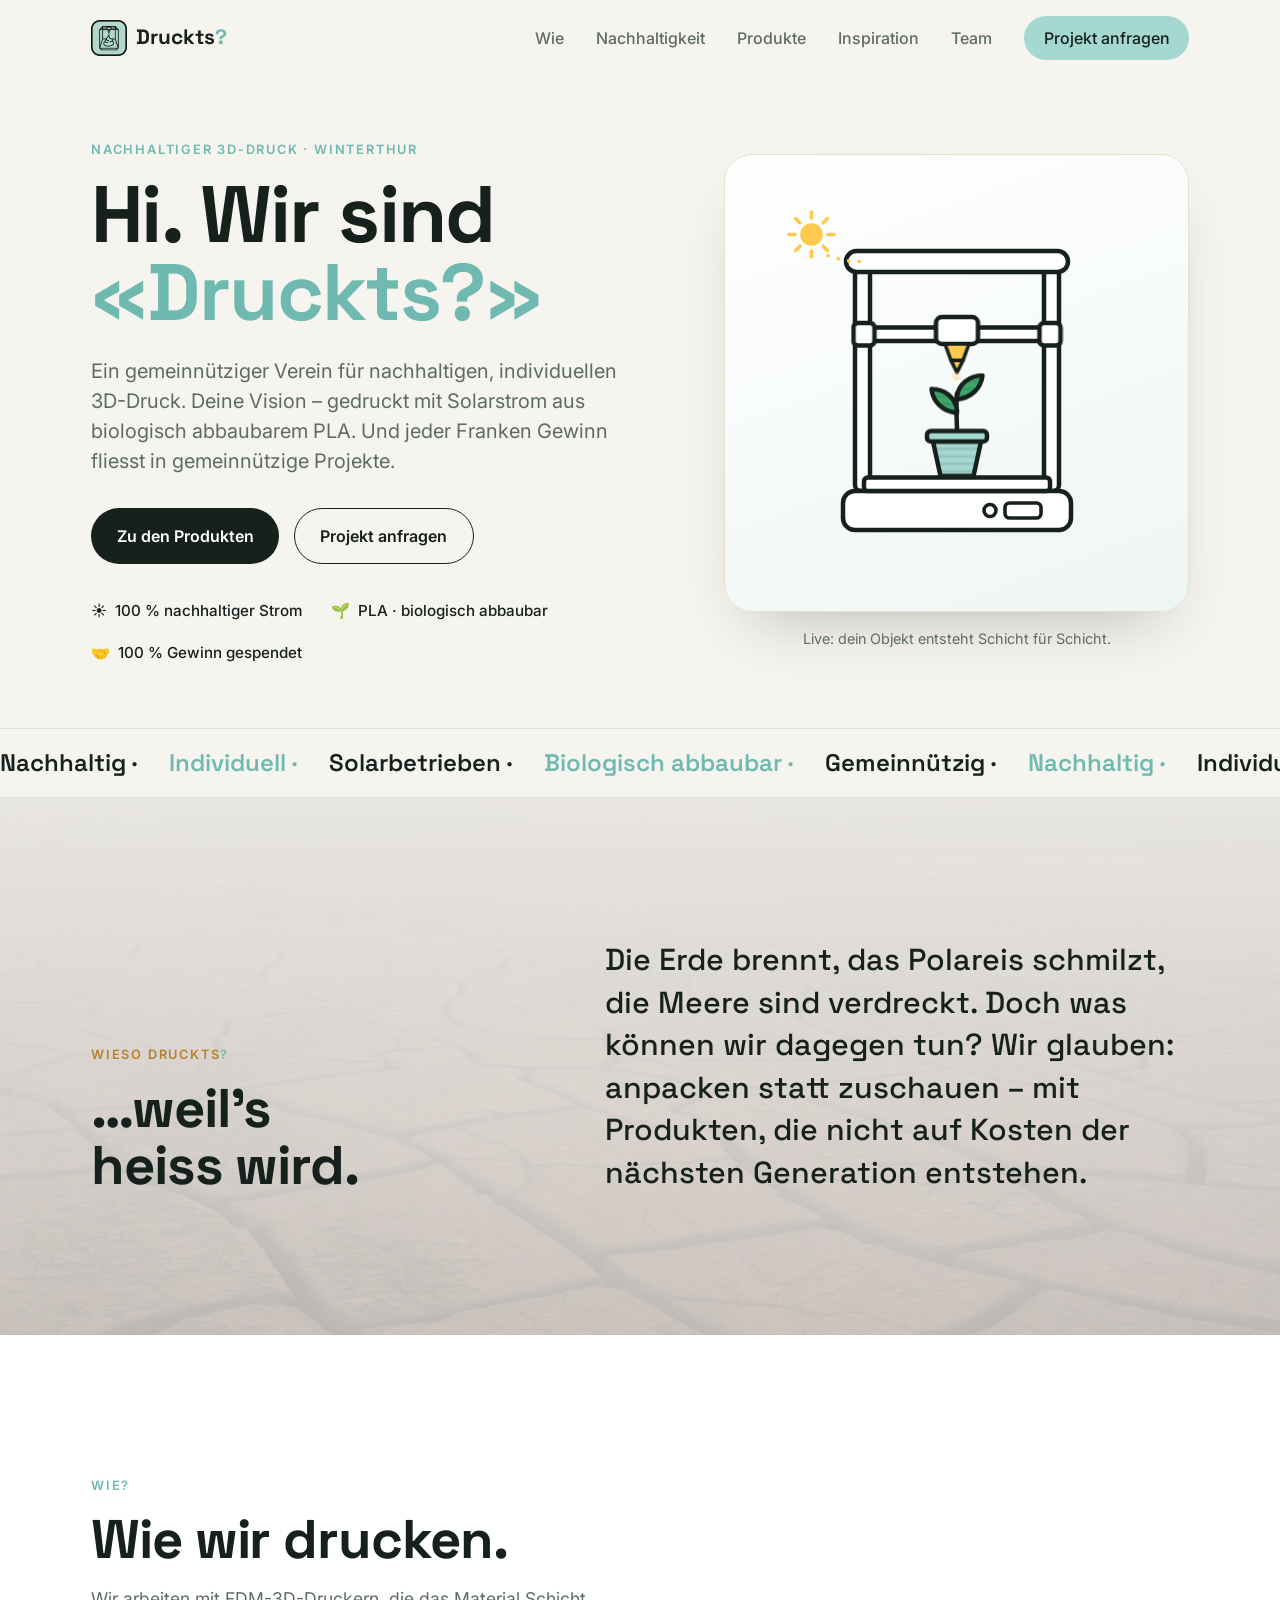
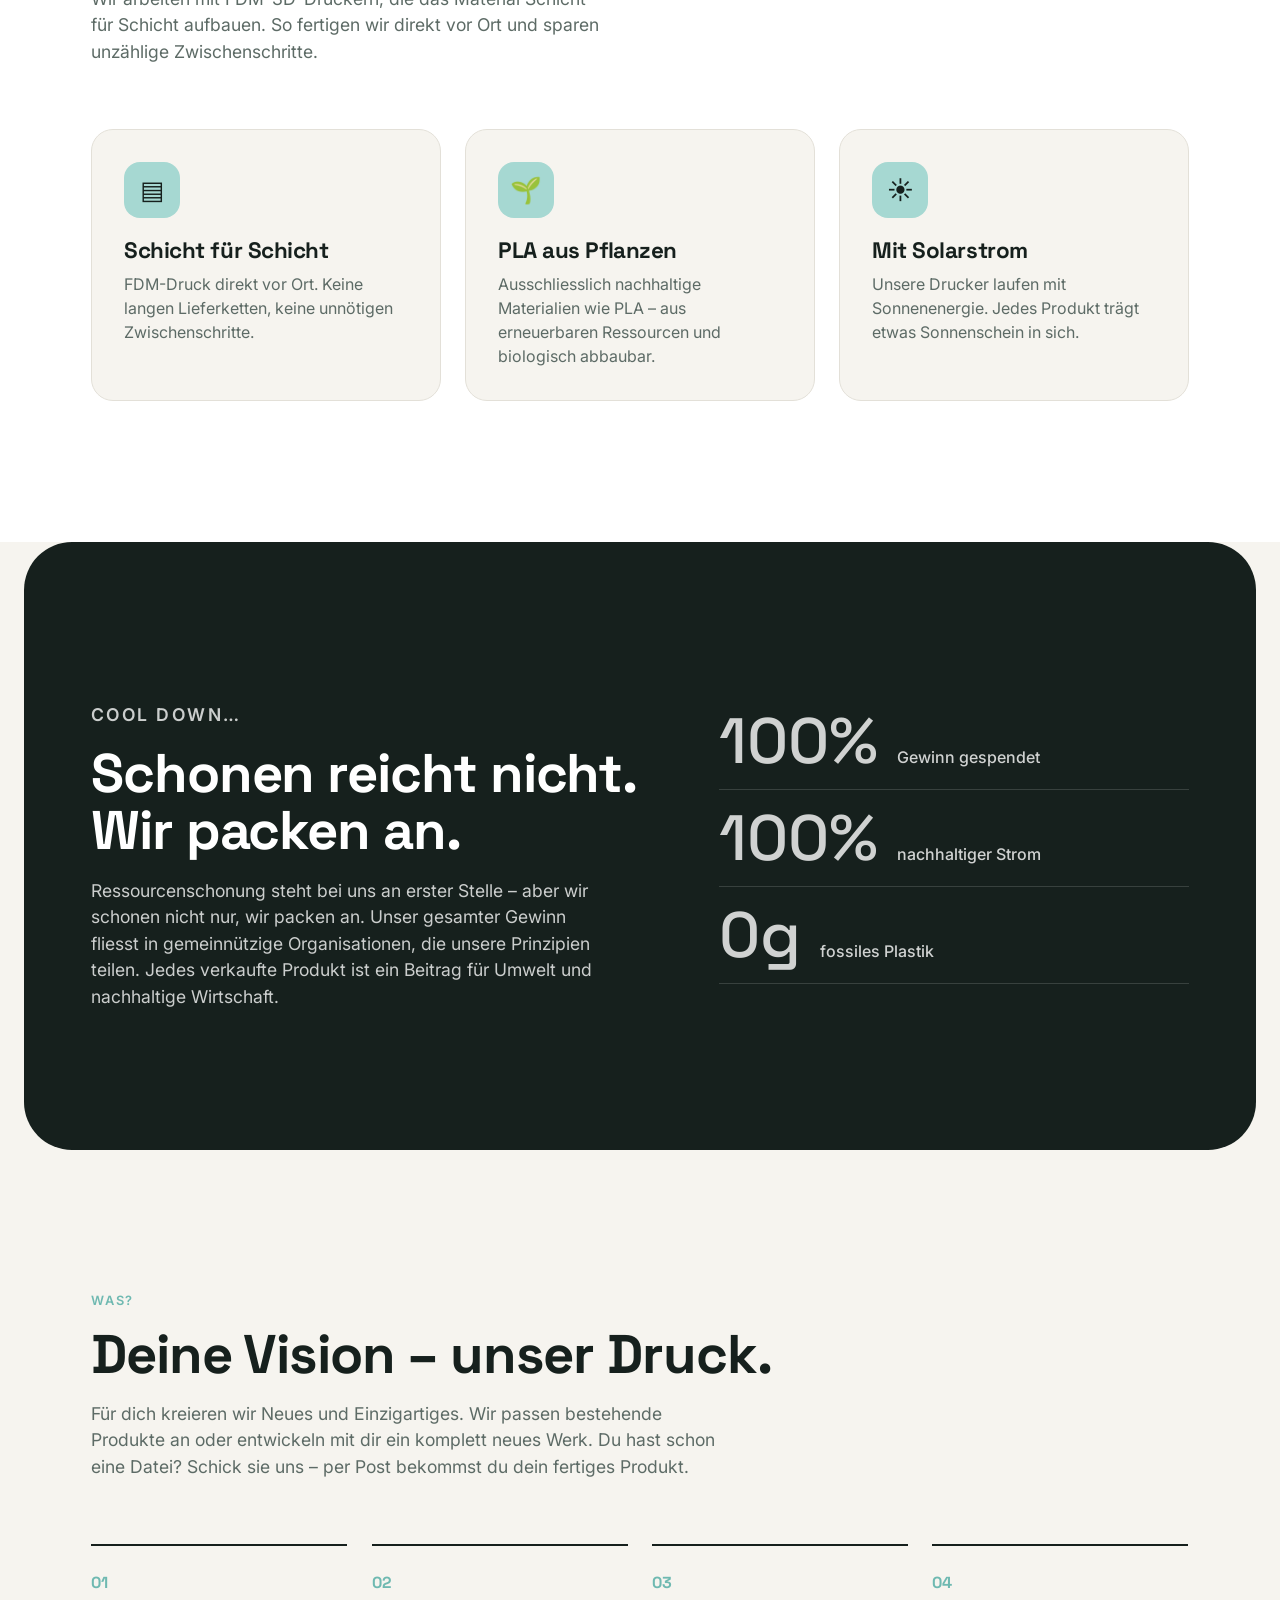
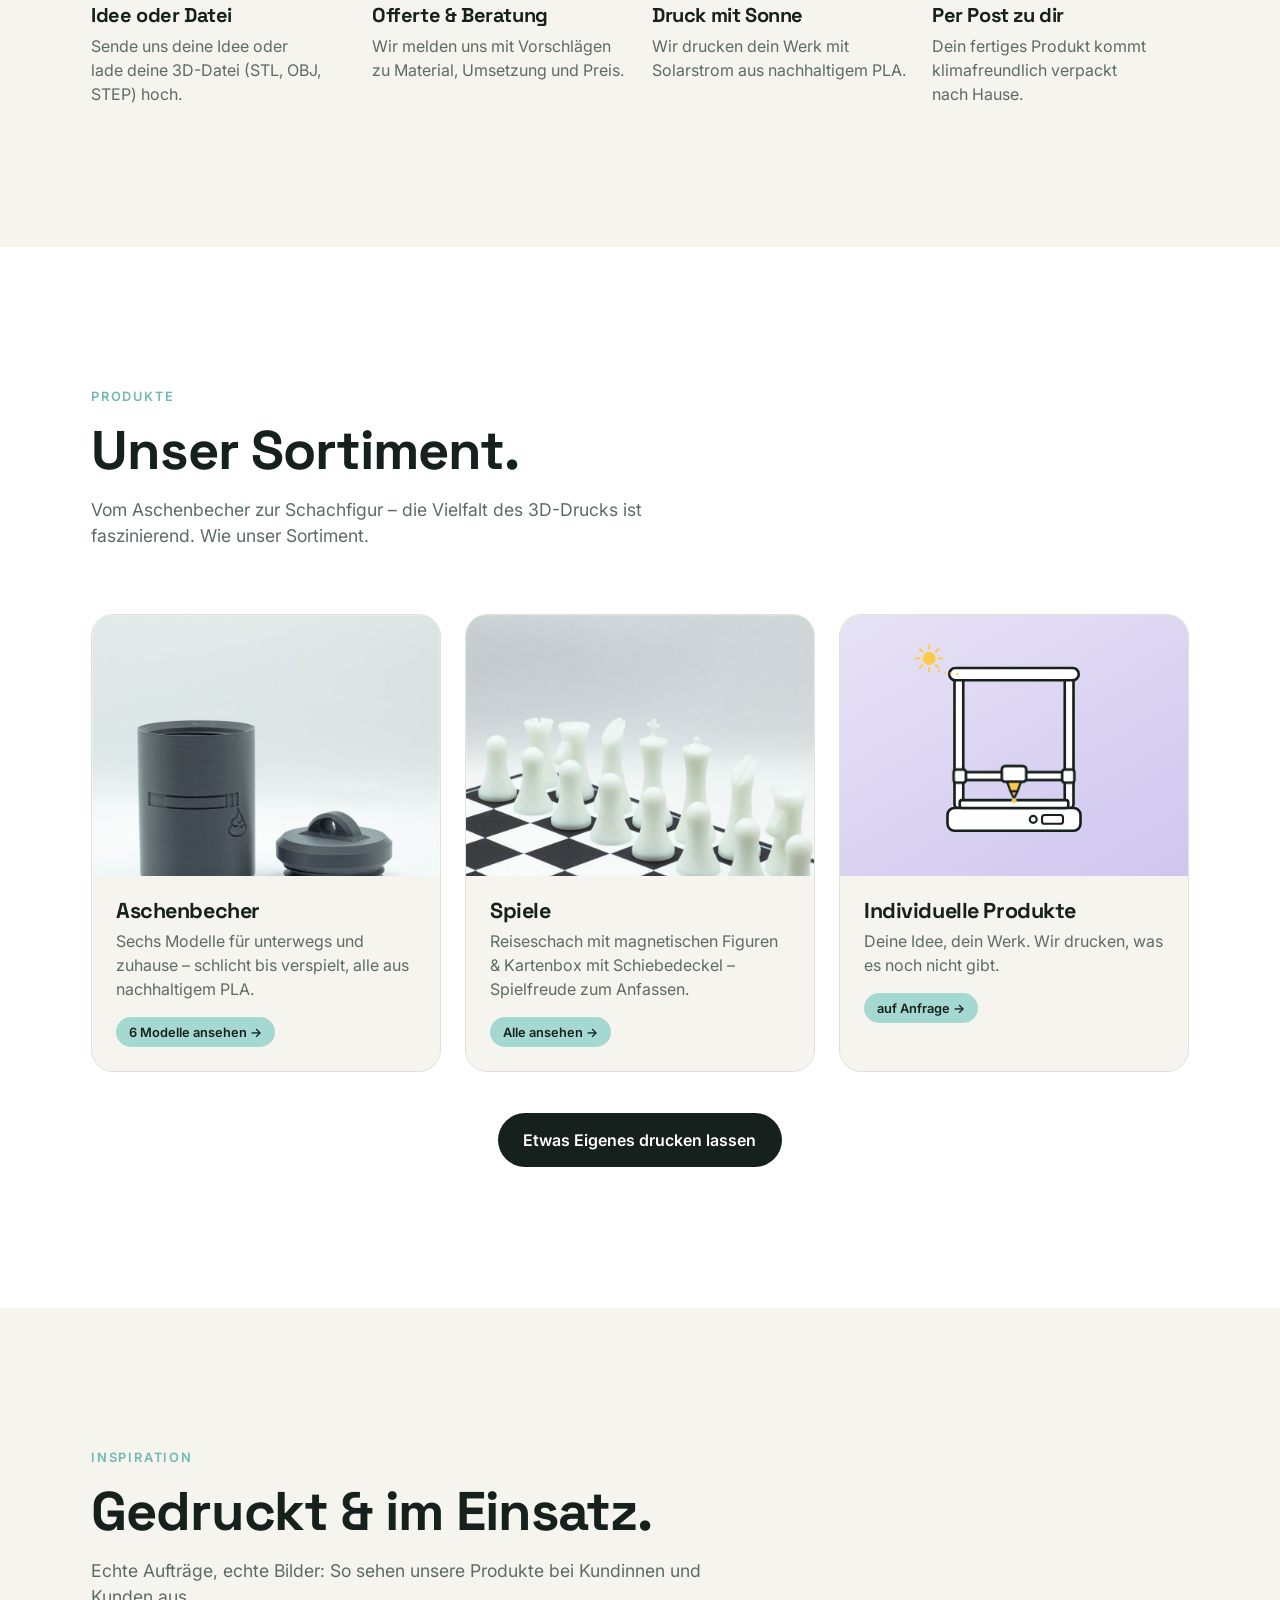
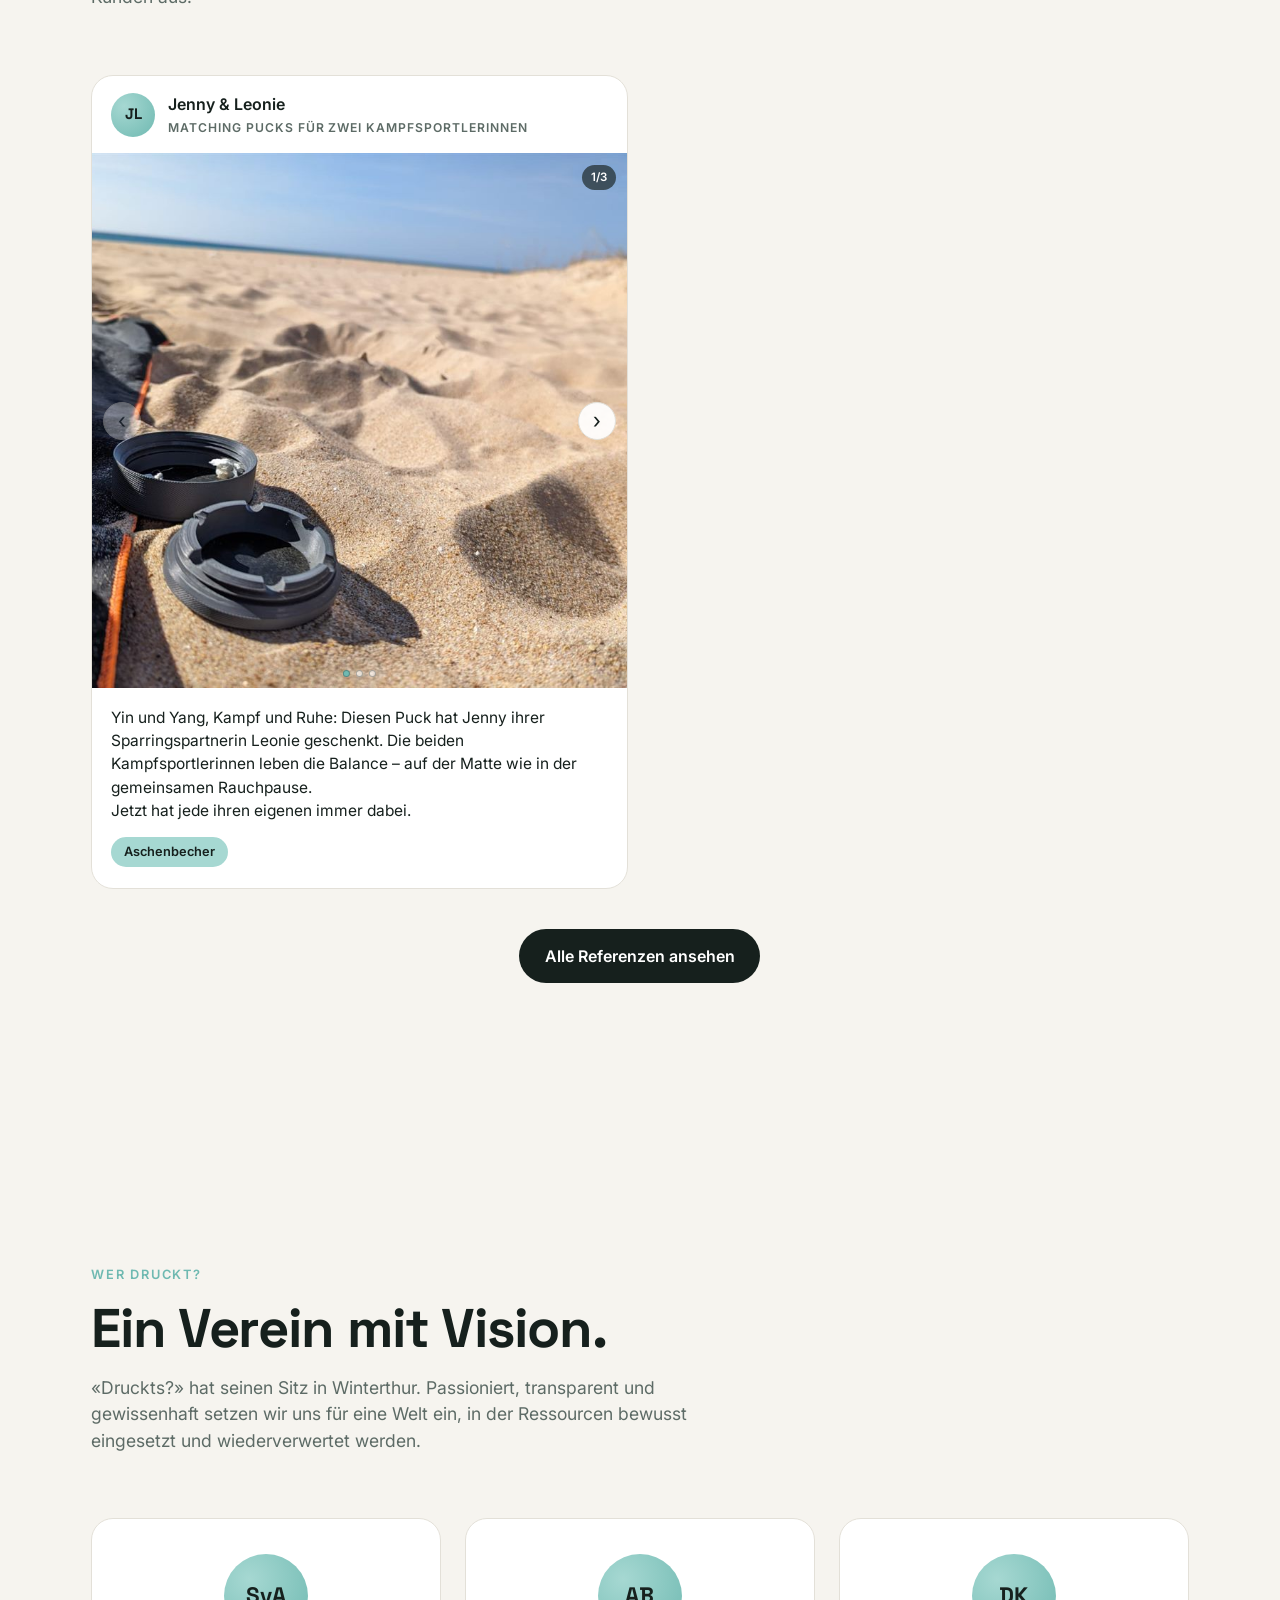
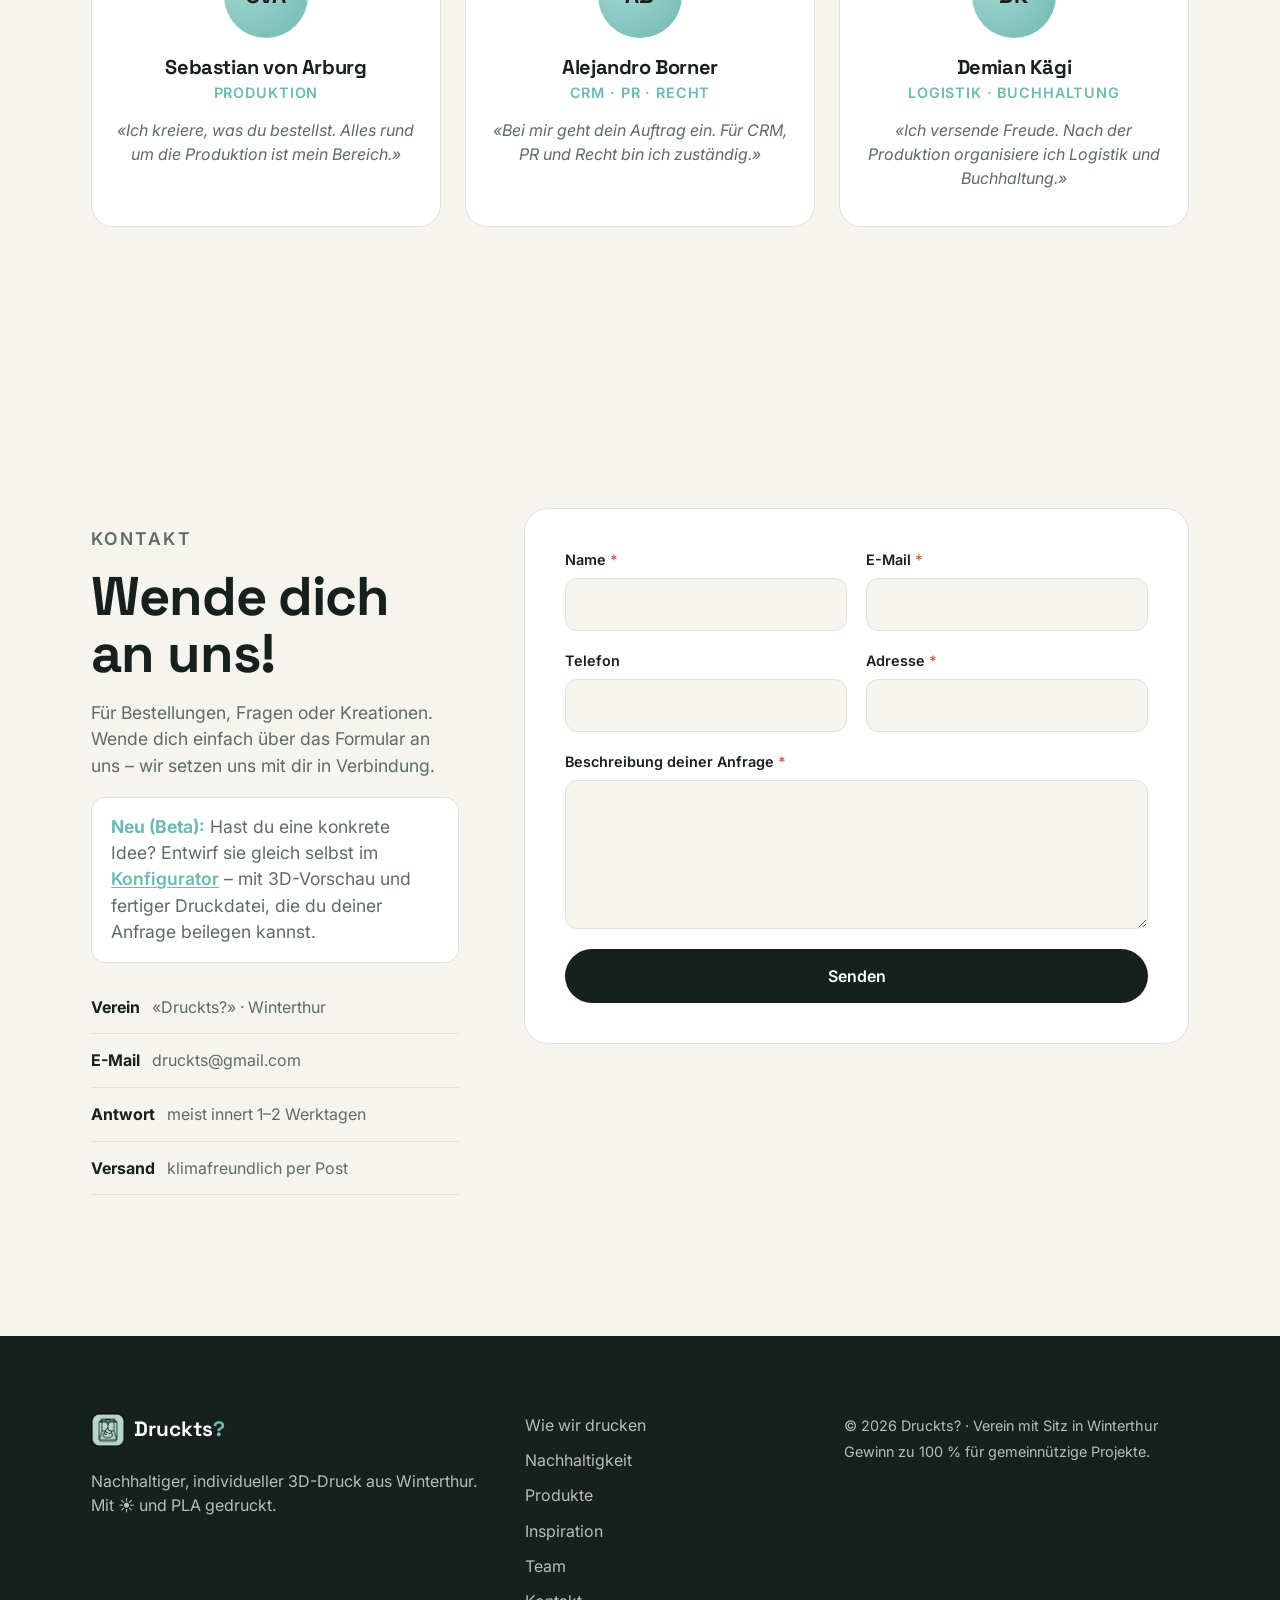
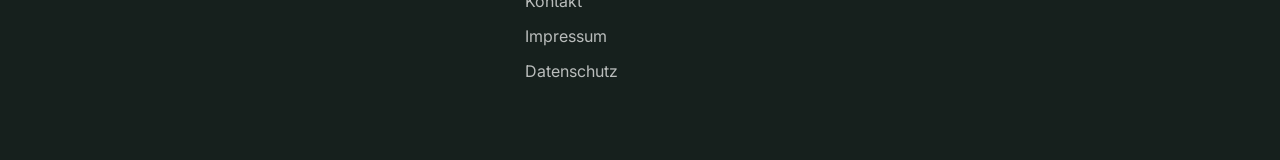
==== commit 8005e248: "Publish Inspiration gallery with the consented Jenny & Leonie post Jenny & Leonie confirmed their po" ====
--- a/index.html
+++ b/index.html
@@ -29,7 +29,9 @@
       <nav class="nav" data-nav aria-label="Hauptnavigation">
         <a href="#wie">Wie</a>
         <a href="#nachhaltigkeit">Nachhaltigkeit</a>
-        <a href="#produkte">Produkte</a>        <a href="#team">Team</a>
+        <a href="#produkte">Produkte</a>
+        <a href="inspiration.html">Inspiration</a>
+        <a href="#team">Team</a>
         <a class="nav__cta" href="#kontakt">Projekt anfragen</a>
       </nav>
 
@@ -228,11 +230,23 @@
       </div>
     </section>
 
-    <!-- Inspiration (Teaser) — vorübergehend offline bis Firmen-Einwilligung
-         + Fotos vorliegen. Zum Reaktivieren: diesen Block + die Inspiration-
-         Nav-Links wiederherstellen und die Netlify-Sperre entfernen (siehe
-         ANLEITUNG-POSTS.md). Dateien (inspiration.html, posts.js, posts.json)
-         bleiben im Projekt. -->
+    <!-- ============ Inspiration (Teaser) ============ -->
+    <section class="inspiration" id="inspiration">
+      <div class="container">
+        <div class="section-head reveal">
+          <p class="eyebrow">Inspiration</p>
+          <h2 class="section-title">Gedruckt & im Einsatz.</h2>
+          <p class="section-intro">
+            Echte Aufträge, echte Bilder: So sehen unsere Produkte bei Kundinnen
+            und Kunden aus.
+          </p>
+        </div>
+        <div class="inspiration__grid" data-posts data-limit="2" data-fallback="hide"></div>
+        <div class="inspiration__cta reveal">
+          <a class="btn btn--solid" href="inspiration.html">Alle Referenzen ansehen</a>
+        </div>
+      </div>
+    </section>
 
     <!-- ============ Team ============ -->
     <section class="team" id="team">
@@ -334,7 +348,9 @@
       <nav class="site-footer__nav" aria-label="Footer">
         <a href="#wie">Wie wir drucken</a>
         <a href="#nachhaltigkeit">Nachhaltigkeit</a>
-        <a href="#produkte">Produkte</a>        <a href="#team">Team</a>
+        <a href="#produkte">Produkte</a>
+        <a href="inspiration.html">Inspiration</a>
+        <a href="#team">Team</a>
         <a href="#kontakt">Kontakt</a>
         <a href="impressum.html">Impressum</a>
         <a href="datenschutz.html">Datenschutz</a>
--- a/assets/css/v1.css
+++ b/assets/css/v1.css
@@ -196,6 +196,15 @@
 .specs dd { color: var(--muted); font-size: .95rem; }
 .model-modal__close { position: absolute; top: .9rem; right: .9rem; z-index: 2; width: 40px; height: 40px; border-radius: 50%; background: rgba(255,255,255,.92); border: 1px solid var(--line); font-size: 1.4rem; line-height: 1; cursor: pointer; transition: transform .2s var(--ease); }
 .model-modal__close:hover { transform: scale(1.08); }
+.model-modal__inspo { align-self: flex-start; display: inline-flex; align-items: center; gap: .45rem; font-weight: 600; font-size: .95rem; color: var(--accent-deep); padding-bottom: 2px; border-bottom: 1px dashed var(--accent-deep); transition: color .2s var(--ease), border-color .2s var(--ease); }
+.model-modal__inspo:hover { color: var(--text); border-color: var(--text); }
+
+/* Hervorheben des Ziel-Posts, wenn man aus einer Produktseite kommt */
+.post.is-target { animation: post-target 2.4s var(--ease); }
+@keyframes post-target {
+  0%, 100% { box-shadow: 0 0 0 0 rgba(111,185,177,0); }
+  12%, 60% { box-shadow: 0 0 0 4px var(--accent); }
+}
 @media (max-width: 900px) { .models__grid { grid-template-columns: 1fr; } .model-modal__grid { grid-template-columns: 1fr; } }
 
 /* ---------- Team ---------- */
@@ -250,7 +259,7 @@
 .feed-status { text-align: center; color: var(--muted); padding: 2.5rem 1.5rem; border: 1.5px dashed var(--line); border-radius: 22px; display: grid; gap: .8rem; }
 .feed-status__hint { font-size: .88rem; }
 
-.post { background: var(--surface); border: 1px solid var(--line); border-radius: 22px; overflow: hidden; }
+.post { background: var(--surface); border: 1px solid var(--line); border-radius: 22px; overflow: hidden; scroll-margin-top: 92px; }
 .post__head { display: flex; align-items: center; gap: .8rem; padding: 1rem 1.2rem; }
 .post__avatar {
   width: 44px; height: 44px; border-radius: 50%; flex-shrink: 0;
